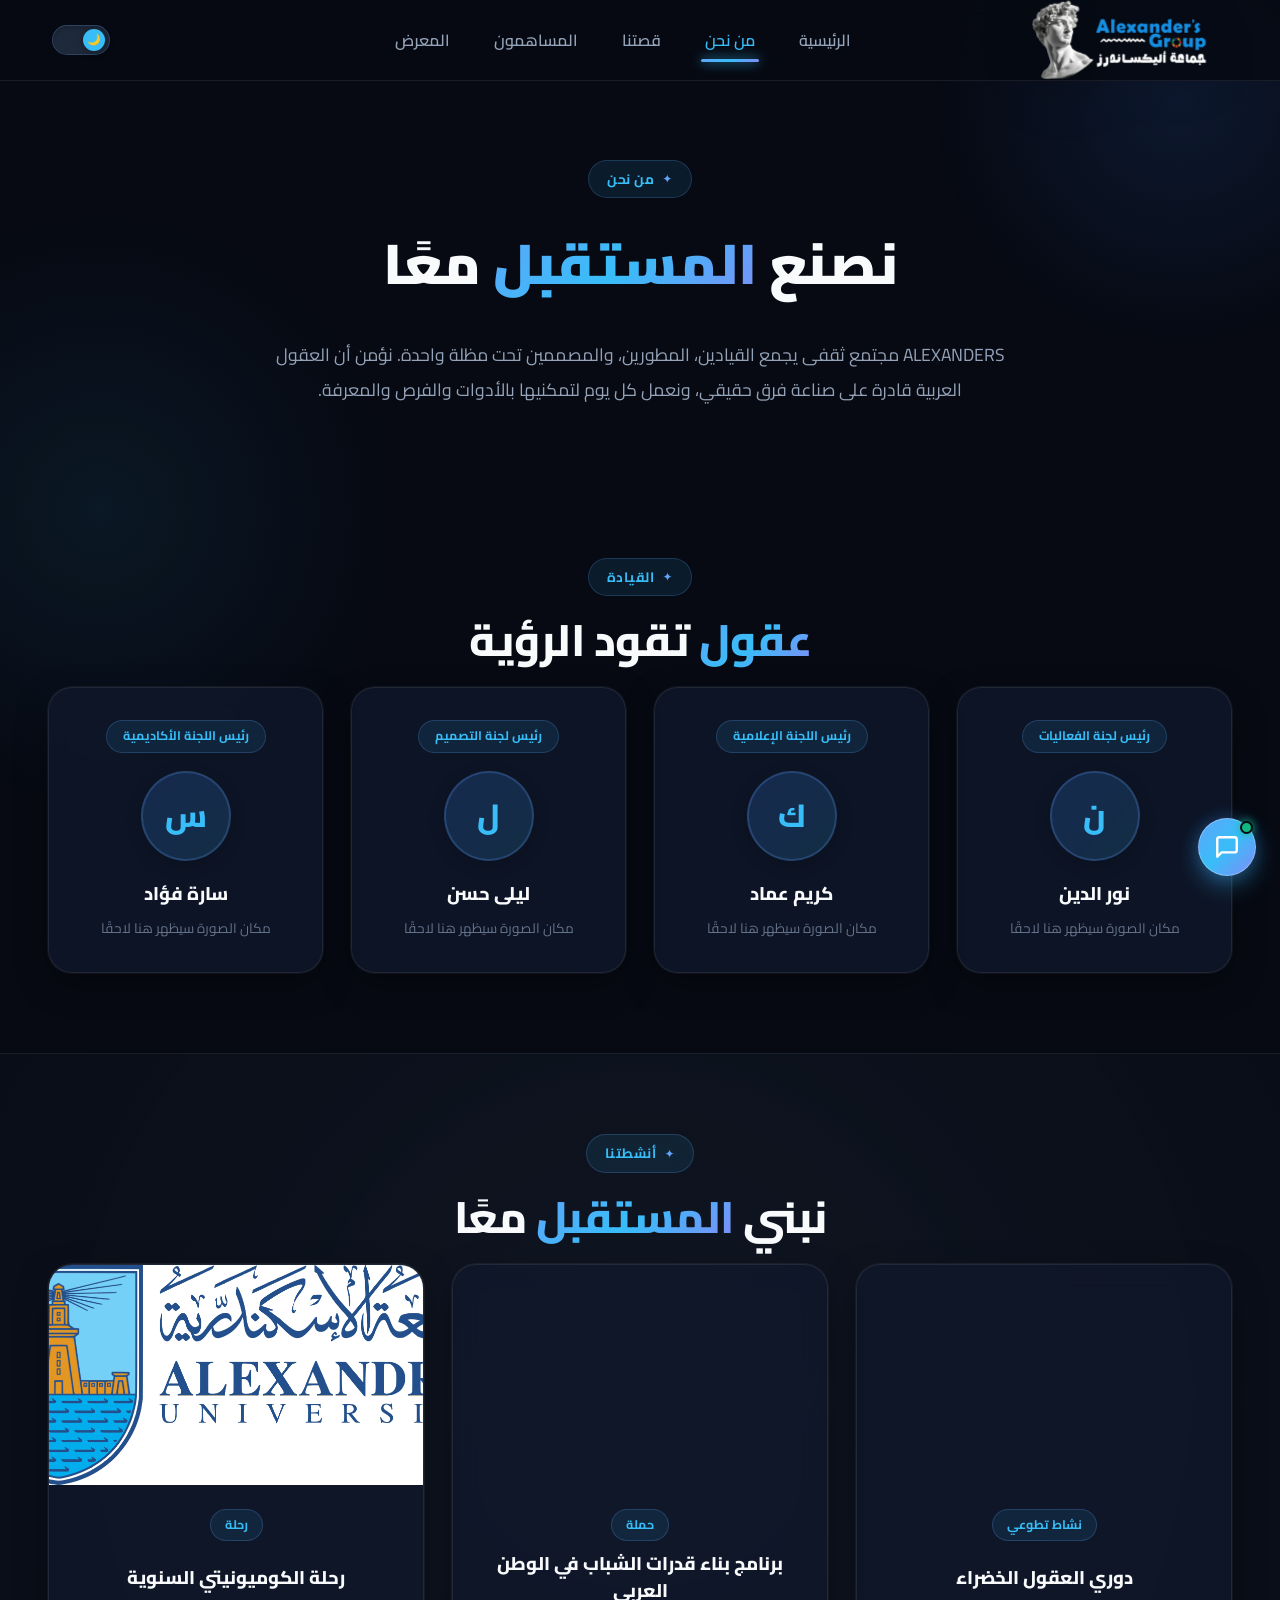
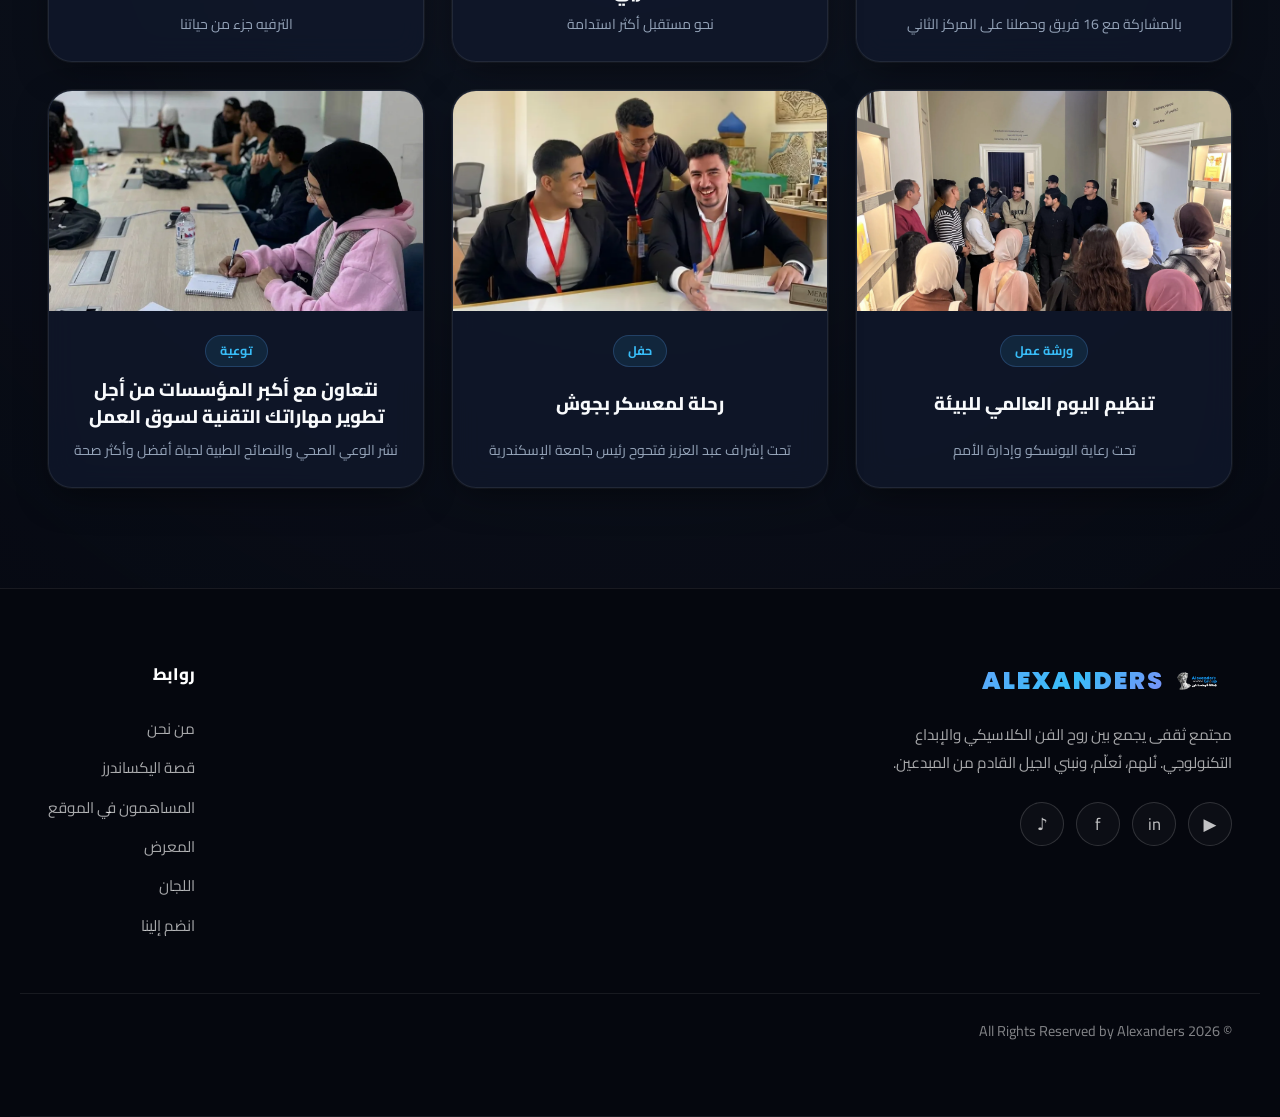
==== about.html @ 261fe3e7 "new file:   .vscode/settings.json 	modified:   about.html 	deleted:    assets/MAIN-BnTpVCgF.jpg 	del" ====
<!DOCTYPE html>
<html lang="ar" dir="rtl" data-theme="dark">
<head>
  <meta charset="UTF-8">
  <meta name="viewport" content="width=device-width, initial-scale=1.0">
  <title>Alexanders | من نحن</title>
  <link rel="icon" href="favicon.webp" type="image/webp">
  <link rel="preconnect" href="https://fonts.googleapis.com">
  <link rel="preconnect" href="https://fonts.gstatic.com" crossorigin>
  <link href="https://fonts.googleapis.com/css2?family=Cairo:wght@400;500;600;700;800;900&family=Poppins:wght@600;700;800;900&display=swap" rel="stylesheet">
  <link rel="stylesheet" href="css/style.css">
  <link rel="stylesheet" href="css/about.css">
  <link rel="stylesheet" href="chat-widget.css">
</head>
<body>

  <!-- Navbar -->
  <nav class="navbar">
    <div class="container">
      <a href="index.html" class="navbar-logo">
        <picture>
          <source media="(max-width: 768px)" srcset="assets/mobile/logo-DX3b3OH2.webp">
          <img src="assets/pc/logo-DX3b3OH2.webp" alt="Alexanders Logo">
        </picture>
      </a>
      <div class="navbar-links">
        <a href="index.html">الرئيسية</a>
        <a href="about.html" class="active">من نحن</a>
        <a href="story.html">قصتنا</a>
        <a href="honor.html">المساهمون</a>
        <a href="gallery.html">المعرض</a>
      </div>
      <div class="navbar-actions">
        <button class="theme-toggle" onclick="toggleTheme()" aria-label="Toggle theme">
          <div class="toggle-track">
            <div class="toggle-dot">
              <span class="icon-moon">🌙</span>
              <span class="icon-sun">☀️</span>
            </div>
          </div>
        </button>
        <button class="hamburger" aria-label="Menu">
          <span></span>
          <span></span>
          <span></span>
        </button>
      </div>
    </div>
  </nav>

  <!-- Page Hero -->
  <section class="page-hero">
    <div class="container">
      <div class="fade-in">
        <span class="section-label">من نحن</span>
        <h1>نصنع <span class="highlight">المستقبل</span> معًا</h1>
        <p>ALEXANDERS مجتمع ثقفى يجمع القيادين، المطورين، والمصممين تحت مظلة واحدة. نؤمن أن العقول العربية قادرة على صناعة فرق حقيقي، ونعمل كل يوم لتمكنيها بالأدوات والفرص والمعرفة.</p>
      </div>
    </div>
  </section>

  <!-- Leadership Section -->
  <section class="leadership-section">
    <div class="container">
      <div class="text-center fade-in">
        <span class="section-label">القيادة</span>
        <h2 class="section-title"><span class="highlight">عقول</span> تقود الرؤية</h2>
      </div>
      <div class="leaders-grid stagger-children">
        <div class="leader-card">
          <span class="leader-role">رئيس لجنة الفعاليات</span>
          <div class="leader-avatar">ن</div>
          <div class="leader-name">نور الدين</div>
          <div class="leader-desc">مكان الصورة سيظهر هنا لاحقًا</div>
        </div>
        <div class="leader-card">
          <span class="leader-role">رئيس اللجنة الإعلامية</span>
          <div class="leader-avatar">ك</div>
          <div class="leader-name">كريم عماد</div>
          <div class="leader-desc">مكان الصورة سيظهر هنا لاحقًا</div>
        </div>
        <div class="leader-card">
          <span class="leader-role">رئيس لجنة التصميم</span>
          <div class="leader-avatar">ل</div>
          <div class="leader-name">ليلى حسن</div>
          <div class="leader-desc">مكان الصورة سيظهر هنا لاحقًا</div>
        </div>
        <div class="leader-card">
          <span class="leader-role">رئيس اللجنة الأكاديمية</span>
          <div class="leader-avatar">س</div>
          <div class="leader-name">سارة فؤاد</div>
          <div class="leader-desc">مكان الصورة سيظهر هنا لاحقًا</div>
        </div>
      </div>
    </div>
  </section>

  <!-- Activities Section -->
  <section class="activities-section">
    <div class="container">
      <div class="text-center fade-in">
        <span class="section-label">أنشطتنا</span>
        <h2 class="section-title">نبني <span class="highlight">المستقبل</span> معًا</h2>
      </div>
      <div class="activities-grid stagger-children">
        <div class="activity-card">
          <div class="card-image">
            <picture>
              <source media="(max-width: 768px)" srcset="assets/mobile/post-5-eg9CNVmP.webp">
              <img src="assets/pc/post-5-eg9CNVmP.webp" alt="Green Mind" loading="lazy" decoding="async">
            </picture>
          </div>
          <div class="card-body">
            <span class="card-tag">نشاط تطوعي</span>
            <h3>دوري العقول الخضراء</h3>
            <p>بالمشاركة مع 16 فريق وحصلنا على المركز الثاني</p>
          </div>
        </div>
        <div class="activity-card">
          <div class="card-image">
            <picture>
              <source media="(max-width: 768px)" srcset="assets/mobile/STR2-sMj_t6iV.webp">
              <img src="assets/pc/STR2-sMj_t6iV.webp" alt="Youth Program" loading="lazy" decoding="async">
            </picture>
          </div>
          <div class="card-body">
            <span class="card-tag">حملة</span>
            <h3>برنامج بناء قدرات الشباب في الوطن العربي</h3>
            <p>نحو مستقبل أكثر استدامة</p>
          </div>
        </div>
        <div class="activity-card">
          <div class="card-image">
            <picture>
              <source media="(max-width: 768px)" srcset="assets/mobile/pop1-DugVZbxT.webp">
              <img src="assets/pc/pop1-DugVZbxT.webp" alt="Community Trip" loading="lazy" decoding="async">
            </picture>
          </div>
          <div class="card-body">
            <span class="card-tag">رحلة</span>
            <h3>رحلة الكوميونيتي السنوية</h3>
            <p>الترفيه جزء من حياتنا</p>
          </div>
        </div>
        <div class="activity-card">
          <div class="card-image">
            <picture>
              <source media="(max-width: 768px)" srcset="assets/mobile/STR5-BVWfzAWT.webp">
              <img src="assets/pc/STR5-BVWfzAWT.webp" alt="Environment Day" loading="lazy" decoding="async">
            </picture>
          </div>
          <div class="card-body">
            <span class="card-tag">ورشة عمل</span>
            <h3>تنظيم اليوم العالمي للبيئة</h3>
            <p>تحت رعاية اليونسكو وإدارة الأمم</p>
          </div>
        </div>
        <div class="activity-card">
          <div class="card-image">
            <picture>
              <source media="(max-width: 768px)" srcset="assets/mobile/STR3-BGMWuhCy.webp">
              <img src="assets/pc/STR3-BGMWuhCy.webp" alt="Camp Trip" loading="lazy" decoding="async">
            </picture>
          </div>
          <div class="card-body">
            <span class="card-tag">حفل</span>
            <h3>رحلة لمعسكر بجوش</h3>
            <p>تحت إشراف عبد العزيز فتحوح رئيس جامعة الإسكندرية</p>
          </div>
        </div>
        <div class="activity-card">
          <div class="card-image">
            <picture>
              <source media="(max-width: 768px)" srcset="assets/mobile/post-6-Bfh2J0_8.webp">
              <img src="assets/pc/post-6-Bfh2J0_8.webp" alt="Awareness" loading="lazy" decoding="async">
            </picture>
          </div>
          <div class="card-body">
            <span class="card-tag">توعية</span>
            <h3>نتعاون مع أكبر المؤسسات من أجل تطوير مهاراتك التقنية لسوق العمل</h3>
            <p>نشر الوعي الصحي والنصائح الطبية لحياة أفضل وأكثر صحة</p>
          </div>
        </div>
      </div>
    </div>
  </section>

  <!-- Footer -->
  <footer class="footer">
    <div class="container">
      <div class="footer-brand">
        <div class="brand-header">
          <picture>
            <source media="(max-width: 768px)" srcset="assets/mobile/logo-DX3b3OH2.webp">
            <img src="assets/pc/logo-DX3b3OH2.webp" alt="Alexanders" loading="lazy" decoding="async">
          </picture>
          <span>ALEXANDERS</span>
        </div>
        <p>مجتمع ثقفى يجمع بين روح الفن الكلاسيكي والإبداع التكنولوجي. نُلهم، نُعلّم، ونبني الجيل القادم من المبدعين.</p>
        <div class="footer-socials">
          <a href="https://www.youtube.com/@alexandersgroup" aria-label="YouTube">▶</a>
          <a href="https://www.linkedin.com/company/alexanders-group/posts/" aria-label="LinkedIn">in</a>
          <a href="https://www.facebook.com/profile.php?id=61573564592001" aria-label="Facebook">f</a>
          <a href="https://www.tiktok.com/@alexanders.groupp" aria-label="TikTok">♪</a>
        </div>
      </div>
      <div class="footer-links-group">
        <h4>روابط</h4>
        <a href="about.html">من نحن</a>
        <a href="story.html">قصة اليكساندرز</a>
        <a href="honor.html">المساهمون في الموقع</a>
        <a href="gallery.html">المعرض</a>
        <a href="index.html#committees">اللجان</a>
        <a href="join.html">انضم إلينا</a>
      </div>
      <!--<div class="footer-links-group">
        <h4>قانوني</h4>
        <a href="privacy.html">سياسة الخصوصية</a>
        <a href="terms.html">الشروط والأحكام</a>
      </div>-->
    </div>
    <div class="container">
      <div class="footer-bottom">
        <span class="copyright">© All Rights Reserved by Alexanders 2026</span>
      </div>
    </div>
  </footer>

  <script src="js/main.js"></script>
  <script src="https://js.puter.com/v2/"></script>
  <script type="module" src="chat-widget.js"></script>
</body>
</html>
---- css/style.css ----
/* ==========================================================================
   ALEXANDERS COMMUNITY - DESIGN SYSTEM (V2 MODERN REFRESH)
   ========================================================================== */

/* ===== CSS Variables & Theming ===== */
:root {
  /* Dark Theme (Default) - Deep Cyber Midnight */
  --bg-primary: #070a13;
  --bg-secondary: #0c1222;
  --bg-card: rgba(16, 24, 44, 0.75);
  --bg-card-hover: rgba(24, 35, 64, 0.85);
  --bg-glass: rgba(15, 23, 42, 0.65);
  --bg-glass-border: rgba(96, 165, 250, 0.18);

  --text-primary: #f8fafc;
  --text-secondary: #94a3b8;
  --text-muted: #64748b;

  --accent-blue: #3b82f6;
  --accent-blue-light: #60a5fa;
  --accent-cyan: #38bdf8;
  --accent-indigo: #818cf8;
  --accent-gradient: linear-gradient(135deg, #60a5fa 0%, #38bdf8 50%, #818cf8 100%);
  --accent-gradient-subtle: linear-gradient(135deg, rgba(59, 130, 246, 0.15), rgba(56, 189, 248, 0.15));

  --border-color: rgba(255, 255, 255, 0.08);
  --border-color-light: rgba(96, 165, 250, 0.22);
  --border-glow: rgba(56, 189, 248, 0.4);

  --shadow-sm: 0 2px 8px rgba(0, 0, 0, 0.25);
  --shadow-card: 0 12px 36px -8px rgba(0, 0, 0, 0.5), 0 0 0 1px rgba(255, 255, 255, 0.06);
  --shadow-card-hover: 0 20px 48px -10px rgba(56, 189, 248, 0.2), 0 0 0 1px rgba(96, 165, 250, 0.35);
  --shadow-glow: 0 0 40px rgba(56, 189, 248, 0.25);

  --nav-bg: rgba(7, 10, 19, 0.82);
  --cta-bg: linear-gradient(135deg, #1d4ed8 0%, #0284c7 50%, #0d9488 100%);
  --cta-text: #ffffff;
  --footer-bg: #05070e;
  --toggle-bg: #1e293b;
  --toggle-dot: #38bdf8;
  --section-alt-bg: radial-gradient(circle at 50% 30%, rgba(30, 41, 59, 0.4) 0%, rgba(7, 10, 19, 0.95) 100%);

  --committee-card-bg: rgba(15, 23, 42, 0.7);
  --committee-card-border: rgba(96, 165, 250, 0.18);
  --offer-card-bg: rgba(16, 24, 44, 0.65);
  --offer-icon-bg: linear-gradient(135deg, rgba(59, 130, 246, 0.2), rgba(56, 189, 248, 0.25));
  --timeline-line: linear-gradient(180deg, #3b82f6 0%, #38bdf8 50%, #818cf8 100%);
  --timeline-dot: #38bdf8;
  --gallery-placeholder-bg: rgba(16, 24, 44, 0.6);

  --radius-sm: 10px;
  --radius-md: 16px;
  --radius-lg: 24px;
  --radius-xl: 32px;
  --radius-pill: 9999px;
}

/* Light Theme - Clean Modern Ceramic */
[data-theme="light"] {
  --bg-primary: #f8fafc;
  --bg-secondary: #f1f5f9;
  --bg-card: rgba(255, 255, 255, 0.95);
  --bg-card-hover: #ffffff;
  --bg-glass: rgba(255, 255, 255, 0.85);
  --bg-glass-border: rgba(37, 99, 235, 0.15);

  --text-primary: #0f172a;
  --text-secondary: #475569;
  --text-muted: #94a3b8;

  --accent-blue: #2563eb;
  --accent-blue-light: #1d4ed8;
  --accent-cyan: #0284c7;
  --accent-indigo: #4f46e5;
  --accent-gradient: linear-gradient(135deg, #1d4ed8 0%, #0284c7 60%, #0f766e 100%);
  --accent-gradient-subtle: linear-gradient(135deg, rgba(37, 99, 235, 0.08), rgba(2, 132, 199, 0.08));

  --border-color: rgba(15, 23, 42, 0.08);
  --border-color-light: rgba(37, 99, 235, 0.18);
  --border-glow: rgba(37, 99, 235, 0.25);

  --shadow-sm: 0 2px 6px rgba(15, 23, 42, 0.04);
  --shadow-card: 0 10px 30px -6px rgba(15, 23, 42, 0.07), 0 0 0 1px rgba(15, 23, 42, 0.04);
  --shadow-card-hover: 0 20px 40px -8px rgba(37, 99, 235, 0.15), 0 0 0 1px rgba(37, 99, 235, 0.25);
  --shadow-glow: 0 0 35px rgba(37, 99, 235, 0.12);

  --nav-bg: rgba(248, 250, 252, 0.88);
  --cta-bg: linear-gradient(135deg, #2563eb 0%, #0284c7 60%, #0d9488 100%);
  --cta-text: #ffffff;
  --footer-bg: #0f172a;
  --toggle-bg: #e2e8f0;
  --toggle-dot: #f59e0b;
  --section-alt-bg: #f1f5f9;

  --committee-card-bg: #ffffff;
  --committee-card-border: rgba(37, 99, 235, 0.12);
  --offer-card-bg: #ffffff;
  --offer-icon-bg: linear-gradient(135deg, rgba(37, 99, 235, 0.12), rgba(2, 132, 199, 0.15));
  --timeline-line: linear-gradient(180deg, #2563eb 0%, #0284c7 50%, #4f46e5 100%);
  --timeline-dot: #2563eb;
  --gallery-placeholder-bg: #ffffff;
}

/* ===== Global Reset & Standards ===== */
*,
*::before,
*::after {
  margin: 0;
  padding: 0;
  box-sizing: border-box;
}

html {
  scroll-behavior: smooth;
  font-size: 16px;
  -webkit-text-size-adjust: 100%;
  overflow-x: clip;
}

body {
  font-family: 'Cairo', system-ui, -apple-system, BlinkMacSystemFont, 'Segoe UI', Roboto, sans-serif;
  background-color: var(--bg-primary);
  color: var(--text-primary);
  direction: rtl;
  line-height: 1.8;
  transition: background-color 0.4s cubic-bezier(0.4, 0, 0.2, 1), color 0.4s ease;
  position: relative;
}

/* Ambient Background Light Blobs */
body::before {
  content: '';
  position: fixed;
  top: -150px;
  right: -150px;
  width: 500px;
  height: 500px;
  border-radius: 50%;
  background: radial-gradient(circle, rgba(59, 130, 246, 0.12) 0%, transparent 70%);
  pointer-events: none;
  z-index: 0;
}

body::after {
  content: '';
  position: fixed;
  bottom: 10%;
  left: -200px;
  width: 600px;
  height: 600px;
  border-radius: 50%;
  background: radial-gradient(circle, rgba(56, 189, 248, 0.08) 0%, transparent 70%);
  pointer-events: none;
  z-index: 0;
}

a {
  text-decoration: none;
  color: inherit;
  transition: all 0.25s ease;
}

ul {
  list-style: none;
}

img {
  max-width: 100%;
  height: auto;
  display: block;
}

.container {
  width: 100%;
  max-width: 1240px;
  margin: 0 auto;
  padding: 0 28px;
  position: relative;
  z-index: 1;
}

/* ===== Section Framework ===== */
section {
  padding: 100px 0;
  position: relative;
}

.section-label {
  display: inline-flex;
  align-items: center;
  gap: 8px;
  padding: 6px 18px;
  border-radius: var(--radius-pill);
  background: rgba(56, 189, 248, 0.1);
  border: 1px solid var(--border-color-light);
  color: var(--accent-cyan);
  font-size: 0.85rem;
  font-weight: 700;
  letter-spacing: 0.5px;
  margin-bottom: 16px;
  backdrop-filter: blur(8px);
}

.section-label::before {
  content: '✦';
  font-size: 0.75rem;
  color: var(--accent-blue-light);
}

.section-title {
  font-size: clamp(2rem, 3.5vw, 2.75rem);
  font-weight: 800;
  letter-spacing: -0.5px;
  margin-bottom: 18px;
  line-height: 1.3;
}

.section-title .highlight {
  background: var(--accent-gradient);
  -webkit-background-clip: text;
  -webkit-text-fill-color: transparent;
  background-clip: text;
  display: inline-block;
}

.section-subtitle {
  color: var(--text-secondary);
  font-size: 1.05rem;
  max-width: 620px;
  margin: 0 auto 52px;
  line-height: 1.9;
}

.text-center {
  text-align: center;
}

/* ===== Navbar (Elevated Floating Glass) ===== */
.navbar {
  position: fixed;
  top: 0;
  left: 0;
  right: 0;
  z-index: 1000;
  background: var(--nav-bg);
  backdrop-filter: blur(20px);
  -webkit-backdrop-filter: blur(20px);
  border-bottom: 1px solid var(--border-color);
  transition: all 0.3s cubic-bezier(0.4, 0, 0.2, 1);
}

.navbar .container {
  display: flex;
  align-items: center;
  justify-content: space-between;
  height: 80px;
}

.navbar-logo {
  display: flex;
  align-items: center;
  gap: 12px;
  transition: transform 0.25s ease;
}

.navbar-logo:hover {
  transform: translateY(-2px);
}

.navbar-logo img {
  height: 88px;
  width: auto;
  transform: scale(2.2);
  transform-origin: center right;
  filter: drop-shadow(0 4px 12px rgba(0, 0, 0, 0.35));
}

.navbar-links {
  display: flex;
  align-items: center;
  gap: 36px;
}

.navbar-links a {
  font-size: 1rem;
  font-weight: 600;
  color: var(--text-secondary);
  position: relative;
  padding: 8px 4px;
  transition: color 0.25s ease;
}

.navbar-links a:hover {
  color: var(--text-primary);
}

.navbar-links a.active {
  color: var(--accent-cyan);
}

.navbar-links a.active::after {
  content: '';
  position: absolute;
  bottom: 0;
  right: 0;
  left: 0;
  height: 3px;
  background: var(--accent-gradient);
  border-radius: var(--radius-pill);
  box-shadow: 0 0 12px var(--accent-cyan);
}

/* Theme Toggle Button */
.theme-toggle {
  display: flex;
  align-items: center;
  cursor: pointer;
  background: none;
  border: none;
  padding: 4px;
}

.theme-toggle .toggle-track {
  width: 58px;
  height: 30px;
  background: var(--toggle-bg);
  border-radius: var(--radius-pill);
  position: relative;
  transition: all 0.3s cubic-bezier(0.4, 0, 0.2, 1);
  border: 1.5px solid var(--border-color-light);
  box-shadow: inset 0 2px 4px rgba(0, 0, 0, 0.2);
}

.theme-toggle .toggle-dot {
  width: 22px;
  height: 22px;
  border-radius: 50%;
  background: var(--toggle-dot);
  position: absolute;
  top: 2.5px;
  right: 4px;
  transition: transform 0.35s cubic-bezier(0.4, 0, 0.2, 1), background 0.3s ease;
  display: flex;
  align-items: center;
  justify-content: center;
  font-size: 11px;
  box-shadow: 0 2px 8px rgba(0, 0, 0, 0.3);
}

[data-theme="light"] .theme-toggle .toggle-dot {
  transform: translateX(-28px);
}

.theme-toggle .icon-moon,
.theme-toggle .icon-sun {
  font-size: 11px;
  line-height: 1;
}

.theme-toggle .icon-sun {
  display: none;
}

[data-theme="light"] .theme-toggle .icon-moon {
  display: none;
}

[data-theme="light"] .theme-toggle .icon-sun {
  display: block;
}

/* Mobile Hamburger Menu */
.hamburger {
  display: none;
  flex-direction: column;
  justify-content: center;
  gap: 6px;
  background: none;
  border: none;
  cursor: pointer;
  padding: 8px;
  border-radius: 8px;
}

.hamburger span {
  display: block;
  width: 26px;
  height: 2.5px;
  background: var(--text-primary);
  border-radius: 3px;
  transition: all 0.3s ease;
}

.hamburger.active span:nth-child(1) {
  transform: rotate(45deg) translate(6px, 6px);
}

.hamburger.active span:nth-child(2) {
  opacity: 0;
  transform: translateX(-8px);
}

.hamburger.active span:nth-child(3) {
  transform: rotate(-45deg) translate(6px, -6px);
}

/* ===== Buttons & Interactions ===== */
.btn {
  display: inline-flex;
  align-items: center;
  justify-content: center;
  gap: 10px;
  padding: 13px 32px;
  border-radius: var(--radius-pill);
  font-size: 1rem;
  font-weight: 700;
  cursor: pointer;
  border: none;
  transition: all 0.3s cubic-bezier(0.4, 0, 0.2, 1);
  font-family: inherit;
  position: relative;
  overflow: hidden;
}

.btn-primary {
  background: var(--accent-gradient);
  color: #ffffff;
  box-shadow: 0 6px 20px -4px rgba(56, 189, 248, 0.45);
}

.btn-primary:hover {
  transform: translateY(-3px);
  box-shadow: 0 12px 28px -4px rgba(56, 189, 248, 0.6);
  filter: brightness(1.08);
}

.btn-outline {
  background: rgba(255, 255, 255, 0.03);
  color: var(--text-primary);
  border: 1.5px solid var(--border-color-light);
  backdrop-filter: blur(8px);
}

.btn-outline:hover {
  background: rgba(56, 189, 248, 0.1);
  border-color: var(--accent-cyan);
  color: var(--accent-cyan);
  transform: translateY(-3px);
  box-shadow: 0 6px 20px -4px rgba(56, 189, 248, 0.2);
}

.btn-cta {
  background: #ffffff;
  color: #0f172a;
  padding: 16px 42px;
  border-radius: var(--radius-pill);
  font-size: 1.05rem;
  box-shadow: 0 8px 24px rgba(0, 0, 0, 0.2);
}

.btn-cta:hover {
  transform: translateY(-3px) scale(1.02);
  box-shadow: 0 14px 32px rgba(0, 0, 0, 0.3);
  background: #f8fafc;
}

/* ===== Hero Section ===== */
.hero {
  padding-top: 150px;
  padding-bottom: 100px;
  min-height: 92vh;
  display: flex;
  align-items: center;
  position: relative;
}

.hero .container {
  display: flex;
  align-items: center;
  justify-content: space-between;
  gap: 60px;
}

.hero-content {
  flex: 1.2;
  max-width: 600px;
}

.hero-badge {
  display: inline-flex;
  align-items: center;
  gap: 10px;
  background: rgba(56, 189, 248, 0.1);
  border: 1px solid var(--border-color-light);
  padding: 8px 20px;
  border-radius: var(--radius-pill);
  font-size: 0.88rem;
  font-weight: 600;
  color: var(--accent-cyan);
  margin-bottom: 28px;
  box-shadow: 0 4px 16px rgba(0, 0, 0, 0.1);
}

.hero-badge .dot {
  width: 8px;
  height: 8px;
  border-radius: 50%;
  background: var(--accent-cyan);
  box-shadow: 0 0 10px var(--accent-cyan);
  animation: pulse-dot 2s infinite ease-in-out;
}

@keyframes pulse-dot {
  0%, 100% { opacity: 1; transform: scale(1); }
  50% { opacity: 0.4; transform: scale(0.8); }
}

.hero-title {
  font-size: clamp(2.5rem, 4.5vw, 3.6rem);
  font-weight: 900;
  line-height: 1.2;
  margin-bottom: 12px;
}

.hero-title .brand {
  display: block;
  font-size: clamp(3rem, 5.5vw, 4.4rem);
  font-weight: 900;
  letter-spacing: 2px;
  background: var(--accent-gradient);
  -webkit-background-clip: text;
  -webkit-text-fill-color: transparent;
  background-clip: text;
  font-family: 'Poppins', 'Cairo', sans-serif;
  margin-top: 4px;
  text-shadow: 0 0 40px rgba(56, 189, 248, 0.25);
}

.hero-partners {
  display: flex;
  align-items: center;
  gap: 16px;
  margin: 24px 0;
  padding: 8px 14px;
  background: rgba(255, 255, 255, 0.02);
  border-radius: var(--radius-md);
  border: 1px solid var(--border-color);
  width: fit-content;
}

.hero-partners .partner-logos {
  display: flex;
  align-items: center;
  gap: 16px;
}

.hero-partners .partner-logos img {
  height: 40px;
  width: auto;
  object-fit: contain;
  background: #ffffff;
  border-radius: 6px;
  padding: 3px 8px;
  opacity: 0.95;
  transition: opacity 0.3s ease;
}

.hero-partners .partner-logos img:hover {
  opacity: 1;
  transform: none;
}

.hero-desc {
  color: var(--text-secondary);
  font-size: 1.1rem;
  line-height: 1.9;
  margin-bottom: 36px;
}

.hero-actions {
  display: flex;
  gap: 18px;
  flex-wrap: wrap;
}

.hero-image {
  flex: 0 0 auto;
  position: relative;
  display: flex;
  justify-content: center;
  align-items: center;
}

/* Floating animation for statue */
@keyframes float {
  0%, 100% { transform: translateY(0px) rotate(0deg); }
  50% { transform: translateY(-12px) rotate(0.8deg); }
}

.hero-image img {
  width: 380px;
  max-width: 100%;
  height: auto;
  filter: drop-shadow(0 25px 50px rgba(56, 189, 248, 0.25));
  animation: float 6s ease-in-out infinite;
  transition: transform 0.4s ease;
}

.hero-founder-badge {
  position: absolute;
  bottom: 24px;
  right: -10px;
  background: var(--bg-card);
  backdrop-filter: blur(16px);
  border: 1px solid var(--border-color-light);
  border-radius: var(--radius-pill);
  padding: 10px 22px;
  display: flex;
  align-items: center;
  gap: 10px;
  box-shadow: var(--shadow-card);
  transition: all 0.3s ease;
}

.hero-founder-badge:hover {
  transform: translateY(-3px);
  box-shadow: var(--shadow-card-hover);
  border-color: var(--accent-cyan);
}

.hero-founder-badge .status-dot {
  width: 10px;
  height: 10px;
  border-radius: 50%;
  background: #10b981;
  box-shadow: 0 0 10px #10b981;
}

.hero-founder-badge span {
  font-size: 0.88rem;
  font-weight: 700;
  color: var(--text-primary);
}

/* ===== About Preview Section (Homepage) ===== */
.about-preview {
  background: var(--section-alt-bg);
  border-top: 1px solid var(--border-color);
  border-bottom: 1px solid var(--border-color);
}

.about-preview .container {
  display: flex;
  align-items: center;
  gap: 60px;
}

.about-preview-content {
  flex: 1.1;
}

.about-preview-content .est-badge {
  display: inline-block;
  color: var(--accent-cyan);
  font-size: 0.88rem;
  font-weight: 700;
  margin-bottom: 12px;
  letter-spacing: 0.5px;
}

.about-preview-content h2 {
  font-size: clamp(2.2rem, 3.8vw, 3rem);
  font-weight: 800;
  line-height: 1.25;
  margin-bottom: 20px;
}

.about-preview-content p {
  color: var(--text-secondary);
  font-size: 1.05rem;
  line-height: 1.95;
  margin-bottom: 36px;
}

/* Elevated Modern Stats Grid */
.stats-row {
  display: grid;
  grid-template-columns: repeat(4, 1fr);
  gap: 16px;
  margin-bottom: 38px;
}

.stat-item {
  background: var(--bg-card);
  border: 1px solid var(--border-color);
  border-radius: var(--radius-md);
  padding: 18px 14px;
  text-align: center;
  backdrop-filter: blur(12px);
  transition: all 0.3s cubic-bezier(0.4, 0, 0.2, 1);
}

.stat-item:hover {
  transform: translateY(-4px);
  border-color: var(--border-color-light);
  box-shadow: var(--shadow-card-hover);
}

.stat-item .stat-number {
  font-size: 2.2rem;
  font-weight: 900;
  color: var(--accent-cyan);
  line-height: 1.1;
  font-family: 'Poppins', 'Cairo', sans-serif;
}

.stat-item .stat-label {
  font-size: 0.82rem;
  font-weight: 600;
  color: var(--text-muted);
  margin-top: 6px;
}

.about-preview-actions {
  display: flex;
  gap: 18px;
  flex-wrap: wrap;
}

.about-preview-image {
  flex: 0 0 46%;
  border-radius: var(--radius-xl);
  overflow: hidden;
  box-shadow: var(--shadow-card);
  border: 1px solid var(--border-color-light);
  position: relative;
  transition: all 0.4s ease;
}

.about-preview-image:hover {
  transform: translateY(-4px);
  box-shadow: var(--shadow-card-hover);
  border-color: var(--accent-cyan);
}

.about-preview-image img {
  width: 100%;
  height: 100%;
  max-height: 440px;
  object-fit: cover;
  transition: transform 0.6s ease;
}

.about-preview-image:hover img {
  transform: none;
}

.about-preview-image .credit {
  display: block;
  font-size: 0.78rem;
  color: var(--text-muted);
  text-align: center;
  margin-top: 10px;
  font-weight: 500;
}

/* ===== Events Section ===== */
.events-section {
  padding: 100px 0;
}

.events-grid {
  display: grid;
  grid-template-columns: repeat(3, 1fr);
  grid-auto-rows: 220px;
  gap: 20px;
  margin-bottom: 24px;
}

.event-card {
  border-radius: var(--radius-lg);
  overflow: hidden;
  position: relative;
  background: var(--bg-card);
  border: 1px solid var(--border-color);
  box-shadow: var(--shadow-card);
}

.event-card:hover {
  transform: none;
  box-shadow: var(--shadow-card);
  border-color: var(--border-color);
}

.event-card img {
  width: 100%;
  height: 100%;
  object-fit: cover;
}

.event-card:hover img {
  transform: none;
}

.event-card.large {
  grid-row: span 2;
}

.event-card .event-overlay {
  position: absolute;
  inset: auto 0 0 0;
  padding: 24px 20px;
  background: linear-gradient(180deg, transparent 0%, rgba(7, 10, 19, 0.92) 100%);
  color: #ffffff;
  display: flex;
  flex-direction: column;
  justify-content: flex-end;
  transition: background 0.3s ease;
}

.event-card:hover .event-overlay {
  background: linear-gradient(180deg, transparent 0%, rgba(7, 10, 19, 0.96) 100%);
}

.event-card .event-overlay h4 {
  font-size: 1.1rem;
  font-weight: 800;
  margin-bottom: 6px;
  line-height: 1.4;
}

.event-card .event-overlay p {
  font-size: 0.88rem;
  color: #cbd5e1;
}

/* Secondary Events Row */
.events-row {
  display: grid;
  grid-template-columns: repeat(2, 1fr);
  gap: 20px;
}

.events-row .event-card {
  height: 250px;
}

/* ===== Committees Section ===== */
.committees-section {
  background: var(--section-alt-bg);
  border-top: 1px solid var(--border-color);
  border-bottom: 1px solid var(--border-color);
  scroll-margin-top: 80px;
}

.committees-slider {
  display: flex;
  gap: 24px;
  overflow-x: auto;
  scroll-snap-type: x mandatory;
  padding: 24px 8px;
  -ms-overflow-style: none;
  scrollbar-width: none;
}

.committees-slider::-webkit-scrollbar {
  display: none;
}

.committee-card {
  flex: 0 0 350px;
  background: var(--committee-card-bg);
  backdrop-filter: blur(14px);
  border: 1px solid var(--committee-card-border);
  border-radius: var(--radius-lg);
  padding: 34px 28px;
  scroll-snap-align: start;
  transition: all 0.35s cubic-bezier(0.4, 0, 0.2, 1);
  box-shadow: var(--shadow-card);
  position: relative;
  overflow: hidden;
}

.committee-card::before {
  content: '';
  position: absolute;
  top: 0;
  right: 0;
  left: 0;
  height: 3px;
  background: var(--accent-gradient);
  opacity: 0;
  transition: opacity 0.3s ease;
}

.committee-card:hover {
  transform: translateY(-6px);
  border-color: var(--accent-cyan);
  box-shadow: var(--shadow-card-hover);
}

.committee-card:hover::before {
  opacity: 1;
}

.committee-card .card-header {
  display: flex;
  align-items: center;
  justify-content: space-between;
  margin-bottom: 22px;
}

.committee-card .card-number {
  font-size: 2.2rem;
  font-weight: 900;
  color: var(--text-muted);
  font-family: 'Poppins', sans-serif;
  opacity: 0.5;
}

.committee-card .card-icon {
  width: 52px;
  height: 52px;
  border-radius: var(--radius-md);
  background: var(--offer-icon-bg);
  border: 1px solid var(--border-color-light);
  display: flex;
  align-items: center;
  justify-content: center;
  color: var(--accent-cyan);
  font-size: 1.4rem;
  box-shadow: 0 4px 12px rgba(0, 0, 0, 0.15);
  transition: transform 0.3s ease;
}

.committee-card:hover .card-icon {
  transform: rotate(-6deg) scale(1.08);
}

.committee-card h3 {
  font-size: 1.3rem;
  font-weight: 800;
  margin-bottom: 12px;
  color: var(--text-primary);
}

.committee-card p {
  font-size: 0.95rem;
  color: var(--text-secondary);
  line-height: 1.85;
}

.committees-nav {
  display: flex;
  justify-content: center;
  gap: 16px;
  margin-top: 36px;
}

.committees-nav button {
  width: 48px;
  height: 48px;
  border-radius: 50%;
  border: 1.5px solid var(--border-color-light);
  background: var(--bg-card);
  backdrop-filter: blur(8px);
  color: var(--text-primary);
  cursor: pointer;
  display: flex;
  align-items: center;
  justify-content: center;
  transition: all 0.25s ease;
  font-size: 1.3rem;
  box-shadow: var(--shadow-sm);
}

.committees-nav button:hover {
  background: var(--accent-gradient);
  border-color: transparent;
  color: #ffffff;
  transform: translateY(-2px);
  box-shadow: 0 6px 18px -2px rgba(56, 189, 248, 0.4);
}

/* ===== What We Offer Section ===== */
.offer-section {
  padding: 100px 0;
}

.offer-grid {
  display: grid;
  grid-template-columns: repeat(3, 1fr);
  gap: 28px;
}

.offer-card {
  background: var(--offer-card-bg);
  backdrop-filter: blur(14px);
  border: 1px solid var(--border-color);
  border-radius: var(--radius-lg);
  padding: 40px 30px;
  text-align: center;
  transition: all 0.35s cubic-bezier(0.4, 0, 0.2, 1);
  box-shadow: var(--shadow-card);
  position: relative;
}

.offer-card:hover {
  transform: translateY(-6px);
  border-color: var(--border-color-light);
  box-shadow: var(--shadow-card-hover);
}

.offer-card .offer-icon {
  width: 68px;
  height: 68px;
  border-radius: var(--radius-lg);
  background: var(--offer-icon-bg);
  border: 1px solid var(--border-color-light);
  display: flex;
  align-items: center;
  justify-content: center;
  margin: 0 auto 22px;
  font-size: 1.8rem;
  color: var(--accent-cyan);
  box-shadow: var(--shadow-sm);
  transition: transform 0.3s ease;
}

.offer-card:hover .offer-icon {
  transform: scale(1.1) rotate(5deg);
}

.offer-card h3 {
  font-size: 1.25rem;
  font-weight: 800;
  margin-bottom: 12px;
}

.offer-card p {
  font-size: 0.95rem;
  color: var(--text-secondary);
  line-height: 1.85;
}

/* ===== CTA Section ===== */
.cta-section {
  padding: 90px 0;
}

.cta-box {
  background: var(--cta-bg);
  border-radius: var(--radius-xl);
  padding: 72px 48px;
  text-align: center;
  position: relative;
  overflow: hidden;
  box-shadow: 0 20px 50px -10px rgba(2, 132, 199, 0.4);
}

.cta-box::before {
  content: '';
  position: absolute;
  top: -60%;
  right: -20%;
  width: 480px;
  height: 480px;
  border-radius: 50%;
  background: radial-gradient(circle, rgba(255, 255, 255, 0.15) 0%, transparent 70%);
  pointer-events: none;
}

.cta-box h2 {
  font-size: clamp(2.2rem, 4vw, 3rem);
  font-weight: 900;
  color: #ffffff;
  margin-bottom: 16px;
  text-shadow: 0 2px 10px rgba(0, 0, 0, 0.15);
}

.cta-box p {
  color: rgba(255, 255, 255, 0.92);
  font-size: 1.1rem;
  margin-bottom: 36px;
  max-width: 580px;
  margin-left: auto;
  margin-right: auto;
  line-height: 1.9;
}

.cta-box .btn-cta {
  background: #ffffff;
  border: none;
  color: #0369a1;
  font-weight: 800;
}

.cta-box .btn-cta:hover {
  background: #f8fafc;
  color: #0284c7;
  transform: translateY(-3px) scale(1.03);
}

/* ===== Footer ===== */
.footer {
  background: var(--footer-bg);
  padding: 70px 0 0;
  color: #ffffff;
  border-top: 1px solid var(--border-color);
}

.footer .container {
  display: flex;
  justify-content: space-between;
  gap: 50px;
  padding-bottom: 48px;
  border-bottom: 1px solid rgba(255, 255, 255, 0.08);
}

.footer-brand {
  max-width: 380px;
}

.footer-brand .brand-header {
  display: flex;
  align-items: center;
  gap: 12px;
  margin-bottom: 18px;
}

.footer-brand .brand-header img {
  height: 44px;
}

.footer-brand .brand-header span {
  font-size: 1.5rem;
  font-weight: 900;
  letter-spacing: 2px;
  font-family: 'Poppins', sans-serif;
  background: var(--accent-gradient);
  -webkit-background-clip: text;
  -webkit-text-fill-color: transparent;
  background-clip: text;
}

.footer-brand p {
  color: rgba(255, 255, 255, 0.65);
  font-size: 0.95rem;
  line-height: 1.9;
  margin-bottom: 24px;
}

.footer-socials {
  display: flex;
  gap: 12px;
}

.footer-socials a {
  width: 44px;
  height: 44px;
  border-radius: 50%;
  border: 1px solid rgba(255, 255, 255, 0.15);
  background: rgba(255, 255, 255, 0.03);
  display: flex;
  align-items: center;
  justify-content: center;
  color: rgba(255, 255, 255, 0.75);
  transition: all 0.3s ease;
  font-size: 1.05rem;
}

.footer-socials a:hover {
  background: var(--accent-gradient);
  border-color: transparent;
  color: #ffffff;
  transform: translateY(-3px);
  box-shadow: 0 6px 16px rgba(56, 189, 248, 0.35);
}

.footer-links-group h4 {
  font-size: 1.05rem;
  font-weight: 800;
  margin-bottom: 20px;
  color: #ffffff;
}

.footer-links-group a {
  display: block;
  color: rgba(255, 255, 255, 0.65);
  font-size: 0.95rem;
  padding: 6px 0;
  transition: all 0.25s ease;
}

.footer-links-group a:hover {
  color: var(--accent-cyan);
  transform: translateX(-4px);
}

.footer-bottom {
  display: flex;
  align-items: center;
  justify-content: space-between;
  padding: 24px 0;
}

.footer-bottom .copyright {
  font-size: 0.9rem;
  color: rgba(255, 255, 255, 0.5);
}

.footer-bottom .designer-badge {
  display: inline-flex;
  align-items: center;
  gap: 10px;
  background: rgba(56, 189, 248, 0.08);
  border: 1px solid var(--border-color-light);
  border-radius: var(--radius-pill);
  padding: 8px 22px;
  font-size: 0.88rem;
  color: var(--accent-cyan);
  transition: all 0.3s ease;
}

.footer-bottom .designer-badge:hover {
  background: rgba(56, 189, 248, 0.18);
  border-color: var(--accent-cyan);
  transform: translateY(-2px);
  box-shadow: 0 4px 16px rgba(56, 189, 248, 0.25);
}

.footer-bottom .designer-badge .arrow {
  font-size: 1rem;
  transition: transform 0.25s ease;
}

.footer-bottom .designer-badge:hover .arrow {
  transform: translate(-2px, -2px);
}

.footer-bottom .designer-badge .name {
  color: #ffffff;
  font-weight: 700;
}

/* ===== About Page Specifics ===== */
.page-hero {
  padding-top: 160px;
  padding-bottom: 70px;
  text-align: center;
  position: relative;
}

.page-hero .section-label {
  margin-bottom: 16px;
}

.page-hero h1 {
  font-size: clamp(2.6rem, 4.5vw, 3.5rem);
  font-weight: 900;
  margin-bottom: 22px;
}

.page-hero h1 .highlight {
  background: var(--accent-gradient);
  -webkit-background-clip: text;
  -webkit-text-fill-color: transparent;
  background-clip: text;
}

.page-hero p {
  color: var(--text-secondary);
  font-size: 1.1rem;
  max-width: 760px;
  margin: 0 auto;
  line-height: 2;
}

/* Leadership Section */
.leadership-section {
  padding: 80px 0;
}

.leaders-grid {
  display: grid;
  grid-template-columns: repeat(4, 1fr);
  gap: 28px;
}

.leader-card {
  text-align: center;
  background: var(--bg-card);
  backdrop-filter: blur(12px);
  border: 1px solid var(--border-color);
  border-radius: var(--radius-lg);
  padding: 32px 20px;
  box-shadow: var(--shadow-card);
  transition: all 0.35s cubic-bezier(0.4, 0, 0.2, 1);
}

.leader-card:hover {
  transform: translateY(-6px);
  border-color: var(--accent-cyan);
  box-shadow: var(--shadow-card-hover);
}

.leader-card .leader-role {
  display: inline-block;
  background: rgba(56, 189, 248, 0.1);
  border: 1px solid var(--border-color-light);
  border-radius: var(--radius-pill);
  padding: 4px 16px;
  font-size: 0.78rem;
  font-weight: 700;
  color: var(--accent-cyan);
  margin-bottom: 18px;
}

.leader-card .leader-avatar {
  width: 90px;
  height: 90px;
  border-radius: 50%;
  background: linear-gradient(135deg, rgba(59, 130, 246, 0.2), rgba(56, 189, 248, 0.15));
  border: 2px solid var(--border-color-light);
  display: flex;
  align-items: center;
  justify-content: center;
  margin: 0 auto 16px;
  font-size: 2rem;
  font-weight: 800;
  color: var(--accent-cyan);
  box-shadow: 0 4px 16px rgba(0, 0, 0, 0.2);
  transition: all 0.3s ease;
}

.leader-card:hover .leader-avatar {
  transform: scale(1.08);
  border-color: var(--accent-cyan);
  box-shadow: 0 0 20px rgba(56, 189, 248, 0.4);
}

.leader-card .leader-name {
  font-size: 1.15rem;
  font-weight: 800;
  margin-bottom: 6px;
  color: var(--text-primary);
}

.leader-card .leader-desc {
  font-size: 0.85rem;
  color: var(--text-muted);
}

/* Activities Grid (About Page) */
.activities-section {
  padding: 80px 0 100px;
  background: var(--section-alt-bg);
  border-top: 1px solid var(--border-color);
}

.activities-grid {
  display: grid;
  grid-template-columns: repeat(3, 1fr);
  gap: 28px;
}

.activity-card {
  border-radius: var(--radius-lg);
  overflow: hidden;
  background: var(--bg-card);
  backdrop-filter: blur(14px);
  border: 1px solid var(--border-color);
  box-shadow: var(--shadow-card);
  transition: all 0.35s cubic-bezier(0.4, 0, 0.2, 1);
  display: flex;
  flex-direction: column;
}

.activity-card:hover {
  transform: translateY(-6px);
  border-color: var(--accent-cyan);
  box-shadow: var(--shadow-card-hover);
}

.activity-card .card-image {
  height: 220px;
  overflow: hidden;
  position: relative;
}

.activity-card .card-image img {
  width: 100%;
  height: 100%;
  object-fit: cover;
  transition: transform 0.6s cubic-bezier(0.4, 0, 0.2, 1);
}

.activity-card:hover .card-image img {
  transform: none;
}

.activity-card .card-body {
  padding: 24px 20px;
  text-align: center;
  flex: 1;
  display: flex;
  flex-direction: column;
  justify-content: space-between;
}

.activity-card .card-tag {
  display: inline-block;
  background: rgba(56, 189, 248, 0.1);
  color: var(--accent-cyan);
  border: 1px solid var(--border-color-light);
  border-radius: var(--radius-pill);
  padding: 4px 14px;
  font-size: 0.78rem;
  font-weight: 700;
  margin: 0 auto 10px;
}

.activity-card .card-body h3 {
  font-size: 1.15rem;
  font-weight: 800;
  margin-bottom: 8px;
  line-height: 1.45;
}

.activity-card .card-body p {
  font-size: 0.88rem;
  color: var(--text-secondary);
  line-height: 1.7;
}

/* ===== Story Page (Interactive Timeline) ===== */
.timeline-section {
  padding: 50px 0 100px;
}

.timeline {
  position: relative;
  max-width: 980px;
  margin: 0 auto;
}

.timeline::before {
  content: '';
  position: absolute;
  top: 0;
  bottom: 0;
  right: 50%;
  width: 3px;
  background: var(--timeline-line);
  transform: translateX(50%);
  border-radius: var(--radius-pill);
  box-shadow: 0 0 16px rgba(56, 189, 248, 0.4);
}

.timeline-item {
  display: flex;
  align-items: center;
  justify-content: space-between;
  margin-bottom: 70px;
  position: relative;
}

.timeline-item:nth-child(odd) {
  flex-direction: row-reverse;
}

.timeline-item .timeline-dot {
  position: absolute;
  right: 50%;
  transform: translateX(50%);
  width: 20px;
  height: 20px;
  border-radius: 50%;
  background: var(--timeline-dot);
  border: 4px solid var(--bg-primary);
  z-index: 2;
  box-shadow: 0 0 18px var(--accent-cyan);
  transition: transform 0.3s ease;
}

.timeline-item:hover .timeline-dot {
  transform: translateX(50%) scale(1.3);
}

.timeline-item .timeline-image {
  width: calc(50% - 32px);
  border-radius: var(--radius-lg);
  overflow: hidden;
  box-shadow: var(--shadow-card);
  border: 1px solid var(--border-color);
  position: relative;
  transition: all 0.4s ease;
}

.timeline-item:hover .timeline-image {
  transform: translateY(-4px);
  border-color: var(--accent-cyan);
  box-shadow: var(--shadow-card-hover);
}

.timeline-item .timeline-image img {
  width: 100%;
  height: 260px;
  object-fit: cover;
  transition: transform 0.6s ease;
}

.timeline-item:hover .timeline-image img {
  transform: none;
}

.timeline-item .timeline-image .image-label {
  position: absolute;
  bottom: 14px;
  right: 14px;
  background: rgba(7, 10, 19, 0.78);
  backdrop-filter: blur(12px);
  color: #ffffff;
  padding: 6px 18px;
  border-radius: var(--radius-pill);
  font-size: 0.9rem;
  font-weight: 800;
  border: 1px solid rgba(255, 255, 255, 0.15);
}

.timeline-item:nth-child(odd) .timeline-image .image-label {
  right: auto;
  left: 14px;
}

.timeline-item .timeline-text {
  width: calc(50% - 32px);
  padding: 0;
}

.timeline-item .timeline-text .text-bubble {
  background: var(--bg-card);
  backdrop-filter: blur(14px);
  border: 1px solid var(--border-color);
  border-radius: var(--radius-lg);
  padding: 26px 28px;
  font-size: 1rem;
  color: var(--text-secondary);
  line-height: 1.9;
  box-shadow: var(--shadow-card);
  transition: all 0.35s ease;
  position: relative;
}

.timeline-item:hover .timeline-text .text-bubble {
  border-color: var(--border-color-light);
  transform: translateY(-3px);
  color: var(--text-primary);
  box-shadow: var(--shadow-card-hover);
}

/* ===== Gallery Page ===== */
.gallery-section {
  padding: 50px 0 110px;
}

.gallery-placeholder {
  max-width: 760px;
  margin: 0 auto;
  background: var(--gallery-placeholder-bg);
  backdrop-filter: blur(18px);
  border: 1.5px dashed var(--border-color-light);
  border-radius: var(--radius-xl);
  padding: 90px 48px;
  text-align: center;
  box-shadow: var(--shadow-card);
  transition: all 0.4s ease;
  position: relative;
  overflow: hidden;
}

.gallery-placeholder::before {
  content: '✨';
  display: block;
  font-size: 2.5rem;
  margin-bottom: 16px;
  animation: pulse-dot 3s infinite ease-in-out;
}

.gallery-placeholder:hover {
  border-color: var(--accent-cyan);
  box-shadow: var(--shadow-glow);
  transform: translateY(-4px);
}

.gallery-placeholder h3 {
  font-size: 1.5rem;
  font-weight: 800;
  color: var(--text-primary);
  margin-bottom: 12px;
}

.gallery-placeholder p {
  color: var(--accent-cyan);
  font-size: 1.1rem;
  font-weight: 700;
}

/* ===== Scroll & Entrance Animations ===== */
.fade-in {
  opacity: 0;
  transform: translateY(30px);
  transition: opacity 0.7s cubic-bezier(0.4, 0, 0.2, 1), transform 0.7s cubic-bezier(0.4, 0, 0.2, 1);
}

.fade-in.visible {
  opacity: 1;
  transform: translateY(0);
}

.fade-in-right {
  opacity: 0;
  transform: translateY(20px);
  transition: opacity 0.7s cubic-bezier(0.4, 0, 0.2, 1), transform 0.7s cubic-bezier(0.4, 0, 0.2, 1);
}

.fade-in-right.visible {
  opacity: 1;
  transform: translateY(0);
}

.fade-in-left {
  opacity: 0;
  transform: translateY(20px);
  transition: opacity 0.7s cubic-bezier(0.4, 0, 0.2, 1), transform 0.7s cubic-bezier(0.4, 0, 0.2, 1);
}

.fade-in-left.visible {
  opacity: 1;
  transform: translateY(0);
}

/* Stagger Children Entrance */
.stagger-children > * {
  opacity: 0;
  transform: translateY(24px);
  transition: opacity 0.6s cubic-bezier(0.4, 0, 0.2, 1), transform 0.6s cubic-bezier(0.4, 0, 0.2, 1);
}

.stagger-children.visible > *:nth-child(1) { transition-delay: 0.08s; }
.stagger-children.visible > *:nth-child(2) { transition-delay: 0.16s; }
.stagger-children.visible > *:nth-child(3) { transition-delay: 0.24s; }
.stagger-children.visible > *:nth-child(4) { transition-delay: 0.32s; }
.stagger-children.visible > *:nth-child(5) { transition-delay: 0.40s; }
.stagger-children.visible > *:nth-child(6) { transition-delay: 0.48s; }

.stagger-children.visible > * {
  opacity: 1;
  transform: translateY(0);
}

/* ===== Responsive Breakpoints ===== */
@media (max-width: 1024px) {
  .hero .container {
    flex-direction: column-reverse;
    text-align: center;
    gap: 40px;
  }

  .hero-content {
    max-width: 100%;
  }

  .hero-partners {
    margin-left: auto;
    margin-right: auto;
  }

  .hero-actions {
    justify-content: center;
  }

  .hero-image img {
    width: 300px;
  }

  .about-preview .container {
    flex-direction: column;
    text-align: center;
  }

  .about-preview-image {
    width: 100%;
    max-height: 380px;
  }

  .about-preview-content h2 {
    font-size: clamp(1.8rem, 5vw, 3rem);
  }

  .about-preview-actions {
    justify-content: center;
  }

  .events-grid {
    grid-template-columns: repeat(2, 1fr);
    grid-auto-rows: 200px;
  }

  .event-card.large {
    grid-row: span 1;
  }

  .leaders-grid {
    grid-template-columns: repeat(2, 1fr);
  }

  .activities-grid {
    grid-template-columns: repeat(2, 1fr);
  }

  .footer .container {
    flex-direction: column;
    text-align: center;
    gap: 40px;
  }

  .footer-brand {
    max-width: 100%;
  }

  .footer-brand .brand-header,
  .footer-socials {
    justify-content: center;
  }
}

@media (max-width: 768px) {
  .navbar-links {
    display: none;
    position: absolute;
    top: 80px;
    left: 0;
    right: 0;
    background: var(--nav-bg);
    backdrop-filter: blur(24px);
    flex-direction: column;
    padding: 28px;
    gap: 20px;
    border-bottom: 1px solid var(--border-color);
  }

  .navbar-links.open {
    display: flex;
  }

  .hamburger {
    display: flex;
  }

  section {
    padding: 60px 0;
  }

  .hero {
    padding-top: 120px;
    padding-bottom: 60px;
  }

  .hero-image img {
    width: 240px;
  }

  .stats-row {
    grid-template-columns: repeat(2, 1fr);
  }

  .events-grid {
    grid-template-columns: 1fr;
    grid-auto-rows: 220px;
  }

  .events-row {
    grid-template-columns: 1fr;
  }

  .offer-grid {
    grid-template-columns: 1fr;
  }

  .committee-card {
    flex: 0 0 290px;
  }

  .leaders-grid {
    grid-template-columns: 1fr 1fr;
    gap: 20px;
  }

  .activities-grid {
    grid-template-columns: 1fr;
  }

  .cta-box {
    padding: 50px 24px;
  }

  .timeline::before {
    right: 24px;
    transform: none;
  }

  .timeline-item {
    flex-direction: column !important;
    align-items: flex-start;
    padding-right: 50px;
    margin-bottom: 48px;
  }

  .timeline-item .timeline-dot {
    right: 15px;
    transform: none;
    top: 10px;
  }

  .timeline-item:hover .timeline-dot {
    transform: scale(1.2);
  }

  .timeline-item .timeline-image,
  .timeline-item .timeline-text {
    width: 100%;
    padding: 0;
  }

  .timeline-item .timeline-image {
    margin-bottom: 16px;
  }

  .footer-bottom {
    flex-direction: column;
    gap: 16px;
    text-align: center;
  }
}

@media (max-width: 480px) {
  .container {
    padding: 0 16px;
  }

  .hero-founder-badge {
    position: static;
    margin-top: 16px;
    display: inline-flex;
  }

  .leaders-grid {
    grid-template-columns: 1fr;
  }

  /* Prevent hero badge text from overflowing */
  .hero-badge {
    max-width: 100%;
    flex-wrap: wrap;
    justify-content: center;
    text-align: center;
  }

  /* Constrain hero image on very small screens */
  .hero-image img {
    width: 200px;
  }

  /* Ensure hero title doesn't overflow */
  .hero-title {
    font-size: clamp(1.8rem, 8vw, 2.5rem);
    word-break: break-word;
  }

  .hero-title .brand {
    font-size: clamp(2rem, 10vw, 3rem);
    letter-spacing: 0;
  }

  /* Ensure buttons don't overflow on small screens */
  .hero-actions {
    flex-direction: column;
    align-items: center;
    width: 100%;
  }

  .hero-actions .btn {
    width: 100%;
    max-width: 280px;
    padding: 12px 24px;
    font-size: 0.95rem;
  }

  /* Stats grid: 2 columns is fine, but reduce stat-number size */
  .stat-item .stat-number {
    font-size: 1.6rem;
  }

  .stat-item {
    padding: 14px 10px;
  }

  /* About-preview actions */
  .about-preview-actions {
    flex-direction: column;
    align-items: center;
  }

  .about-preview-actions .btn {
    width: 100%;
    max-width: 280px;
  }

  /* Constrain hero-partners */
  .hero-partners {
    max-width: 100%;
    flex-wrap: wrap;
    justify-content: center;
    padding: 10px 14px;
  }

  /* CTA box */
  .cta-box {
    padding: 40px 16px;
  }

  .cta-box h2 {
    font-size: clamp(1.6rem, 6vw, 2.2rem);
  }

  .btn-cta {
    padding: 14px 28px;
    font-size: 0.95rem;
  }

  /* Committee cards fit viewport */
  .committee-card {
    flex: 0 0 260px;
    padding: 24px 18px;
  }

  /* Footer spacing */
  .footer .container {
    gap: 30px;
  }

  /* Timeline adjustments */
  .timeline-item {
    padding-right: 40px;
  }

  .timeline-item .timeline-text .text-bubble {
    padding: 18px 16px;
    font-size: 0.92rem;
  }

  /* Page hero text */
  .page-hero h1 {
    font-size: clamp(1.8rem, 7vw, 2.6rem);
  }

  .page-hero p {
    font-size: 0.95rem;
  }

  /* Gallery placeholder */
  .gallery-placeholder {
    padding: 50px 20px;
  }

  /* Scale header logo gracefully on small mobile */
  .navbar-logo img {
    height: 70px;
    transform: scale(1.8);
    transform-origin: center right;
  }
}

/* ==========================================================================
   ALEXANDERS COMMUNITY - HONOR BOARD STYLES (honor.html)
   ========================================================================== */

.honor-section {
  padding: 50px 0 110px;
}

.honor-grid {
  display: grid;
  grid-template-columns: repeat(3, 1fr);
  gap: 28px;
}

.honor-card {
  background: var(--bg-card);
  backdrop-filter: blur(14px);
  border: 1px solid var(--border-color);
  border-radius: var(--radius-lg);
  box-shadow: var(--shadow-card);
  overflow: hidden;
  text-align: center;
  transition: transform 0.3s ease, border-color 0.3s ease, box-shadow 0.3s ease;
}

.honor-card:hover {
  transform: translateY(-6px);
  border-color: var(--accent-cyan);
  box-shadow: var(--shadow-card-hover);
}

/* Responsive picture element support */
picture {
  display: contents;
}

.honor-photo picture {
  display: block;
  width: 100%;
  height: 100%;
}

.honor-photo {
  aspect-ratio: 1 / 1;
  display: flex;
  align-items: center;
  justify-content: center;
  background: linear-gradient(135deg, rgba(59, 130, 246, 0.2), rgba(56, 189, 248, 0.15));
  overflow: hidden;
}

.honor-photo img {
  width: 100%;
  height: 100%;
  object-fit: cover;
}

.honor-photo img.photo-pos-top {
  object-position: center top;
}

.honor-body {
  padding: 22px 18px 26px;
}

.honor-title {
  display: inline-block;
  padding: 4px 14px;
  margin-bottom: 12px;
  border-radius: var(--radius-pill);
  border: 1px solid var(--border-color-light);
  background: rgba(56, 189, 248, 0.1);
  color: var(--accent-cyan);
  font-size: 0.8rem;
  font-weight: 700;
}

.honor-name {
  font-size: 1.15rem;
  font-weight: 800;
  line-height: 1.4;
  margin-bottom: 6px;
  color: var(--text-primary);
}

.honor-committee {
  font-size: 0.9rem;
  color: var(--text-secondary);
}

@media (max-width: 1024px) {
  .honor-grid { grid-template-columns: repeat(2, 1fr); gap: 22px; }
}

@media (max-width: 768px) {
  .honor-grid { grid-template-columns: repeat(2, 1fr); gap: 16px; }
  .honor-section { padding: 30px 0 70px; }
}

@media (max-width: 520px) {
  .honor-grid { grid-template-columns: 1fr; }
}
---- css/about.css ----
/* ==========================================================================
   ALEXANDERS COMMUNITY - ABOUT PAGE STYLES (about.html)
   ========================================================================== */

/* ===== Leadership Section ===== */
.leadership-section {
  padding: 80px 0;
}

.leaders-grid {
  display: grid;
  grid-template-columns: repeat(4, 1fr);
  gap: 28px;
}

.leader-card {
  text-align: center;
  background: var(--bg-card);
  backdrop-filter: blur(12px);
  border: 1px solid var(--border-color);
  border-radius: var(--radius-lg);
  padding: 32px 20px;
  box-shadow: var(--shadow-card);
  transition: all 0.35s cubic-bezier(0.4, 0, 0.2, 1);
}

.leader-card:hover {
  transform: translateY(-6px);
  border-color: var(--accent-cyan);
  box-shadow: var(--shadow-card-hover);
}

.leader-card .leader-role {
  display: inline-block;
  background: rgba(56, 189, 248, 0.1);
  border: 1px solid var(--border-color-light);
  border-radius: var(--radius-pill);
  padding: 4px 16px;
  font-size: 0.78rem;
  font-weight: 700;
  color: var(--accent-cyan);
  margin-bottom: 18px;
}

.leader-card .leader-avatar {
  width: 90px;
  height: 90px;
  border-radius: 50%;
  background: linear-gradient(135deg, rgba(59, 130, 246, 0.2), rgba(56, 189, 248, 0.15));
  border: 2px solid var(--border-color-light);
  display: flex;
  align-items: center;
  justify-content: center;
  margin: 0 auto 16px;
  font-size: 2rem;
  font-weight: 800;
  color: var(--accent-cyan);
  box-shadow: 0 4px 16px rgba(0, 0, 0, 0.2);
  transition: all 0.3s ease;
}

.leader-card:hover .leader-avatar {
  transform: scale(1.08);
  border-color: var(--accent-cyan);
  box-shadow: 0 0 20px rgba(56, 189, 248, 0.4);
}

.leader-card .leader-name {
  font-size: 1.15rem;
  font-weight: 800;
  margin-bottom: 6px;
  color: var(--text-primary);
}

.leader-card .leader-desc {
  font-size: 0.85rem;
  color: var(--text-muted);
}

/* ===== About Page Responsive Breakpoints ===== */
@media (max-width: 1024px) {
  .leaders-grid {
    grid-template-columns: repeat(2, 1fr);
  }
}

@media (max-width: 768px) {
  .leaders-grid {
    grid-template-columns: 1fr 1fr;
    gap: 20px;
  }
}

@media (max-width: 480px) {
  .leaders-grid {
    grid-template-columns: 1fr;
  }
}
---- chat-widget.css ----
/* ==========================================================================
   ALEXANDERS GROUP - ZERO-BACKEND PUTER.JS AI CHAT WIDGET
   Strictly scoped under .alex-chat-* to remain 100% non-invasive.
   ========================================================================== */

.alex-chat-root {
  font-family: 'Cairo', 'Poppins', system-ui, -apple-system, BlinkMacSystemFont, sans-serif;
  color: var(--text-primary, #f8fafc);
  line-height: 1.6;
  box-sizing: border-box;
}

.alex-chat-root *,
.alex-chat-root *::before,
.alex-chat-root *::after {
  box-sizing: border-box;
}

/* ===== Mounting Modes: Floating vs Inline ===== */
.alex-chat-root.alex-chat-floating {
  position: fixed;
  bottom: 24px;
  right: 24px;
  z-index: 9999;
  direction: ltr;
  display: flex;
  flex-direction: column;
  align-items: flex-end;
  pointer-events: none;
}

.alex-chat-root.alex-chat-inline {
  position: relative;
  width: 100%;
  max-width: 100%;
  direction: ltr;
  pointer-events: auto;
}

/* ===== Floating Launcher Button ===== */
.alex-chat-launcher {
  pointer-events: auto;
  width: 58px;
  height: 58px;
  border-radius: 50%;
  background: var(--accent-gradient, linear-gradient(135deg, #60a5fa 0%, #38bdf8 50%, #818cf8 100%));
  border: 1.5px solid rgba(255, 255, 255, 0.28);
  color: #ffffff;
  display: flex;
  align-items: center;
  justify-content: center;
  cursor: pointer;
  position: relative;
  outline: none;
  box-shadow: 0 10px 28px -4px rgba(56, 189, 248, 0.48), 0 0 18px rgba(59, 130, 246, 0.28);
  transition: transform 0.3s cubic-bezier(0.34, 1.56, 0.64, 1), box-shadow 0.3s ease;
}

.alex-chat-launcher:hover {
  transform: translateY(-3px) scale(1.05);
  box-shadow: 0 14px 34px -4px rgba(56, 189, 248, 0.62), 0 0 24px rgba(56, 189, 248, 0.42);
}

.alex-chat-launcher:active {
  transform: scale(0.95);
}

.alex-chat-launcher:focus-visible {
  box-shadow: 0 0 0 3px rgba(56, 189, 248, 0.5), 0 10px 28px -4px rgba(56, 189, 248, 0.5);
}

.alex-chat-launcher-icon {
  width: 26px;
  height: 26px;
  transition: transform 0.3s ease, opacity 0.2s ease;
}

.alex-chat-root.alex-chat-open .alex-chat-launcher-icon {
  transform: rotate(90deg);
}

.alex-chat-launcher-dot {
  position: absolute;
  top: 2px;
  right: 2px;
  width: 13px;
  height: 13px;
  border-radius: 50%;
  background: #10b981;
  border: 2px solid var(--bg-primary, #070a13);
  box-shadow: 0 0 8px #10b981;
}

.alex-chat-root.alex-chat-inline .alex-chat-launcher {
  display: none;
}

/* ===== Main Chat Panel ===== */
.alex-chat-panel {
  direction: rtl;
  width: 400px;
  max-width: calc(100vw - 32px);
  height: 580px;
  max-height: calc(100vh - 110px);
  background: rgba(12, 18, 34, 0.96);
  backdrop-filter: blur(22px);
  -webkit-backdrop-filter: blur(22px);
  border: 1px solid var(--border-color-light, rgba(96, 165, 250, 0.24));
  border-radius: 22px;
  box-shadow: 0 22px 54px -10px rgba(0, 0, 0, 0.58), 0 0 28px rgba(56, 189, 248, 0.14);
  display: flex;
  flex-direction: column;
  overflow: hidden;
  margin-bottom: 14px;
  opacity: 0;
  visibility: hidden;
  pointer-events: none;
  transform: translateY(16px) scale(0.96);
  transform-origin: bottom right;
  transition: opacity 0.28s ease, transform 0.32s cubic-bezier(0.34, 1.56, 0.64, 1), visibility 0.28s ease;
}

.alex-chat-root.alex-chat-open .alex-chat-panel {
  opacity: 1;
  visibility: visible;
  pointer-events: auto;
  transform: translateY(0) scale(1);
}

.alex-chat-root.alex-chat-inline .alex-chat-panel {
  width: 100%;
  max-width: 100%;
  height: 600px;
  min-height: 480px;
  max-height: 80vh;
  margin: 0;
  opacity: 1;
  visibility: visible;
  pointer-events: auto;
  transform: none;
}

[data-theme="light"] .alex-chat-panel {
  background: rgba(255, 255, 255, 0.98);
  border-color: rgba(37, 99, 235, 0.18);
  box-shadow: 0 20px 50px -10px rgba(15, 23, 42, 0.16), 0 0 0 1px rgba(15, 23, 42, 0.06);
}

/* ===== Header ===== */
.alex-chat-header {
  padding: 14px 16px;
  background: rgba(255, 255, 255, 0.03);
  border-bottom: 1px solid var(--border-color, rgba(255, 255, 255, 0.08));
  display: flex;
  align-items: center;
  justify-content: space-between;
  gap: 10px;
  flex-shrink: 0;
}

[data-theme="light"] .alex-chat-header {
  background: rgba(241, 245, 249, 0.85);
  border-bottom-color: rgba(15, 23, 42, 0.08);
}

.alex-chat-header-info {
  display: flex;
  align-items: center;
  gap: 11px;
  min-width: 0;
}

.alex-chat-avatar {
  width: 38px;
  height: 38px;
  border-radius: 50%;
  background: var(--accent-gradient, linear-gradient(135deg, #60a5fa, #38bdf8, #818cf8));
  display: flex;
  align-items: center;
  justify-content: center;
  color: #ffffff;
  font-size: 1.05rem;
  font-weight: 800;
  box-shadow: 0 3px 10px rgba(56, 189, 248, 0.35);
  flex-shrink: 0;
}

.alex-chat-title-group {
  min-width: 0;
}

.alex-chat-title {
  margin: 0;
  font-size: 0.96rem;
  font-weight: 800;
  line-height: 1.25;
  color: var(--text-primary, #f8fafc);
  white-space: nowrap;
  overflow: hidden;
  text-overflow: ellipsis;
}

.alex-chat-status {
  display: flex;
  align-items: center;
  gap: 6px;
  font-size: 0.74rem;
  font-weight: 600;
  color: var(--accent-cyan, #38bdf8);
  margin-top: 2px;
  white-space: nowrap;
  overflow: hidden;
  text-overflow: ellipsis;
}

.alex-chat-status-dot {
  width: 7px;
  height: 7px;
  border-radius: 50%;
  background: #10b981;
  box-shadow: 0 0 6px #10b981;
  flex-shrink: 0;
}

.alex-chat-header-actions {
  display: flex;
  align-items: center;
  gap: 6px;
  flex-shrink: 0;
}

.alex-chat-action-btn,
.alex-chat-auth-pill {
  background: rgba(255, 255, 255, 0.06);
  border: 1px solid var(--border-color, rgba(255, 255, 255, 0.12));
  color: var(--text-secondary, #94a3b8);
  border-radius: 9px;
  padding: 5px 10px;
  font-family: inherit;
  font-size: 0.75rem;
  font-weight: 700;
  cursor: pointer;
  display: inline-flex;
  align-items: center;
  gap: 5px;
  transition: all 0.2s ease;
  white-space: nowrap;
}

.alex-chat-auth-pill {
  color: var(--accent-cyan, #38bdf8);
  border-color: var(--border-color-light, rgba(96, 165, 250, 0.3));
  background: rgba(56, 189, 248, 0.1);
}

.alex-chat-auth-pill[hidden] {
  display: none;
}

[data-theme="light"] .alex-chat-action-btn {
  background: #ffffff;
  border-color: rgba(15, 23, 42, 0.12);
  color: #475569;
}

[data-theme="light"] .alex-chat-auth-pill {
  background: rgba(37, 99, 235, 0.08);
  border-color: rgba(37, 99, 235, 0.25);
  color: #1d4ed8;
}

.alex-chat-action-btn:hover,
.alex-chat-auth-pill:hover {
  background: rgba(56, 189, 248, 0.16);
  border-color: var(--accent-cyan, #38bdf8);
  color: var(--text-primary, #ffffff);
}

[data-theme="light"] .alex-chat-action-btn:hover,
[data-theme="light"] .alex-chat-auth-pill:hover {
  color: #0284c7;
}

.alex-chat-close-btn {
  background: transparent;
  border: none;
  color: var(--text-muted, #64748b);
  cursor: pointer;
  width: 30px;
  height: 30px;
  border-radius: 50%;
  display: flex;
  align-items: center;
  justify-content: center;
  font-size: 1rem;
  font-family: inherit;
  transition: background-color 0.2s ease, color 0.2s ease;
}

.alex-chat-close-btn:hover {
  background: rgba(255, 255, 255, 0.1);
  color: var(--text-primary, #ffffff);
}

[data-theme="light"] .alex-chat-close-btn:hover {
  background: rgba(15, 23, 42, 0.08);
  color: #0f172a;
}

.alex-chat-root.alex-chat-inline .alex-chat-close-btn {
  display: none;
}

/* ===== Messages Viewport ===== */
.alex-chat-messages {
  flex: 1;
  min-height: 0;
  overflow-y: auto;
  overflow-x: hidden;
  padding: 16px;
  display: flex;
  flex-direction: column;
  gap: 12px;
  direction: rtl;
  scroll-behavior: smooth;
}

.alex-chat-messages::-webkit-scrollbar {
  width: 5px;
}

.alex-chat-messages::-webkit-scrollbar-track {
  background: transparent;
}

.alex-chat-messages::-webkit-scrollbar-thumb {
  background: rgba(148, 163, 184, 0.25);
  border-radius: 10px;
}

/* ===== Message Bubbles & Auto RTL/LTR ===== */
.alex-chat-msg {
  display: flex;
  flex-direction: column;
  max-width: 88%;
  animation: alexChatFadeIn 0.22s ease-out;
}

@keyframes alexChatFadeIn {
  from { opacity: 0; transform: translateY(6px); }
  to { opacity: 1; transform: translateY(0); }
}

.alex-chat-msg--user {
  align-self: flex-start; /* Right side inside RTL flex container */
}

.alex-chat-msg--assistant {
  align-self: flex-end; /* Left side inside RTL flex container */
}

.alex-chat-msg-body {
  padding: 10px 14px;
  font-size: 0.91rem;
  line-height: 1.65;
  border-radius: 16px;
  word-break: break-word;
  overflow-wrap: anywhere;
  text-align: start;
}

.alex-chat-msg--user .alex-chat-msg-body {
  background: var(--accent-gradient, linear-gradient(135deg, #3b82f6, #38bdf8));
  color: #ffffff;
  border-bottom-right-radius: 4px;
  box-shadow: 0 4px 14px rgba(56, 189, 248, 0.22);
}

.alex-chat-msg--assistant .alex-chat-msg-body {
  background: rgba(255, 255, 255, 0.06);
  border: 1px solid var(--border-color, rgba(255, 255, 255, 0.1));
  color: var(--text-primary, #f8fafc);
  border-bottom-left-radius: 4px;
}

[data-theme="light"] .alex-chat-msg--assistant .alex-chat-msg-body {
  background: #f1f5f9;
  border-color: rgba(15, 23, 42, 0.08);
  color: #0f172a;
}

.alex-chat-msg--error .alex-chat-msg-body {
  background: rgba(239, 68, 68, 0.12);
  border-color: rgba(239, 68, 68, 0.35);
  color: #fca5a5;
}

[data-theme="light"] .alex-chat-msg--error .alex-chat-msg-body {
  background: #fef2f2;
  border-color: #fecaca;
  color: #b91c1c;
}

/* Explicit markdown typography inside chat bubbles (overrides global style.css resets) */
.alex-chat-msg-body p {
  margin: 0 0 8px 0;
}

.alex-chat-msg-body p:last-child {
  margin-bottom: 0;
}

.alex-chat-msg-body ul {
  list-style: disc;
  padding-inline-start: 20px;
  margin: 6px 0;
}

.alex-chat-msg-body ol {
  list-style: decimal;
  padding-inline-start: 20px;
  margin: 6px 0;
}

.alex-chat-msg-body li {
  margin: 3px 0;
}

.alex-chat-msg-body strong {
  font-weight: 800;
}

.alex-chat-msg-body code {
  background: rgba(148, 163, 184, 0.18);
  padding: 1px 5px;
  border-radius: 5px;
  font-size: 0.85em;
  font-family: ui-monospace, SFMono-Regular, Menlo, Consolas, monospace;
}

.alex-chat-msg-body a {
  color: var(--accent-cyan, #38bdf8);
  text-decoration: underline;
  text-underline-offset: 3px;
  font-weight: 600;
  word-break: break-word;
}

.alex-chat-msg-body a:hover {
  opacity: 0.85;
}

.alex-chat-msg--user .alex-chat-msg-body a {
  color: #ffffff;
}

/* ===== Typing & Streaming Indicators ===== */
.alex-chat-typing {
  display: inline-flex;
  align-items: center;
  gap: 5px;
  padding: 4px 2px;
}

.alex-chat-dot {
  width: 7px;
  height: 7px;
  border-radius: 50%;
  background: var(--accent-cyan, #38bdf8);
  animation: alexChatBounce 1.3s infinite ease-in-out;
}

.alex-chat-dot:nth-child(2) { animation-delay: 0.18s; }
.alex-chat-dot:nth-child(3) { animation-delay: 0.36s; }

@keyframes alexChatBounce {
  0%, 80%, 100% { transform: translateY(0); opacity: 0.38; }
  40% { transform: translateY(-5px); opacity: 1; }
}

.alex-chat-streaming > :last-child::after {
  content: "";
  display: inline-block;
  width: 2px;
  height: 1em;
  margin-inline-start: 4px;
  vertical-align: -0.15em;
  background: var(--accent-cyan, #38bdf8);
  animation: alexChatBlink 0.9s steps(2, start) infinite;
}

@keyframes alexChatBlink {
  0%, 100% { opacity: 1; }
  50% { opacity: 0; }
}

/* ===== User-Pays Sign-In Card ===== */
.alex-chat-auth-card {
  margin: 0 12px 10px;
  padding: 12px 14px;
  border-radius: 14px;
  background: rgba(56, 189, 248, 0.1);
  border: 1px solid var(--border-color-light, rgba(96, 165, 250, 0.35));
  display: flex;
  flex-direction: column;
  gap: 8px;
  flex-shrink: 0;
  animation: alexChatFadeIn 0.2s ease-out;
}

.alex-chat-auth-card[hidden] {
  display: none;
}

[data-theme="light"] .alex-chat-auth-card {
  background: rgba(37, 99, 235, 0.06);
  border-color: rgba(37, 99, 235, 0.25);
}

.alex-chat-auth-title {
  margin: 0;
  font-size: 0.84rem;
  font-weight: 800;
  color: var(--text-primary, #f8fafc);
}

.alex-chat-auth-desc {
  margin: 0;
  font-size: 0.78rem;
  line-height: 1.5;
  color: var(--text-secondary, #94a3b8);
}

.alex-chat-auth-subdesc {
  margin: 0;
  font-size: 0.74rem;
  line-height: 1.4;
  color: var(--text-muted, #64748b);
  direction: ltr;
  text-align: left;
}

.alex-chat-auth-error {
  margin: 0;
  font-size: 0.76rem;
  color: #f87171;
  font-weight: 600;
}

.alex-chat-auth-error[hidden] {
  display: none;
}

.alex-chat-auth-actions {
  display: flex;
  align-items: center;
  gap: 8px;
  margin-top: 2px;
}

.alex-chat-signin-btn {
  flex: 1;
  border: none;
  border-radius: 10px;
  padding: 8px 12px;
  background: var(--accent-gradient, linear-gradient(135deg, #3b82f6, #38bdf8));
  color: #ffffff;
  font-family: inherit;
  font-size: 0.82rem;
  font-weight: 800;
  cursor: pointer;
  display: inline-flex;
  align-items: center;
  justify-content: center;
  gap: 6px;
  transition: transform 0.15s ease, filter 0.2s ease;
}

.alex-chat-signin-btn:hover:not(:disabled) {
  filter: brightness(1.08);
  transform: translateY(-1px);
}

.alex-chat-signin-btn:disabled {
  opacity: 0.65;
  cursor: not-allowed;
}

.alex-chat-auth-dismiss {
  border: 1px solid var(--border-color, rgba(255, 255, 255, 0.14));
  background: transparent;
  color: var(--text-secondary, #94a3b8);
  border-radius: 10px;
  padding: 8px 10px;
  font-family: inherit;
  font-size: 0.78rem;
  font-weight: 700;
  cursor: pointer;
  transition: border-color 0.2s ease, color 0.2s ease;
}

[data-theme="light"] .alex-chat-auth-dismiss {
  border-color: rgba(15, 23, 42, 0.15);
  color: #475569;
}

.alex-chat-auth-dismiss:hover {
  border-color: var(--accent-cyan, #38bdf8);
  color: var(--text-primary, #f8fafc);
}

/* ===== Collapsible FAQ Quick-Starter Box & Chips ===== */
.alex-chat-faq-box {
  border-top: 1px solid var(--border-color, rgba(255, 255, 255, 0.06));
  background: rgba(255, 255, 255, 0.015);
  flex-shrink: 0;
}

[data-theme="light"] .alex-chat-faq-box {
  border-top-color: rgba(15, 23, 42, 0.06);
  background: rgba(248, 250, 252, 0.85);
}

.alex-chat-faq-toggle {
  width: 100%;
  border: none;
  background: transparent;
  padding: 7px 12px;
  display: flex;
  align-items: center;
  justify-content: space-between;
  gap: 8px;
  font-family: inherit;
  font-size: 0.75rem;
  font-weight: 700;
  color: var(--text-secondary, #94a3b8);
  cursor: pointer;
  outline: none;
  transition: background-color 0.2s ease, color 0.2s ease;
}

.alex-chat-faq-toggle:hover {
  background: rgba(56, 189, 248, 0.08);
  color: var(--text-primary, #f8fafc);
}

[data-theme="light"] .alex-chat-faq-toggle {
  color: #475569;
}

[data-theme="light"] .alex-chat-faq-toggle:hover {
  background: rgba(37, 99, 235, 0.06);
  color: #0f172a;
}

.alex-chat-faq-chevron {
  width: 14px;
  height: 14px;
  flex-shrink: 0;
  transition: transform 0.2s ease;
}

.alex-chat-faq-collapsed .alex-chat-faq-chevron {
  transform: rotate(180deg);
}

.alex-chat-chips {
  padding: 2px 12px 9px;
  display: flex;
  flex-wrap: nowrap;
  align-items: center;
  gap: 7px;
  overflow-x: auto;
  overflow-y: hidden;
  scroll-behavior: smooth;
  -webkit-overflow-scrolling: touch;
  scrollbar-width: thin;
  scrollbar-color: rgba(56, 189, 248, 0.35) transparent;
}

.alex-chat-chips::-webkit-scrollbar {
  height: 4px;
}

.alex-chat-chips::-webkit-scrollbar-track {
  background: transparent;
}

.alex-chat-chips::-webkit-scrollbar-thumb {
  background: rgba(56, 189, 248, 0.32);
  border-radius: 9999px;
}

.alex-chat-chips::-webkit-scrollbar-thumb:hover {
  background: rgba(56, 189, 248, 0.55);
}

.alex-chat-chips[hidden] {
  display: none;
}

.alex-chat-chip {
  background: rgba(56, 189, 248, 0.08);
  border: 1px solid var(--border-color-light, rgba(96, 165, 250, 0.22));
  color: var(--accent-cyan, #38bdf8);
  border-radius: 9999px;
  padding: 5px 12px;
  font-family: inherit;
  font-size: 0.76rem;
  font-weight: 700;
  cursor: pointer;
  line-height: 1.35;
  white-space: nowrap;
  flex-shrink: 0;
  text-align: center;
  transition: background-color 0.2s ease, border-color 0.2s ease, transform 0.15s ease;
}

[data-theme="light"] .alex-chat-chip {
  background: rgba(37, 99, 235, 0.06);
  border-color: rgba(37, 99, 235, 0.2);
  color: #1d4ed8;
}

.alex-chat-chip:hover:not(:disabled) {
  background: rgba(56, 189, 248, 0.18);
  border-color: var(--accent-cyan, #38bdf8);
  transform: translateY(-1px);
}

.alex-chat-chip:disabled {
  opacity: 0.5;
  cursor: not-allowed;
}

/* ===== Input Bar ===== */
.alex-chat-input-bar {
  padding: 10px 12px 12px;
  background: rgba(255, 255, 255, 0.02);
  border-top: 1px solid var(--border-color, rgba(255, 255, 255, 0.08));
  flex-shrink: 0;
}

[data-theme="light"] .alex-chat-input-bar {
  background: #ffffff;
  border-top-color: rgba(15, 23, 42, 0.08);
}

.alex-chat-form {
  display: flex;
  align-items: center;
  gap: 8px;
  background: rgba(255, 255, 255, 0.05);
  border: 1.5px solid var(--border-color, rgba(255, 255, 255, 0.12));
  border-radius: 14px;
  padding: 4px 6px 4px 12px;
  transition: border-color 0.2s ease, box-shadow 0.2s ease;
}

[data-theme="light"] .alex-chat-form {
  background: #f8fafc;
  border-color: rgba(15, 23, 42, 0.12);
}

.alex-chat-form:focus-within {
  border-color: var(--accent-cyan, #38bdf8);
  box-shadow: 0 0 0 3px rgba(56, 189, 248, 0.14);
}

.alex-chat-input {
  flex: 1;
  min-width: 0;
  border: none;
  background: transparent;
  color: var(--text-primary, #f8fafc);
  font-family: inherit;
  font-size: 0.9rem;
  padding: 8px 4px;
  outline: none;
}

.alex-chat-input::placeholder {
  color: var(--text-muted, #64748b);
}

[data-theme="light"] .alex-chat-input {
  color: #0f172a;
}

.alex-chat-send-btn {
  width: 36px;
  height: 36px;
  border-radius: 11px;
  border: none;
  background: var(--accent-gradient, linear-gradient(135deg, #3b82f6, #38bdf8));
  color: #ffffff;
  display: flex;
  align-items: center;
  justify-content: center;
  cursor: pointer;
  flex-shrink: 0;
  outline: none;
  transition: transform 0.15s ease, filter 0.2s ease;
}

.alex-chat-send-btn:hover:not(:disabled) {
  transform: scale(1.05);
  filter: brightness(1.08);
}

.alex-chat-send-btn:disabled {
  opacity: 0.45;
  cursor: not-allowed;
}

.alex-chat-send-icon {
  width: 17px;
  height: 17px;
  transform: rotate(180deg); /* Points left/inward in RTL input bar */
}

/* ===== Mobile Responsive ===== */
@media (max-width: 480px) {
  .alex-chat-root.alex-chat-floating {
    bottom: 16px;
    right: 16px;
    left: 16px;
    align-items: flex-end;
  }

  .alex-chat-root.alex-chat-floating .alex-chat-panel {
    width: 100%;
    max-width: 100%;
    height: min(560px, calc(100dvh - 100px));
    border-radius: 18px;
  }

  .alex-chat-header {
    padding: 11px 12px;
    gap: 6px;
  }

  .alex-chat-avatar {
    width: 32px;
    height: 32px;
    font-size: 0.92rem;
  }

  .alex-chat-title {
    font-size: 0.88rem;
  }

  .alex-chat-status {
    font-size: 0.7rem;
  }

  .alex-chat-action-btn {
    padding: 6px;
    font-size: 0.72rem;
  }

  .alex-chat-action-btn span {
    display: none;
  }

  .alex-chat-auth-pill {
    padding: 4px 8px;
    font-size: 0.7rem;
  }

  .alex-chat-faq-toggle {
    padding: 6px 10px;
    font-size: 0.72rem;
  }

  .alex-chat-chips {
    padding: 2px 10px 6px;
    gap: 5px;
  }

  .alex-chat-chip {
    font-size: 0.73rem;
    padding: 5px 9px;
  }
}
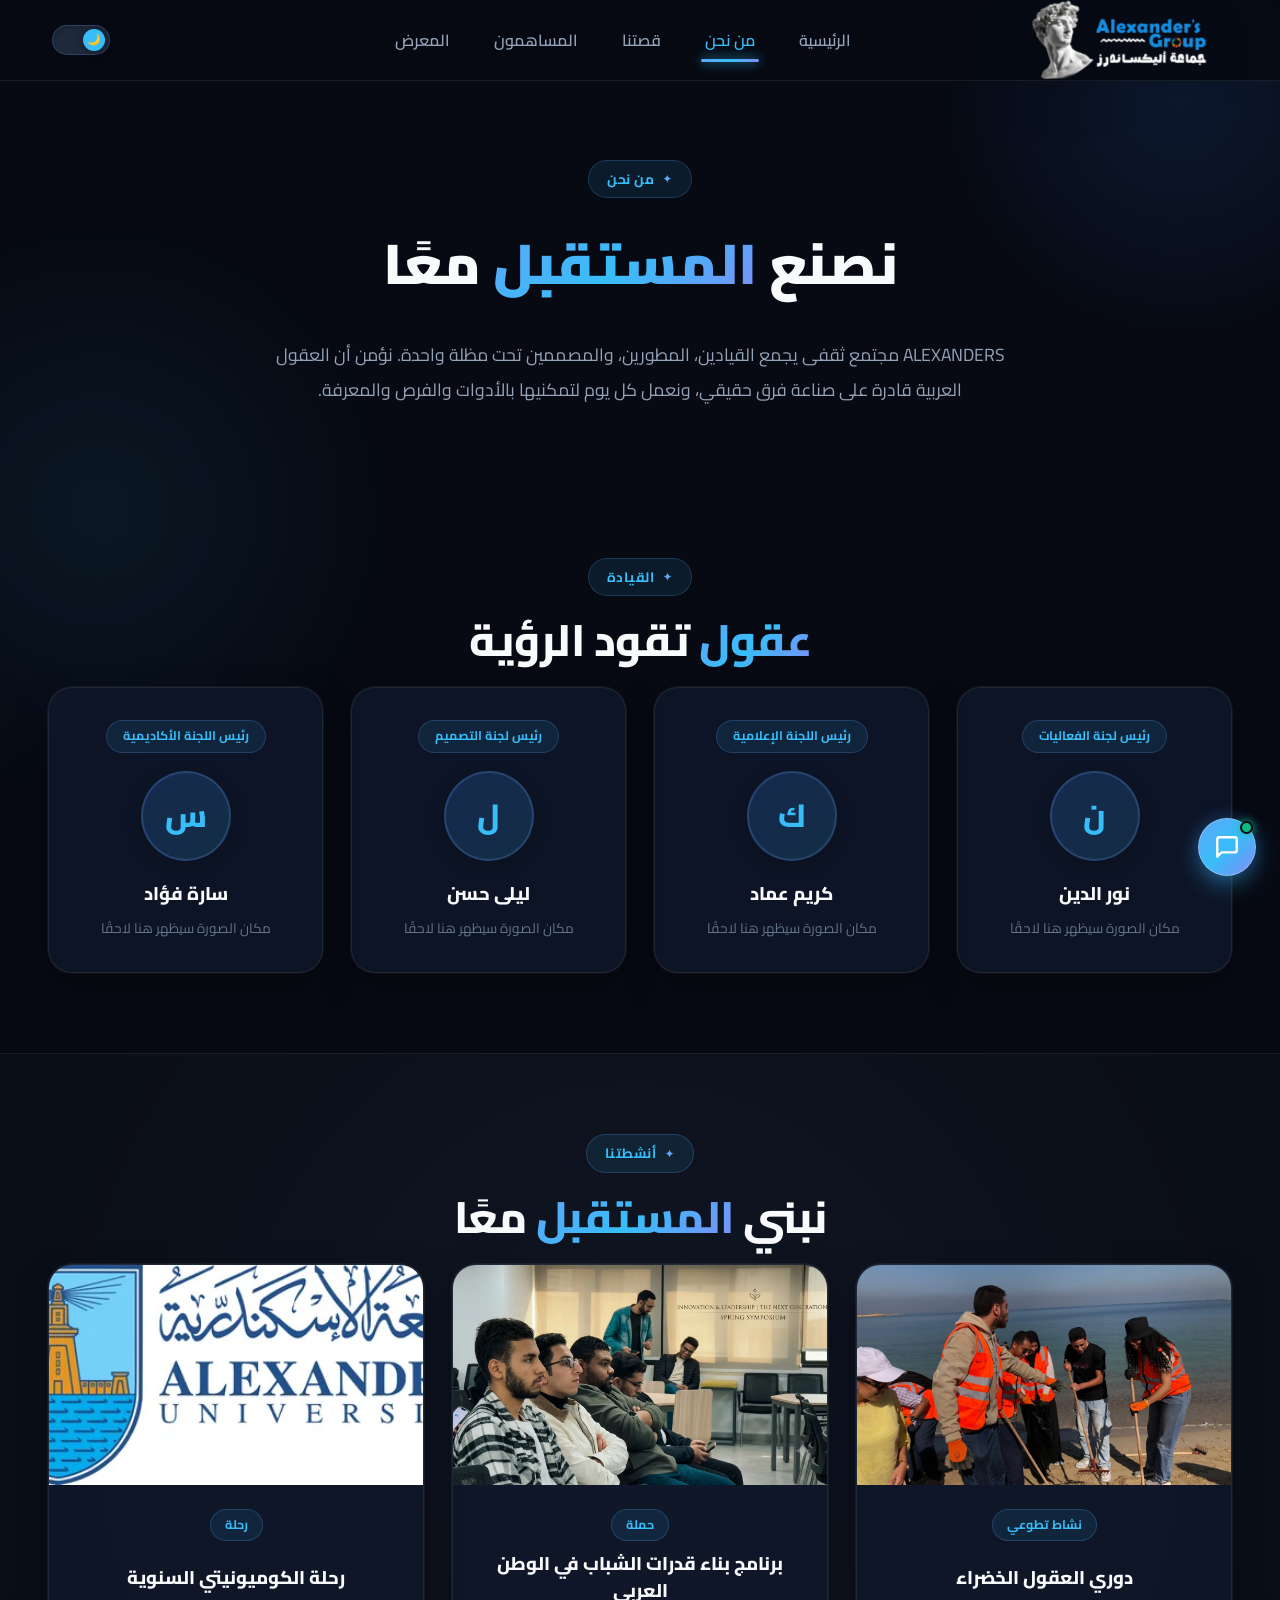
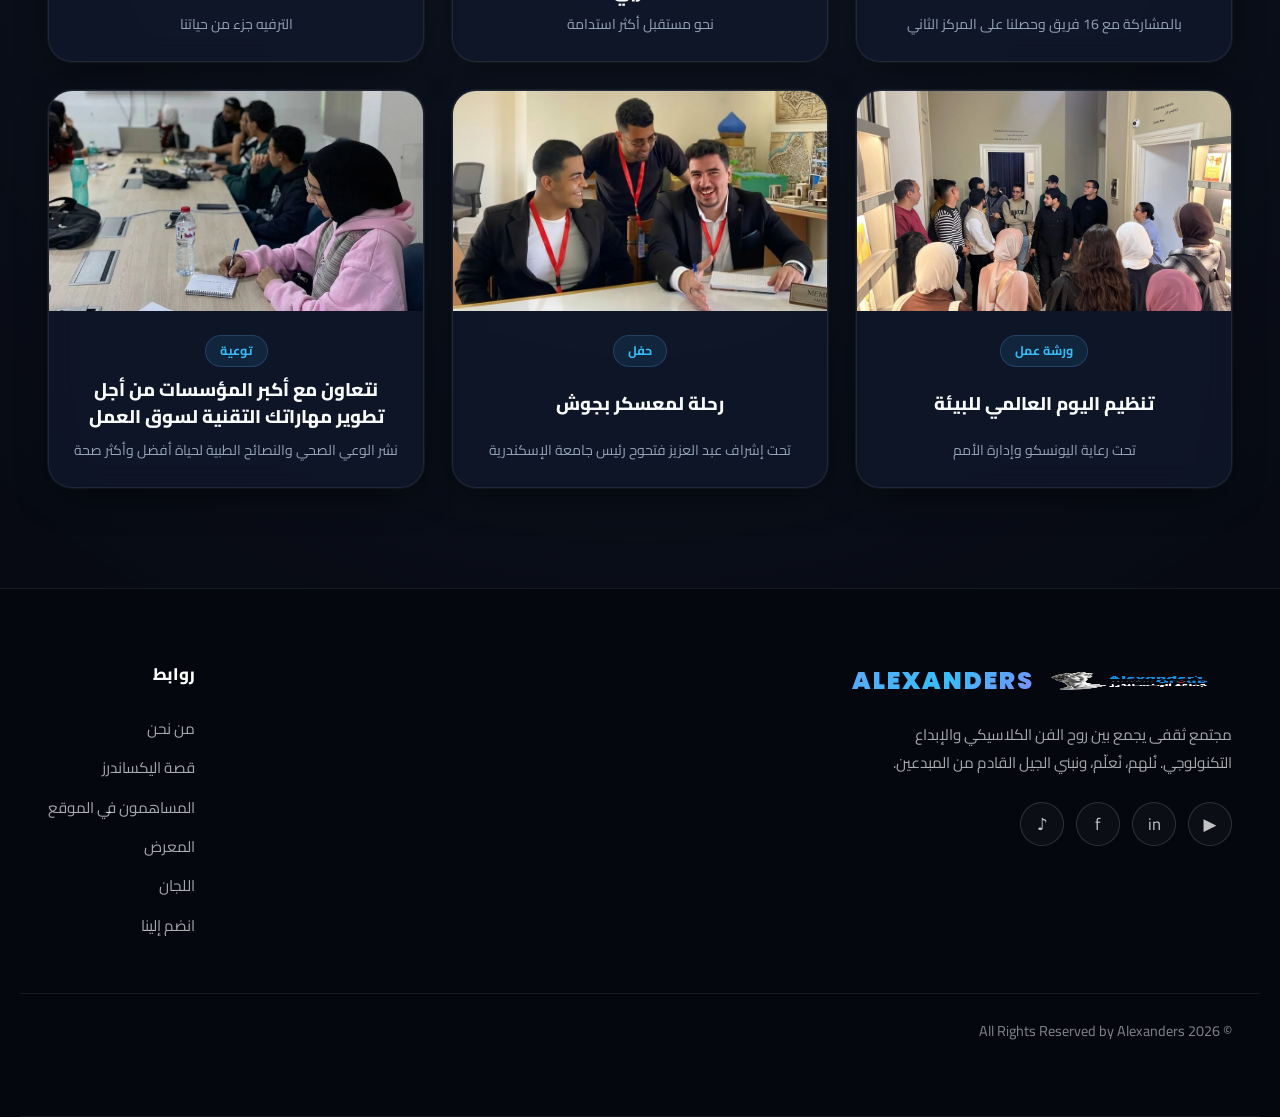
==== commit 5421d849: "Optimize pop1 desktop asset (-432KB), eliminate CLS with explicit img dimensions, and defer chat wid" ====
--- a/about.html
+++ b/about.html
@@ -1,233 +1,266 @@
-<!DOCTYPE html>
-<html lang="ar" dir="rtl" data-theme="dark">
-<head>
-  <meta charset="UTF-8">
-  <meta name="viewport" content="width=device-width, initial-scale=1.0">
-  <title>Alexanders | من نحن</title>
-  <link rel="icon" href="favicon.webp" type="image/webp">
-  <link rel="preconnect" href="https://fonts.googleapis.com">
-  <link rel="preconnect" href="https://fonts.gstatic.com" crossorigin>
-  <link href="https://fonts.googleapis.com/css2?family=Cairo:wght@400;500;600;700;800;900&family=Poppins:wght@600;700;800;900&display=swap" rel="stylesheet">
-  <link rel="stylesheet" href="css/style.css">
-  <link rel="stylesheet" href="css/about.css">
-  <link rel="stylesheet" href="chat-widget.css">
-</head>
-<body>
-
-  <!-- Navbar -->
-  <nav class="navbar">
-    <div class="container">
-      <a href="index.html" class="navbar-logo">
-        <picture>
-          <source media="(max-width: 768px)" srcset="assets/mobile/logo-DX3b3OH2.webp">
-          <img src="assets/pc/logo-DX3b3OH2.webp" alt="Alexanders Logo">
-        </picture>
-      </a>
-      <div class="navbar-links">
-        <a href="index.html">الرئيسية</a>
-        <a href="about.html" class="active">من نحن</a>
-        <a href="story.html">قصتنا</a>
-        <a href="honor.html">المساهمون</a>
-        <a href="gallery.html">المعرض</a>
-      </div>
-      <div class="navbar-actions">
-        <button class="theme-toggle" onclick="toggleTheme()" aria-label="Toggle theme">
-          <div class="toggle-track">
-            <div class="toggle-dot">
-              <span class="icon-moon">🌙</span>
-              <span class="icon-sun">☀️</span>
-            </div>
-          </div>
-        </button>
-        <button class="hamburger" aria-label="Menu">
-          <span></span>
-          <span></span>
-          <span></span>
-        </button>
-      </div>
-    </div>
-  </nav>
-
-  <!-- Page Hero -->
-  <section class="page-hero">
-    <div class="container">
-      <div class="fade-in">
-        <span class="section-label">من نحن</span>
-        <h1>نصنع <span class="highlight">المستقبل</span> معًا</h1>
-        <p>ALEXANDERS مجتمع ثقفى يجمع القيادين، المطورين، والمصممين تحت مظلة واحدة. نؤمن أن العقول العربية قادرة على صناعة فرق حقيقي، ونعمل كل يوم لتمكنيها بالأدوات والفرص والمعرفة.</p>
-      </div>
-    </div>
-  </section>
-
-  <!-- Leadership Section -->
-  <section class="leadership-section">
-    <div class="container">
-      <div class="text-center fade-in">
-        <span class="section-label">القيادة</span>
-        <h2 class="section-title"><span class="highlight">عقول</span> تقود الرؤية</h2>
-      </div>
-      <div class="leaders-grid stagger-children">
-        <div class="leader-card">
-          <span class="leader-role">رئيس لجنة الفعاليات</span>
-          <div class="leader-avatar">ن</div>
-          <div class="leader-name">نور الدين</div>
-          <div class="leader-desc">مكان الصورة سيظهر هنا لاحقًا</div>
-        </div>
-        <div class="leader-card">
-          <span class="leader-role">رئيس اللجنة الإعلامية</span>
-          <div class="leader-avatar">ك</div>
-          <div class="leader-name">كريم عماد</div>
-          <div class="leader-desc">مكان الصورة سيظهر هنا لاحقًا</div>
-        </div>
-        <div class="leader-card">
-          <span class="leader-role">رئيس لجنة التصميم</span>
-          <div class="leader-avatar">ل</div>
-          <div class="leader-name">ليلى حسن</div>
-          <div class="leader-desc">مكان الصورة سيظهر هنا لاحقًا</div>
-        </div>
-        <div class="leader-card">
-          <span class="leader-role">رئيس اللجنة الأكاديمية</span>
-          <div class="leader-avatar">س</div>
-          <div class="leader-name">سارة فؤاد</div>
-          <div class="leader-desc">مكان الصورة سيظهر هنا لاحقًا</div>
-        </div>
-      </div>
-    </div>
-  </section>
-
-  <!-- Activities Section -->
-  <section class="activities-section">
-    <div class="container">
-      <div class="text-center fade-in">
-        <span class="section-label">أنشطتنا</span>
-        <h2 class="section-title">نبني <span class="highlight">المستقبل</span> معًا</h2>
-      </div>
-      <div class="activities-grid stagger-children">
-        <div class="activity-card">
-          <div class="card-image">
-            <picture>
-              <source media="(max-width: 768px)" srcset="assets/mobile/post-5-eg9CNVmP.webp">
-              <img src="assets/pc/post-5-eg9CNVmP.webp" alt="Green Mind" loading="lazy" decoding="async">
-            </picture>
-          </div>
-          <div class="card-body">
-            <span class="card-tag">نشاط تطوعي</span>
-            <h3>دوري العقول الخضراء</h3>
-            <p>بالمشاركة مع 16 فريق وحصلنا على المركز الثاني</p>
-          </div>
-        </div>
-        <div class="activity-card">
-          <div class="card-image">
-            <picture>
-              <source media="(max-width: 768px)" srcset="assets/mobile/STR2-sMj_t6iV.webp">
-              <img src="assets/pc/STR2-sMj_t6iV.webp" alt="Youth Program" loading="lazy" decoding="async">
-            </picture>
-          </div>
-          <div class="card-body">
-            <span class="card-tag">حملة</span>
-            <h3>برنامج بناء قدرات الشباب في الوطن العربي</h3>
-            <p>نحو مستقبل أكثر استدامة</p>
-          </div>
-        </div>
-        <div class="activity-card">
-          <div class="card-image">
-            <picture>
-              <source media="(max-width: 768px)" srcset="assets/mobile/pop1-DugVZbxT.webp">
-              <img src="assets/pc/pop1-DugVZbxT.webp" alt="Community Trip" loading="lazy" decoding="async">
-            </picture>
-          </div>
-          <div class="card-body">
-            <span class="card-tag">رحلة</span>
-            <h3>رحلة الكوميونيتي السنوية</h3>
-            <p>الترفيه جزء من حياتنا</p>
-          </div>
-        </div>
-        <div class="activity-card">
-          <div class="card-image">
-            <picture>
-              <source media="(max-width: 768px)" srcset="assets/mobile/STR5-BVWfzAWT.webp">
-              <img src="assets/pc/STR5-BVWfzAWT.webp" alt="Environment Day" loading="lazy" decoding="async">
-            </picture>
-          </div>
-          <div class="card-body">
-            <span class="card-tag">ورشة عمل</span>
-            <h3>تنظيم اليوم العالمي للبيئة</h3>
-            <p>تحت رعاية اليونسكو وإدارة الأمم</p>
-          </div>
-        </div>
-        <div class="activity-card">
-          <div class="card-image">
-            <picture>
-              <source media="(max-width: 768px)" srcset="assets/mobile/STR3-BGMWuhCy.webp">
-              <img src="assets/pc/STR3-BGMWuhCy.webp" alt="Camp Trip" loading="lazy" decoding="async">
-            </picture>
-          </div>
-          <div class="card-body">
-            <span class="card-tag">حفل</span>
-            <h3>رحلة لمعسكر بجوش</h3>
-            <p>تحت إشراف عبد العزيز فتحوح رئيس جامعة الإسكندرية</p>
-          </div>
-        </div>
-        <div class="activity-card">
-          <div class="card-image">
-            <picture>
-              <source media="(max-width: 768px)" srcset="assets/mobile/post-6-Bfh2J0_8.webp">
-              <img src="assets/pc/post-6-Bfh2J0_8.webp" alt="Awareness" loading="lazy" decoding="async">
-            </picture>
-          </div>
-          <div class="card-body">
-            <span class="card-tag">توعية</span>
-            <h3>نتعاون مع أكبر المؤسسات من أجل تطوير مهاراتك التقنية لسوق العمل</h3>
-            <p>نشر الوعي الصحي والنصائح الطبية لحياة أفضل وأكثر صحة</p>
-          </div>
-        </div>
-      </div>
-    </div>
-  </section>
-
-  <!-- Footer -->
-  <footer class="footer">
-    <div class="container">
-      <div class="footer-brand">
-        <div class="brand-header">
-          <picture>
-            <source media="(max-width: 768px)" srcset="assets/mobile/logo-DX3b3OH2.webp">
-            <img src="assets/pc/logo-DX3b3OH2.webp" alt="Alexanders" loading="lazy" decoding="async">
-          </picture>
-          <span>ALEXANDERS</span>
-        </div>
-        <p>مجتمع ثقفى يجمع بين روح الفن الكلاسيكي والإبداع التكنولوجي. نُلهم، نُعلّم، ونبني الجيل القادم من المبدعين.</p>
-        <div class="footer-socials">
-          <a href="https://www.youtube.com/@alexandersgroup" aria-label="YouTube">▶</a>
-          <a href="https://www.linkedin.com/company/alexanders-group/posts/" aria-label="LinkedIn">in</a>
-          <a href="https://www.facebook.com/profile.php?id=61573564592001" aria-label="Facebook">f</a>
-          <a href="https://www.tiktok.com/@alexanders.groupp" aria-label="TikTok">♪</a>
-        </div>
-      </div>
-      <div class="footer-links-group">
-        <h4>روابط</h4>
-        <a href="about.html">من نحن</a>
-        <a href="story.html">قصة اليكساندرز</a>
-        <a href="honor.html">المساهمون في الموقع</a>
-        <a href="gallery.html">المعرض</a>
-        <a href="index.html#committees">اللجان</a>
-        <a href="join.html">انضم إلينا</a>
-      </div>
-      <!--<div class="footer-links-group">
-        <h4>قانوني</h4>
-        <a href="privacy.html">سياسة الخصوصية</a>
-        <a href="terms.html">الشروط والأحكام</a>
-      </div>-->
-    </div>
-    <div class="container">
-      <div class="footer-bottom">
-        <span class="copyright">© All Rights Reserved by Alexanders 2026</span>
-      </div>
-    </div>
+<!DOCTYPE html>
+<html lang="ar" dir="rtl" data-theme="dark">
+<head>
+  <meta charset="UTF-8">
+  <meta name="viewport" content="width=device-width, initial-scale=1.0">
+  <title>Alexanders | من نحن</title>
+  <link rel="icon" href="favicon.webp" type="image/webp">
+  <link rel="preconnect" href="https://fonts.googleapis.com">
+  <link rel="preconnect" href="https://fonts.gstatic.com" crossorigin>
+  <link href="https://fonts.googleapis.com/css2?family=Cairo:wght@400;500;600;700;800;900&family=Poppins:wght@600;700;800;900&display=swap" rel="stylesheet">
+  <link rel="stylesheet" href="css/style.css">
+  <link rel="stylesheet" href="css/about.css">+</head>
+<body>
+
+  <!-- Navbar -->
+  <nav class="navbar">
+    <div class="container">
+      <a href="index.html" class="navbar-logo">
+        <picture>
+          <source media="(max-width: 768px)" srcset="assets/mobile/logo-DX3b3OH2.webp">
+          <img src="assets/pc/logo-DX3b3OH2.webp" alt="Alexanders Logo" width="1080" height="1080">
+        </picture>
+      </a>
+      <div class="navbar-links">
+        <a href="index.html">الرئيسية</a>
+        <a href="about.html" class="active">من نحن</a>
+        <a href="story.html">قصتنا</a>
+        <a href="honor.html">المساهمون</a>
+        <a href="gallery.html">المعرض</a>
+      </div>
+      <div class="navbar-actions">
+        <button class="theme-toggle" onclick="toggleTheme()" aria-label="Toggle theme">
+          <div class="toggle-track">
+            <div class="toggle-dot">
+              <span class="icon-moon">🌙</span>
+              <span class="icon-sun">☀️</span>
+            </div>
+          </div>
+        </button>
+        <button class="hamburger" aria-label="Menu">
+          <span></span>
+          <span></span>
+          <span></span>
+        </button>
+      </div>
+    </div>
+  </nav>
+
+  <!-- Page Hero -->
+  <section class="page-hero">
+    <div class="container">
+      <div class="fade-in">
+        <span class="section-label">من نحن</span>
+        <h1>نصنع <span class="highlight">المستقبل</span> معًا</h1>
+        <p>ALEXANDERS مجتمع ثقفى يجمع القيادين، المطورين، والمصممين تحت مظلة واحدة. نؤمن أن العقول العربية قادرة على صناعة فرق حقيقي، ونعمل كل يوم لتمكنيها بالأدوات والفرص والمعرفة.</p>
+      </div>
+    </div>
+  </section>
+
+  <!-- Leadership Section -->
+  <section class="leadership-section">
+    <div class="container">
+      <div class="text-center fade-in">
+        <span class="section-label">القيادة</span>
+        <h2 class="section-title"><span class="highlight">عقول</span> تقود الرؤية</h2>
+      </div>
+      <div class="leaders-grid stagger-children">
+        <div class="leader-card">
+          <span class="leader-role">رئيس لجنة الفعاليات</span>
+          <div class="leader-avatar">ن</div>
+          <div class="leader-name">نور الدين</div>
+          <div class="leader-desc">مكان الصورة سيظهر هنا لاحقًا</div>
+        </div>
+        <div class="leader-card">
+          <span class="leader-role">رئيس اللجنة الإعلامية</span>
+          <div class="leader-avatar">ك</div>
+          <div class="leader-name">كريم عماد</div>
+          <div class="leader-desc">مكان الصورة سيظهر هنا لاحقًا</div>
+        </div>
+        <div class="leader-card">
+          <span class="leader-role">رئيس لجنة التصميم</span>
+          <div class="leader-avatar">ل</div>
+          <div class="leader-name">ليلى حسن</div>
+          <div class="leader-desc">مكان الصورة سيظهر هنا لاحقًا</div>
+        </div>
+        <div class="leader-card">
+          <span class="leader-role">رئيس اللجنة الأكاديمية</span>
+          <div class="leader-avatar">س</div>
+          <div class="leader-name">سارة فؤاد</div>
+          <div class="leader-desc">مكان الصورة سيظهر هنا لاحقًا</div>
+        </div>
+      </div>
+    </div>
+  </section>
+
+  <!-- Activities Section -->
+  <section class="activities-section">
+    <div class="container">
+      <div class="text-center fade-in">
+        <span class="section-label">أنشطتنا</span>
+        <h2 class="section-title">نبني <span class="highlight">المستقبل</span> معًا</h2>
+      </div>
+      <div class="activities-grid stagger-children">
+        <div class="activity-card">
+          <div class="card-image">
+            <picture>
+              <source media="(max-width: 768px)" srcset="assets/mobile/post-5-eg9CNVmP.webp">
+              <img src="assets/pc/post-5-eg9CNVmP.webp" alt="Green Mind" loading="lazy" decoding="async" width="2048" height="1536">
+            </picture>
+          </div>
+          <div class="card-body">
+            <span class="card-tag">نشاط تطوعي</span>
+            <h3>دوري العقول الخضراء</h3>
+            <p>بالمشاركة مع 16 فريق وحصلنا على المركز الثاني</p>
+          </div>
+        </div>
+        <div class="activity-card">
+          <div class="card-image">
+            <picture>
+              <source media="(max-width: 768px)" srcset="assets/mobile/STR2-sMj_t6iV.webp">
+              <img src="assets/pc/STR2-sMj_t6iV.webp" alt="Youth Program" loading="lazy" decoding="async" width="1376" height="768">
+            </picture>
+          </div>
+          <div class="card-body">
+            <span class="card-tag">حملة</span>
+            <h3>برنامج بناء قدرات الشباب في الوطن العربي</h3>
+            <p>نحو مستقبل أكثر استدامة</p>
+          </div>
+        </div>
+        <div class="activity-card">
+          <div class="card-image">
+            <picture>
+              <source media="(max-width: 768px)" srcset="assets/mobile/pop1-DugVZbxT.webp">
+              <img src="assets/pc/pop1-DugVZbxT.webp" alt="Community Trip" loading="lazy" decoding="async" width="480" height="201">
+            </picture>
+          </div>
+          <div class="card-body">
+            <span class="card-tag">رحلة</span>
+            <h3>رحلة الكوميونيتي السنوية</h3>
+            <p>الترفيه جزء من حياتنا</p>
+          </div>
+        </div>
+        <div class="activity-card">
+          <div class="card-image">
+            <picture>
+              <source media="(max-width: 768px)" srcset="assets/mobile/STR5-BVWfzAWT.webp">
+              <img src="assets/pc/STR5-BVWfzAWT.webp" alt="Environment Day" loading="lazy" decoding="async" width="2048" height="1536">
+            </picture>
+          </div>
+          <div class="card-body">
+            <span class="card-tag">ورشة عمل</span>
+            <h3>تنظيم اليوم العالمي للبيئة</h3>
+            <p>تحت رعاية اليونسكو وإدارة الأمم</p>
+          </div>
+        </div>
+        <div class="activity-card">
+          <div class="card-image">
+            <picture>
+              <source media="(max-width: 768px)" srcset="assets/mobile/STR3-BGMWuhCy.webp">
+              <img src="assets/pc/STR3-BGMWuhCy.webp" alt="Camp Trip" loading="lazy" decoding="async" width="932" height="488">
+            </picture>
+          </div>
+          <div class="card-body">
+            <span class="card-tag">حفل</span>
+            <h3>رحلة لمعسكر بجوش</h3>
+            <p>تحت إشراف عبد العزيز فتحوح رئيس جامعة الإسكندرية</p>
+          </div>
+        </div>
+        <div class="activity-card">
+          <div class="card-image">
+            <picture>
+              <source media="(max-width: 768px)" srcset="assets/mobile/post-6-Bfh2J0_8.webp">
+              <img src="assets/pc/post-6-Bfh2J0_8.webp" alt="Awareness" loading="lazy" decoding="async" width="1290" height="724">
+            </picture>
+          </div>
+          <div class="card-body">
+            <span class="card-tag">توعية</span>
+            <h3>نتعاون مع أكبر المؤسسات من أجل تطوير مهاراتك التقنية لسوق العمل</h3>
+            <p>نشر الوعي الصحي والنصائح الطبية لحياة أفضل وأكثر صحة</p>
+          </div>
+        </div>
+      </div>
+    </div>
+  </section>
+
+  <!-- Footer -->
+  <footer class="footer">
+    <div class="container">
+      <div class="footer-brand">
+        <div class="brand-header">
+          <picture>
+            <source media="(max-width: 768px)" srcset="assets/mobile/logo-DX3b3OH2.webp">
+            <img src="assets/pc/logo-DX3b3OH2.webp" alt="Alexanders" loading="lazy" decoding="async" width="1080" height="1080">
+          </picture>
+          <span>ALEXANDERS</span>
+        </div>
+        <p>مجتمع ثقفى يجمع بين روح الفن الكلاسيكي والإبداع التكنولوجي. نُلهم، نُعلّم، ونبني الجيل القادم من المبدعين.</p>
+        <div class="footer-socials">
+          <a href="https://www.youtube.com/@alexandersgroup" aria-label="YouTube">▶</a>
+          <a href="https://www.linkedin.com/company/alexanders-group/posts/" aria-label="LinkedIn">in</a>
+          <a href="https://www.facebook.com/profile.php?id=61573564592001" aria-label="Facebook">f</a>
+          <a href="https://www.tiktok.com/@alexanders.groupp" aria-label="TikTok">♪</a>
+        </div>
+      </div>
+      <div class="footer-links-group">
+        <h4>روابط</h4>
+        <a href="about.html">من نحن</a>
+        <a href="story.html">قصة اليكساندرز</a>
+        <a href="honor.html">المساهمون في الموقع</a>
+        <a href="gallery.html">المعرض</a>
+        <a href="index.html#committees">اللجان</a>
+        <a href="join.html">انضم إلينا</a>
+      </div>
+      <!--<div class="footer-links-group">
+        <h4>قانوني</h4>
+        <a href="privacy.html">سياسة الخصوصية</a>
+        <a href="terms.html">الشروط والأحكام</a>
+      </div>-->
+    </div>
+    <div class="container">
+      <div class="footer-bottom">
+        <span class="copyright">© All Rights Reserved by Alexanders 2026</span>
+      </div>
+    </div>
   </footer>
-
   <script src="js/main.js"></script>
-  <script src="https://js.puter.com/v2/"></script>
-  <script type="module" src="chat-widget.js"></script>
-</body>
-</html>
+  <script>
+    (() => {
+      let loaded = false;
+      const loadChat = () => {
+        if (loaded) return;
+        loaded = true;
+
+        const css = document.createElement("link");
+        css.rel = "stylesheet";
+        css.href = "chat-widget.css";
+        document.head.appendChild(css);
+
+        const puter = document.createElement("script");
+        puter.src = "https://js.puter.com/v2/";
+        puter.onload = () => {
+          const widget = document.createElement("script");
+          widget.type = "module";
+          widget.src = "chat-widget.js";
+          document.body.appendChild(widget);
+        };
+        puter.onerror = () => {
+          const widget = document.createElement("script");
+          widget.type = "module";
+          widget.src = "chat-widget.js";
+          document.body.appendChild(widget);
+        };
+        document.body.appendChild(puter);
+      };
+
+      ["pointerdown", "keydown", "touchstart"].forEach(type => {
+        window.addEventListener(type, loadChat, { once: true, passive: true });
+      });
+
+      const schedule = window.requestIdleCallback || (callback => setTimeout(callback, 1800));
+      schedule(loadChat, { timeout: 4000 });
+    })();
+  </script>
+</body>
+</html>
--- a/css/style.css
+++ b/css/style.css
@@ -310,6 +310,12 @@
   box-shadow: 0 0 12px var(--accent-cyan);
 }
 
+.navbar-actions {
+  display: flex;
+  align-items: center;
+  gap: 12px;
+}
+
 /* Theme Toggle Button */
 .theme-toggle {
   display: flex;
@@ -601,8 +607,6 @@
   width: 380px;
   max-width: 100%;
   height: auto;
-  filter: drop-shadow(0 25px 50px rgba(56, 189, 248, 0.25));
-  animation: float 6s ease-in-out infinite;
   transition: transform 0.4s ease;
 }
 
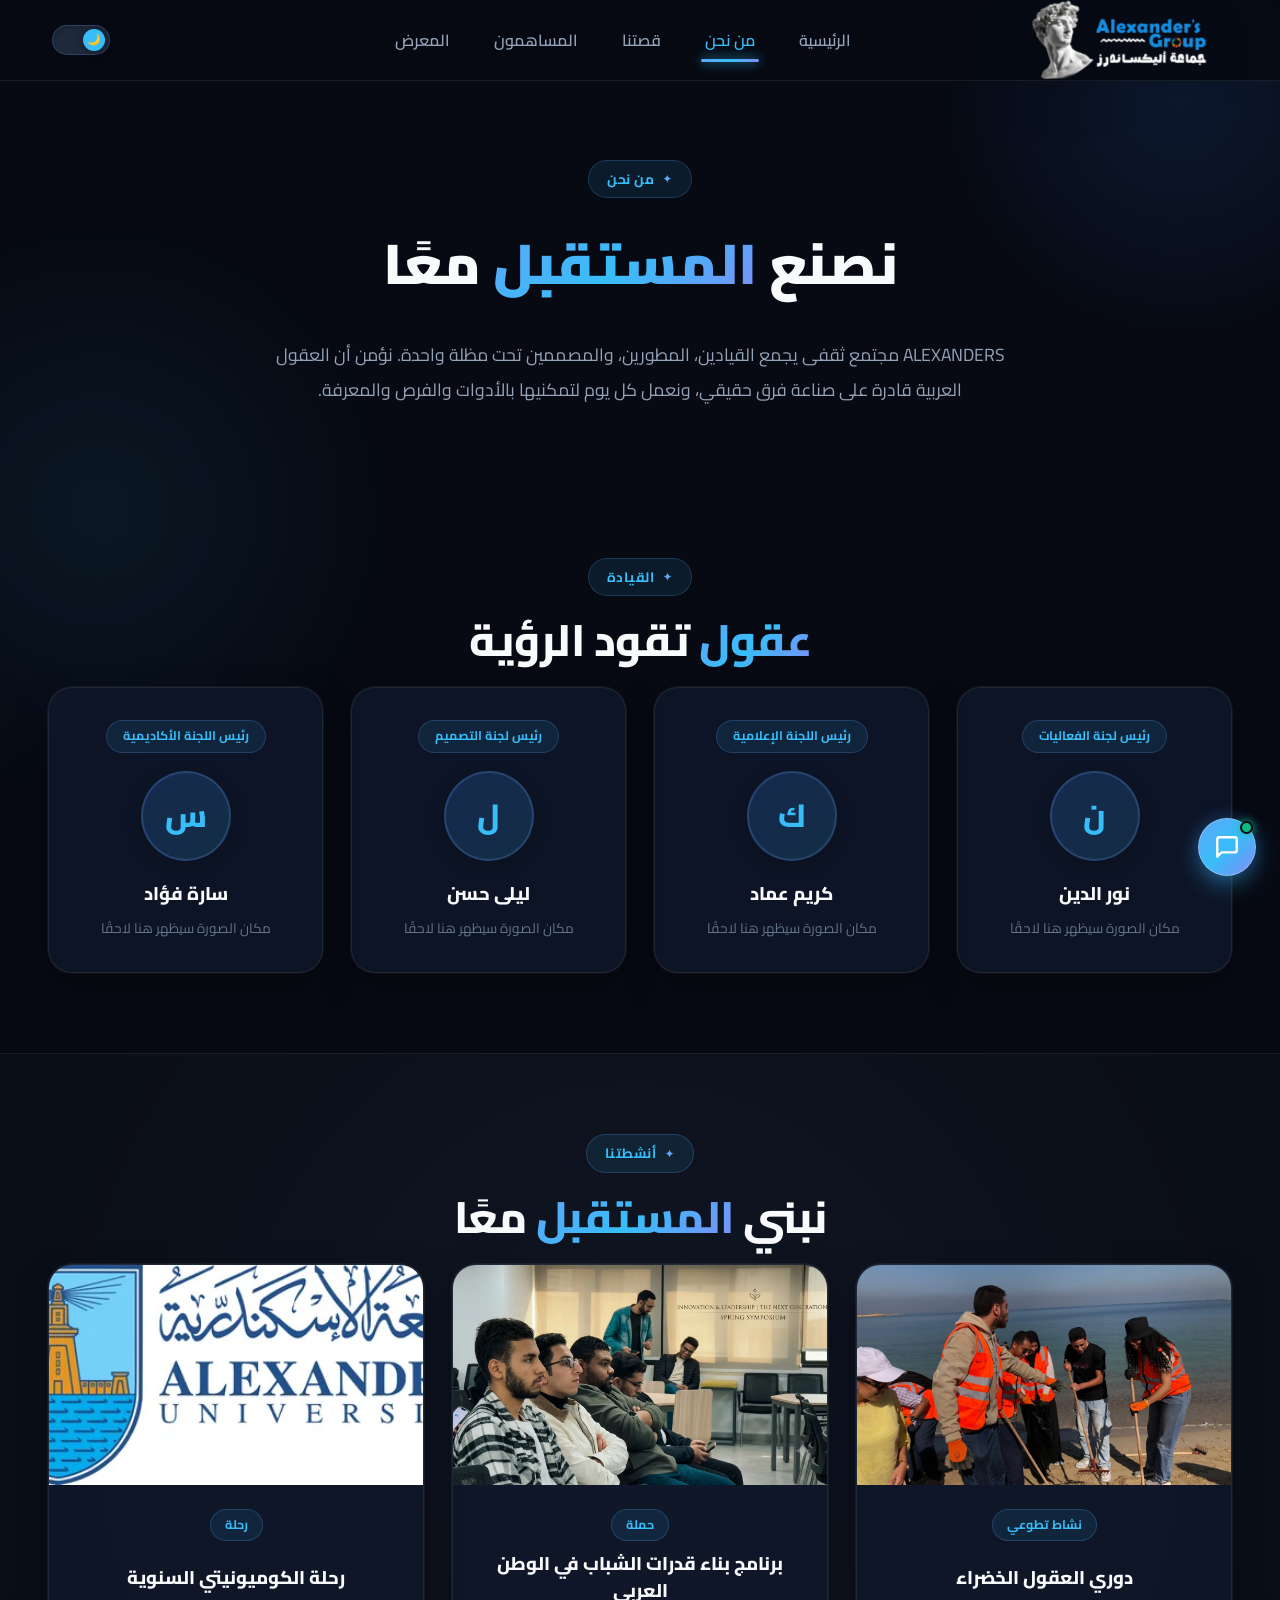
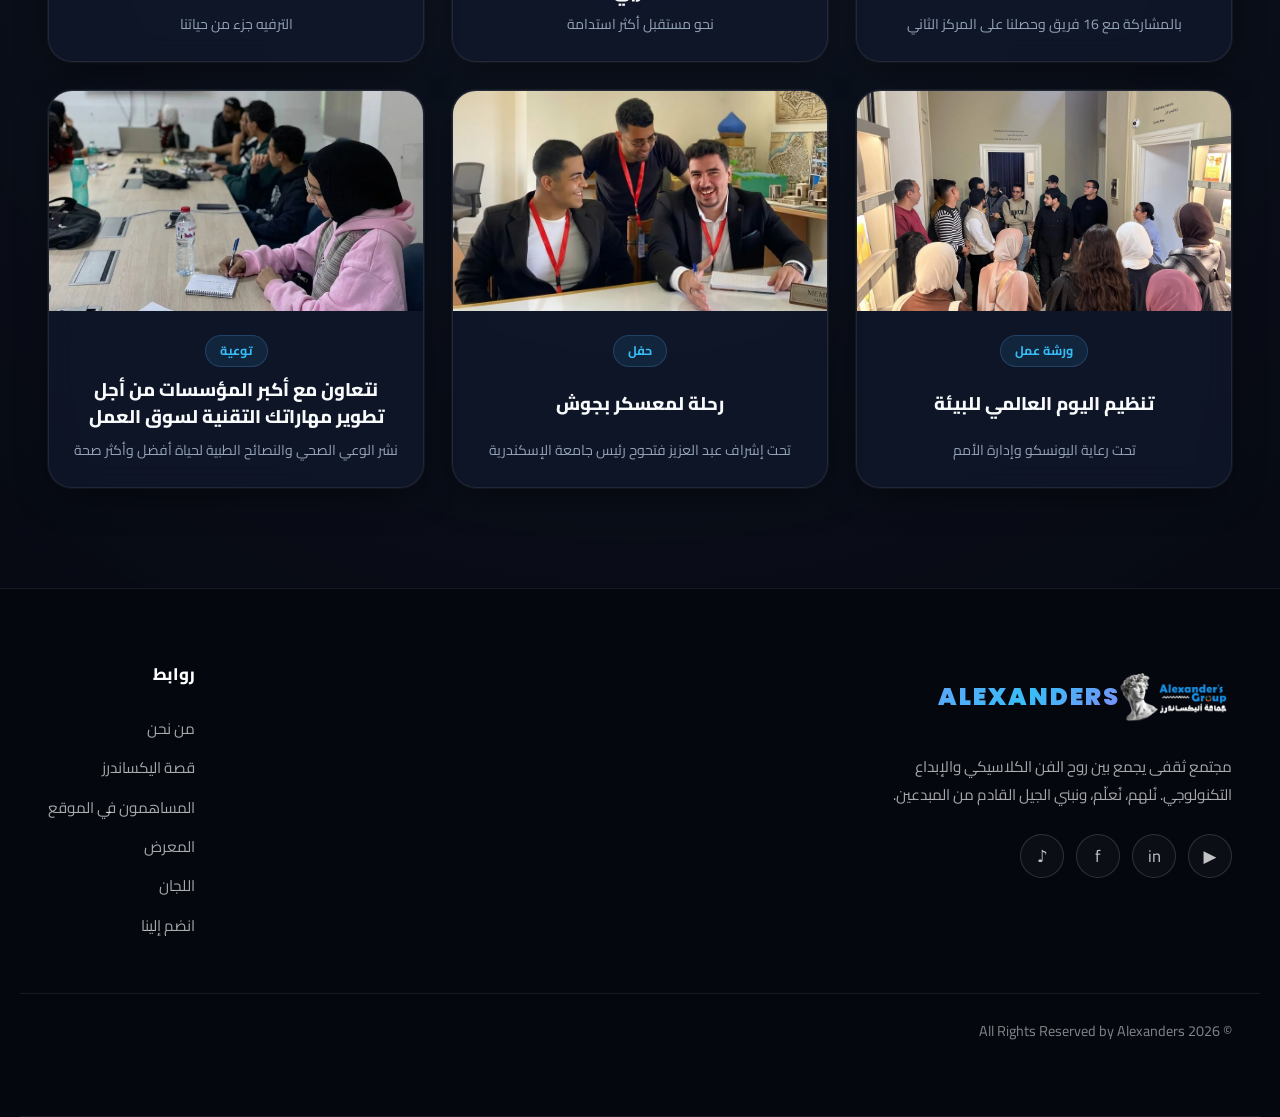
==== commit 3825adde: "Add GrapesJS Visual CMS Studio, css/variables.css tokens, and PR validation workflow" ====
--- a/about.html
+++ b/about.html
@@ -8,6 +8,7 @@
   <link rel="preconnect" href="https://fonts.googleapis.com">
   <link rel="preconnect" href="https://fonts.gstatic.com" crossorigin>
   <link href="https://fonts.googleapis.com/css2?family=Cairo:wght@400;500;600;700;800;900&family=Poppins:wght@600;700;800;900&display=swap" rel="stylesheet">
+  <link rel="stylesheet" href="css/variables.css">
   <link rel="stylesheet" href="css/style.css">
   <link rel="stylesheet" href="css/about.css"> </head>
--- a/css/variables.css
+++ b/css/variables.css
@@ -0,0 +1,100 @@
+:root {
+  /* Typography */
+  --font-primary: 'Cairo', system-ui, -apple-system, BlinkMacSystemFont, 'Segoe UI', Roboto, sans-serif;
+  --font-display: 'Poppins', 'Cairo', sans-serif;
+
+  /* Dark Theme (Default) - Deep Cyber Midnight */
+  --bg-primary: #070a13;
+  --bg-secondary: #0c1222;
+  --bg-card: rgba(16, 24, 44, 0.75);
+  --bg-card-hover: rgba(24, 35, 64, 0.85);
+  --bg-glass: rgba(15, 23, 42, 0.65);
+  --bg-glass-border: rgba(96, 165, 250, 0.18);
+
+  --text-primary: #f8fafc;
+  --text-secondary: #94a3b8;
+  --text-muted: #64748b;
+
+  --accent-blue: #3b82f6;
+  --accent-blue-light: #60a5fa;
+  --accent-cyan: #38bdf8;
+  --accent-indigo: #818cf8;
+  --accent-gradient: linear-gradient(135deg, #60a5fa 0%, #38bdf8 50%, #818cf8 100%);
+  --accent-gradient-subtle: linear-gradient(135deg, rgba(59, 130, 246, 0.15), rgba(56, 189, 248, 0.15));
+
+  --border-color: rgba(255, 255, 255, 0.08);
+  --border-color-light: rgba(96, 165, 250, 0.22);
+  --border-glow: rgba(56, 189, 248, 0.4);
+
+  --shadow-sm: 0 2px 8px rgba(0, 0, 0, 0.25);
+  --shadow-card: 0 12px 36px -8px rgba(0, 0, 0, 0.5), 0 0 0 1px rgba(255, 255, 255, 0.06);
+  --shadow-card-hover: 0 20px 48px -10px rgba(56, 189, 248, 0.2), 0 0 0 1px rgba(96, 165, 250, 0.35);
+  --shadow-glow: 0 0 40px rgba(56, 189, 248, 0.25);
+
+  --nav-bg: rgba(7, 10, 19, 0.82);
+  --cta-bg: linear-gradient(135deg, #1d4ed8 0%, #0284c7 50%, #0d9488 100%);
+  --cta-text: #ffffff;
+  --footer-bg: #05070e;
+  --toggle-bg: #1e293b;
+  --toggle-dot: #38bdf8;
+  --section-alt-bg: radial-gradient(circle at 50% 30%, rgba(30, 41, 59, 0.4) 0%, rgba(7, 10, 19, 0.95) 100%);
+
+  --committee-card-bg: rgba(15, 23, 42, 0.7);
+  --committee-card-border: rgba(96, 165, 250, 0.18);
+  --offer-card-bg: rgba(16, 24, 44, 0.65);
+  --offer-icon-bg: linear-gradient(135deg, rgba(59, 130, 246, 0.2), rgba(56, 189, 248, 0.25));
+  --timeline-line: linear-gradient(180deg, #3b82f6 0%, #38bdf8 50%, #818cf8 100%);
+  --timeline-dot: #38bdf8;
+  --gallery-placeholder-bg: rgba(16, 24, 44, 0.6);
+
+  --radius-sm: 10px;
+  --radius-md: 16px;
+  --radius-lg: 24px;
+  --radius-xl: 32px;
+  --radius-pill: 9999px;
+}
+
+[data-theme="light"] {
+  --bg-primary: #f8fafc;
+  --bg-secondary: #f1f5f9;
+  --bg-card: rgba(255, 255, 255, 0.95);
+  --bg-card-hover: #ffffff;
+  --bg-glass: rgba(255, 255, 255, 0.85);
+  --bg-glass-border: rgba(37, 99, 235, 0.15);
+
+  --text-primary: #0f172a;
+  --text-secondary: #475569;
+  --text-muted: #94a3b8;
+
+  --accent-blue: #2563eb;
+  --accent-blue-light: #1d4ed8;
+  --accent-cyan: #0284c7;
+  --accent-indigo: #4f46e5;
+  --accent-gradient: linear-gradient(135deg, #1d4ed8 0%, #0284c7 60%, #0f766e 100%);
+  --accent-gradient-subtle: linear-gradient(135deg, rgba(37, 99, 235, 0.08), rgba(2, 132, 199, 0.08));
+
+  --border-color: rgba(15, 23, 42, 0.08);
+  --border-color-light: rgba(37, 99, 235, 0.18);
+  --border-glow: rgba(37, 99, 235, 0.25);
+
+  --shadow-sm: 0 2px 6px rgba(15, 23, 42, 0.04);
+  --shadow-card: 0 10px 30px -6px rgba(15, 23, 42, 0.07), 0 0 0 1px rgba(15, 23, 42, 0.04);
+  --shadow-card-hover: 0 20px 40px -8px rgba(37, 99, 235, 0.15), 0 0 0 1px rgba(37, 99, 235, 0.25);
+  --shadow-glow: 0 0 35px rgba(37, 99, 235, 0.12);
+
+  --nav-bg: rgba(248, 250, 252, 0.88);
+  --cta-bg: linear-gradient(135deg, #2563eb 0%, #0284c7 60%, #0d9488 100%);
+  --cta-text: #ffffff;
+  --footer-bg: #0f172a;
+  --toggle-bg: #e2e8f0;
+  --toggle-dot: #f59e0b;
+  --section-alt-bg: #f1f5f9;
+
+  --committee-card-bg: #ffffff;
+  --committee-card-border: rgba(37, 99, 235, 0.12);
+  --offer-card-bg: #ffffff;
+  --offer-icon-bg: linear-gradient(135deg, rgba(37, 99, 235, 0.12), rgba(2, 132, 199, 0.15));
+  --timeline-line: linear-gradient(180deg, #2563eb 0%, #0284c7 50%, #4f46e5 100%);
+  --timeline-dot: #2563eb;
+  --gallery-placeholder-bg: #ffffff;
+}
--- a/css/style.css
+++ b/css/style.css
@@ -1,105 +1,7 @@
 /* ==========================================================================
    ALEXANDERS COMMUNITY - DESIGN SYSTEM (V2 MODERN REFRESH)
+   Theme tokens (:root & [data-theme="light"]) live in css/variables.css
    ========================================================================== */
-
-/* ===== CSS Variables & Theming ===== */
-:root {
-  /* Dark Theme (Default) - Deep Cyber Midnight */
-  --bg-primary: #070a13;
-  --bg-secondary: #0c1222;
-  --bg-card: rgba(16, 24, 44, 0.75);
-  --bg-card-hover: rgba(24, 35, 64, 0.85);
-  --bg-glass: rgba(15, 23, 42, 0.65);
-  --bg-glass-border: rgba(96, 165, 250, 0.18);
-
-  --text-primary: #f8fafc;
-  --text-secondary: #94a3b8;
-  --text-muted: #64748b;
-
-  --accent-blue: #3b82f6;
-  --accent-blue-light: #60a5fa;
-  --accent-cyan: #38bdf8;
-  --accent-indigo: #818cf8;
-  --accent-gradient: linear-gradient(135deg, #60a5fa 0%, #38bdf8 50%, #818cf8 100%);
-  --accent-gradient-subtle: linear-gradient(135deg, rgba(59, 130, 246, 0.15), rgba(56, 189, 248, 0.15));
-
-  --border-color: rgba(255, 255, 255, 0.08);
-  --border-color-light: rgba(96, 165, 250, 0.22);
-  --border-glow: rgba(56, 189, 248, 0.4);
-
-  --shadow-sm: 0 2px 8px rgba(0, 0, 0, 0.25);
-  --shadow-card: 0 12px 36px -8px rgba(0, 0, 0, 0.5), 0 0 0 1px rgba(255, 255, 255, 0.06);
-  --shadow-card-hover: 0 20px 48px -10px rgba(56, 189, 248, 0.2), 0 0 0 1px rgba(96, 165, 250, 0.35);
-  --shadow-glow: 0 0 40px rgba(56, 189, 248, 0.25);
-
-  --nav-bg: rgba(7, 10, 19, 0.82);
-  --cta-bg: linear-gradient(135deg, #1d4ed8 0%, #0284c7 50%, #0d9488 100%);
-  --cta-text: #ffffff;
-  --footer-bg: #05070e;
-  --toggle-bg: #1e293b;
-  --toggle-dot: #38bdf8;
-  --section-alt-bg: radial-gradient(circle at 50% 30%, rgba(30, 41, 59, 0.4) 0%, rgba(7, 10, 19, 0.95) 100%);
-
-  --committee-card-bg: rgba(15, 23, 42, 0.7);
-  --committee-card-border: rgba(96, 165, 250, 0.18);
-  --offer-card-bg: rgba(16, 24, 44, 0.65);
-  --offer-icon-bg: linear-gradient(135deg, rgba(59, 130, 246, 0.2), rgba(56, 189, 248, 0.25));
-  --timeline-line: linear-gradient(180deg, #3b82f6 0%, #38bdf8 50%, #818cf8 100%);
-  --timeline-dot: #38bdf8;
-  --gallery-placeholder-bg: rgba(16, 24, 44, 0.6);
-
-  --radius-sm: 10px;
-  --radius-md: 16px;
-  --radius-lg: 24px;
-  --radius-xl: 32px;
-  --radius-pill: 9999px;
-}
-
-/* Light Theme - Clean Modern Ceramic */
-[data-theme="light"] {
-  --bg-primary: #f8fafc;
-  --bg-secondary: #f1f5f9;
-  --bg-card: rgba(255, 255, 255, 0.95);
-  --bg-card-hover: #ffffff;
-  --bg-glass: rgba(255, 255, 255, 0.85);
-  --bg-glass-border: rgba(37, 99, 235, 0.15);
-
-  --text-primary: #0f172a;
-  --text-secondary: #475569;
-  --text-muted: #94a3b8;
-
-  --accent-blue: #2563eb;
-  --accent-blue-light: #1d4ed8;
-  --accent-cyan: #0284c7;
-  --accent-indigo: #4f46e5;
-  --accent-gradient: linear-gradient(135deg, #1d4ed8 0%, #0284c7 60%, #0f766e 100%);
-  --accent-gradient-subtle: linear-gradient(135deg, rgba(37, 99, 235, 0.08), rgba(2, 132, 199, 0.08));
-
-  --border-color: rgba(15, 23, 42, 0.08);
-  --border-color-light: rgba(37, 99, 235, 0.18);
-  --border-glow: rgba(37, 99, 235, 0.25);
-
-  --shadow-sm: 0 2px 6px rgba(15, 23, 42, 0.04);
-  --shadow-card: 0 10px 30px -6px rgba(15, 23, 42, 0.07), 0 0 0 1px rgba(15, 23, 42, 0.04);
-  --shadow-card-hover: 0 20px 40px -8px rgba(37, 99, 235, 0.15), 0 0 0 1px rgba(37, 99, 235, 0.25);
-  --shadow-glow: 0 0 35px rgba(37, 99, 235, 0.12);
-
-  --nav-bg: rgba(248, 250, 252, 0.88);
-  --cta-bg: linear-gradient(135deg, #2563eb 0%, #0284c7 60%, #0d9488 100%);
-  --cta-text: #ffffff;
-  --footer-bg: #0f172a;
-  --toggle-bg: #e2e8f0;
-  --toggle-dot: #f59e0b;
-  --section-alt-bg: #f1f5f9;
-
-  --committee-card-bg: #ffffff;
-  --committee-card-border: rgba(37, 99, 235, 0.12);
-  --offer-card-bg: #ffffff;
-  --offer-icon-bg: linear-gradient(135deg, rgba(37, 99, 235, 0.12), rgba(2, 132, 199, 0.15));
-  --timeline-line: linear-gradient(180deg, #2563eb 0%, #0284c7 50%, #4f46e5 100%);
-  --timeline-dot: #2563eb;
-  --gallery-placeholder-bg: #ffffff;
-}
 
 /* ===== Global Reset & Standards ===== */
 *,
@@ -118,7 +20,7 @@
 }
 
 body {
-  font-family: 'Cairo', system-ui, -apple-system, BlinkMacSystemFont, 'Segoe UI', Roboto, sans-serif;
+  font-family: var(--font-primary, 'Cairo', system-ui, -apple-system, BlinkMacSystemFont, 'Segoe UI', Roboto, sans-serif);
   background-color: var(--bg-primary);
   color: var(--text-primary);
   direction: rtl;
@@ -1128,12 +1030,15 @@
 .footer-brand .brand-header {
   display: flex;
   align-items: center;
-  gap: 12px;
+  gap: 18px;
   margin-bottom: 18px;
 }
 
 .footer-brand .brand-header img {
-  height: 44px;
+  height: 76px;
+  width: auto;
+  transform: scale(1.55);
+  transform-origin: center;
 }
 
 .footer-brand .brand-header span {
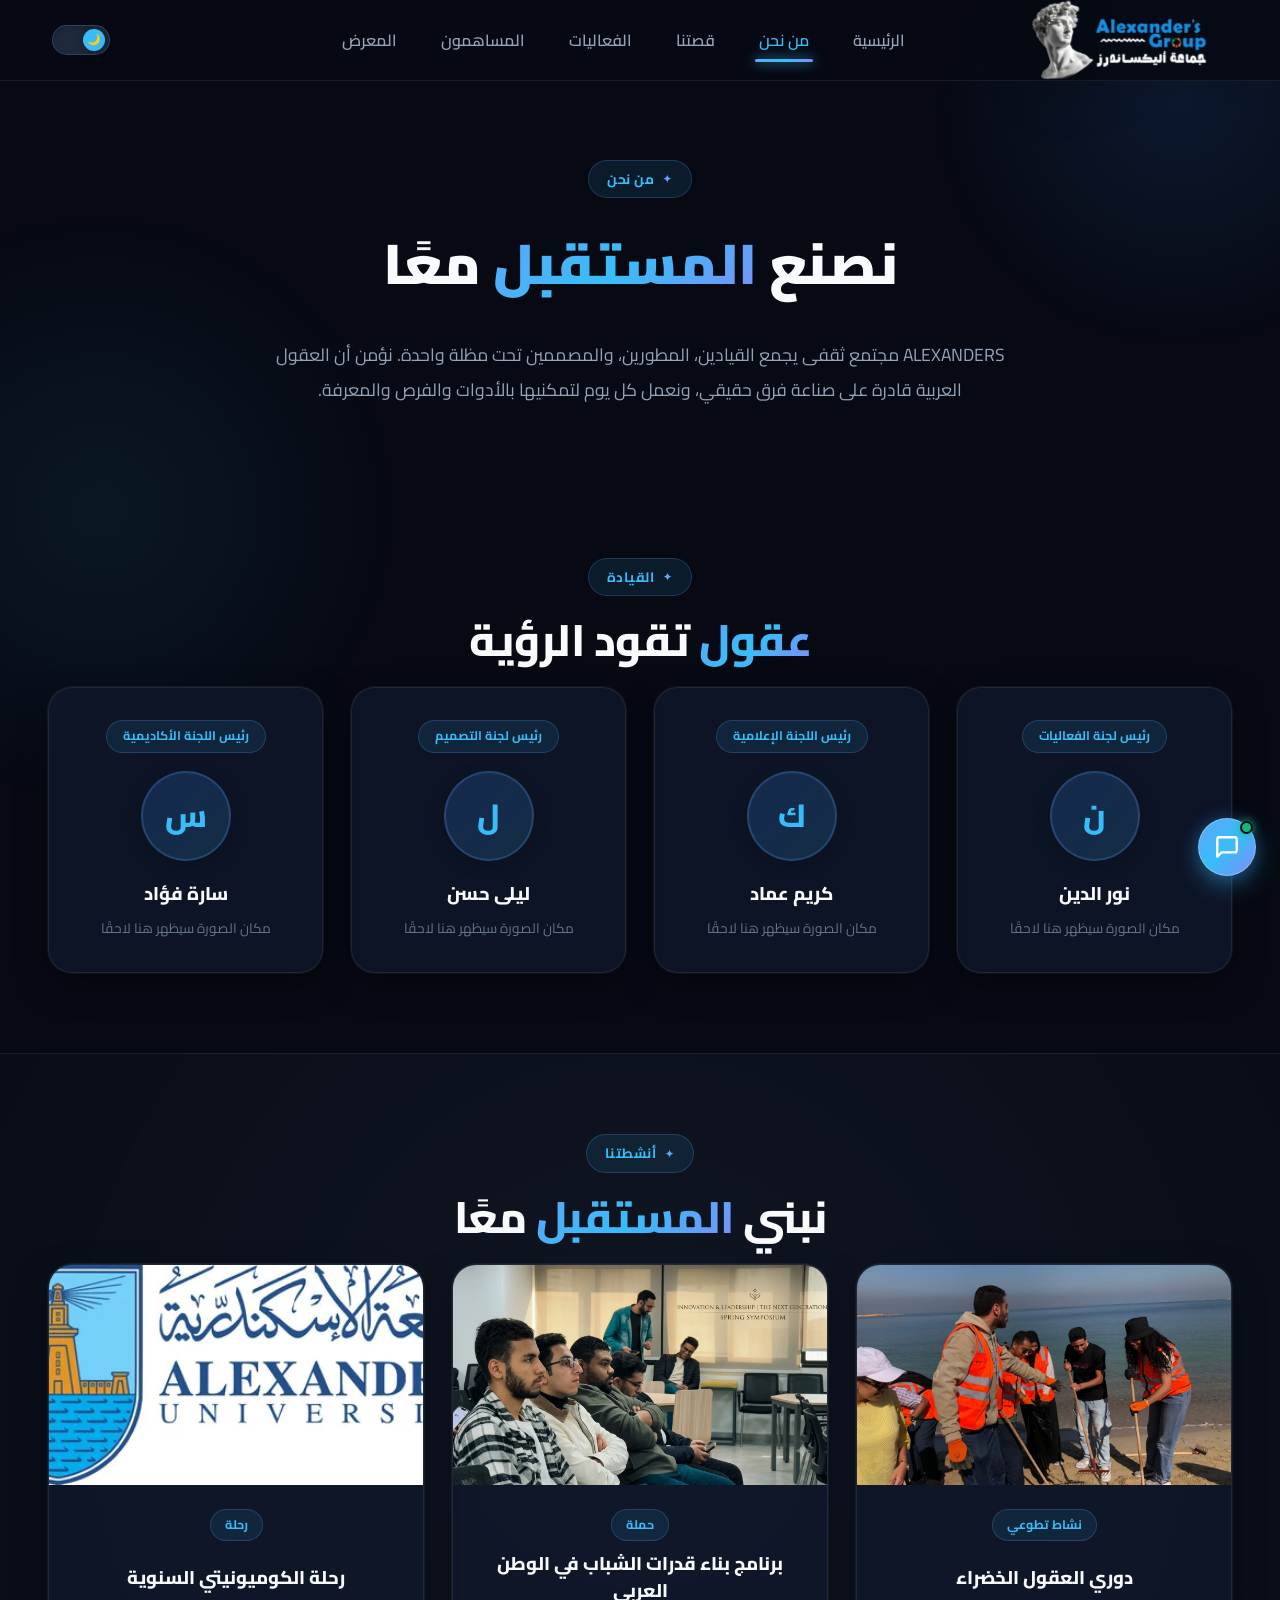
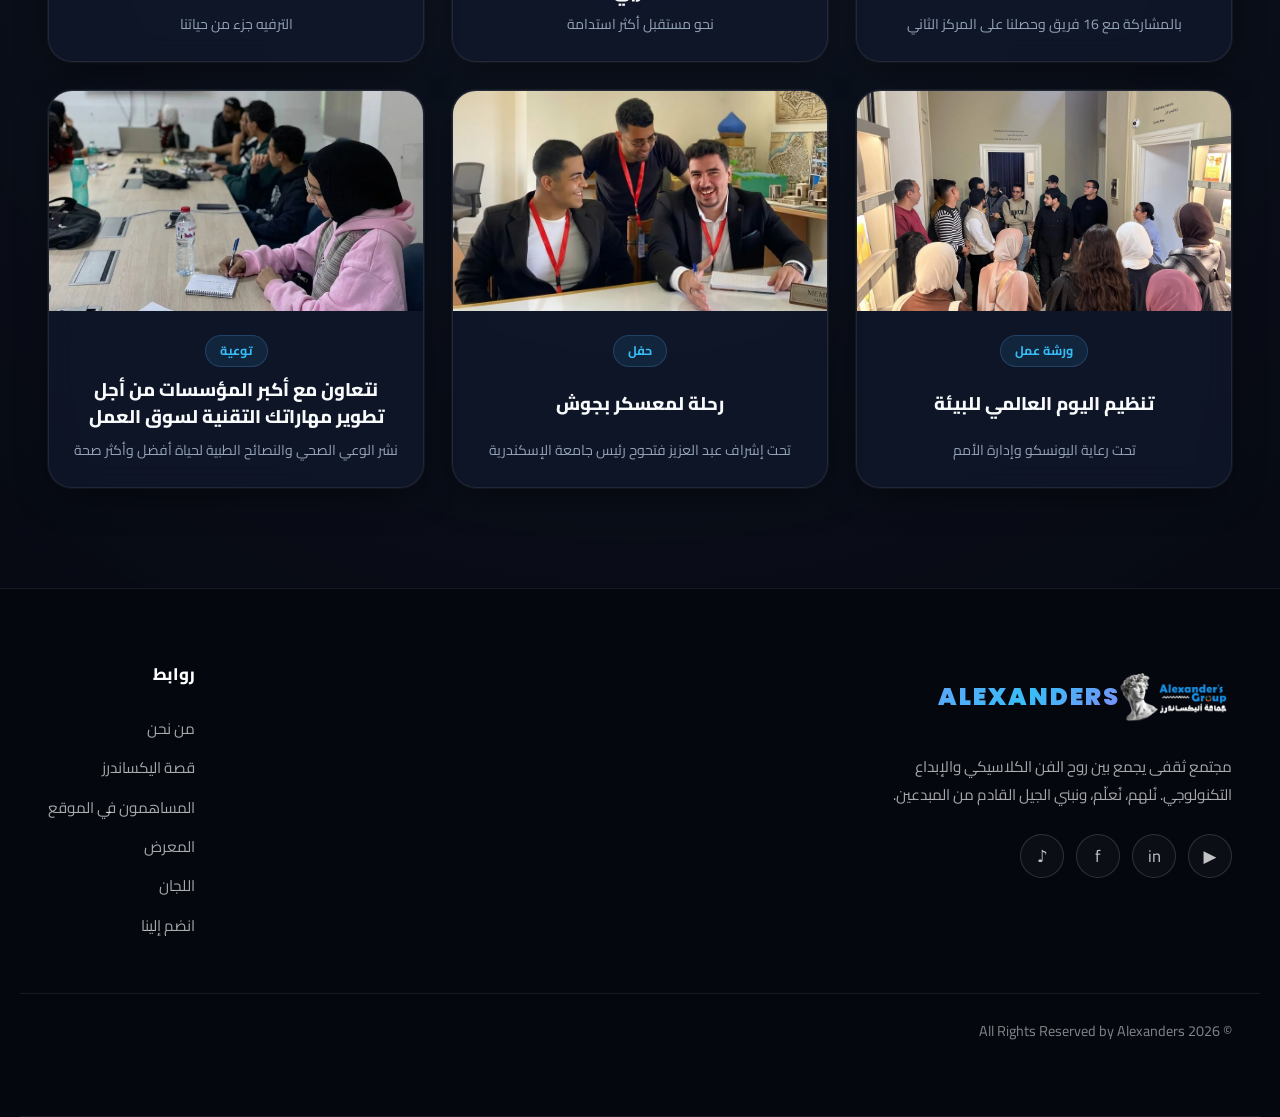
==== commit 45a77ed0: "Add public Events page, admin/events dashboard (Egypt time), placeholder image, and navbar links" ====
--- a/about.html
+++ b/about.html
@@ -26,7 +26,8 @@
       <div class="navbar-links">
         <a href="index.html">الرئيسية</a>
         <a href="about.html" class="active">من نحن</a>
-        <a href="story.html">قصتنا</a>
+        <a href="story.html">قصتنا</a>
+        <a href="events.html">الفعاليات</a>
         <a href="honor.html">المساهمون</a>
         <a href="gallery.html">المعرض</a>
       </div>
--- a/css/variables.css
+++ b/css/variables.css
@@ -1,4 +1,5 @@
-:root {
+:root,
+[data-theme="dark"] {
   /* Typography */
   --font-primary: 'Cairo', system-ui, -apple-system, BlinkMacSystemFont, 'Segoe UI', Roboto, sans-serif;
   --font-display: 'Poppins', 'Cairo', sans-serif;
@@ -14,11 +15,14 @@
   --text-primary: #f8fafc;
   --text-secondary: #94a3b8;
   --text-muted: #64748b;
+  --on-accent: #ffffff;
+  --light-overlay-text: #cbd5e1;
 
   --accent-blue: #3b82f6;
   --accent-blue-light: #60a5fa;
   --accent-cyan: #38bdf8;
   --accent-indigo: #818cf8;
+  --status-live: #10b981;
   --accent-gradient: linear-gradient(135deg, #60a5fa 0%, #38bdf8 50%, #818cf8 100%);
   --accent-gradient-subtle: linear-gradient(135deg, rgba(59, 130, 246, 0.15), rgba(56, 189, 248, 0.15));
 
@@ -34,15 +38,27 @@
   --nav-bg: rgba(7, 10, 19, 0.82);
   --cta-bg: linear-gradient(135deg, #1d4ed8 0%, #0284c7 50%, #0d9488 100%);
   --cta-text: #ffffff;
+  --cta-glow-bg: radial-gradient(circle, rgba(255, 255, 255, 0.15) 0%, transparent 70%);
+  --btn-cta-bg: #ffffff;
+  --btn-cta-text: #0369a1;
+  --btn-cta-hover-bg: #f8fafc;
+  --btn-cta-hover-text: #0284c7;
+  --partner-badge-bg: #ffffff;
   --footer-bg: #05070e;
+  --footer-text: #f8fafc;
   --toggle-bg: #1e293b;
   --toggle-dot: #38bdf8;
   --section-alt-bg: radial-gradient(circle at 50% 30%, rgba(30, 41, 59, 0.4) 0%, rgba(7, 10, 19, 0.95) 100%);
+  --ambient-blob-top: radial-gradient(circle, rgba(59, 130, 246, 0.12) 0%, transparent 70%);
+  --ambient-blob-bottom: radial-gradient(circle, rgba(56, 189, 248, 0.08) 0%, transparent 70%);
 
   --committee-card-bg: rgba(15, 23, 42, 0.7);
   --committee-card-border: rgba(96, 165, 250, 0.18);
   --offer-card-bg: rgba(16, 24, 44, 0.65);
   --offer-icon-bg: linear-gradient(135deg, rgba(59, 130, 246, 0.2), rgba(56, 189, 248, 0.25));
+  --card-media-placeholder: linear-gradient(135deg, rgba(59, 130, 246, 0.2), rgba(56, 189, 248, 0.15));
+  --event-overlay-bg: linear-gradient(180deg, transparent 0%, rgba(7, 10, 19, 0.92) 100%);
+  --event-overlay-hover-bg: linear-gradient(180deg, transparent 0%, rgba(7, 10, 19, 0.96) 100%);
   --timeline-line: linear-gradient(180deg, #3b82f6 0%, #38bdf8 50%, #818cf8 100%);
   --timeline-dot: #38bdf8;
   --gallery-placeholder-bg: rgba(16, 24, 44, 0.6);
@@ -65,11 +81,14 @@
   --text-primary: #0f172a;
   --text-secondary: #475569;
   --text-muted: #94a3b8;
+  --on-accent: #ffffff;
+  --light-overlay-text: #cbd5e1;
 
   --accent-blue: #2563eb;
   --accent-blue-light: #1d4ed8;
   --accent-cyan: #0284c7;
   --accent-indigo: #4f46e5;
+  --status-live: #10b981;
   --accent-gradient: linear-gradient(135deg, #1d4ed8 0%, #0284c7 60%, #0f766e 100%);
   --accent-gradient-subtle: linear-gradient(135deg, rgba(37, 99, 235, 0.08), rgba(2, 132, 199, 0.08));
 
@@ -85,15 +104,27 @@
   --nav-bg: rgba(248, 250, 252, 0.88);
   --cta-bg: linear-gradient(135deg, #2563eb 0%, #0284c7 60%, #0d9488 100%);
   --cta-text: #ffffff;
+  --cta-glow-bg: radial-gradient(circle, rgba(255, 255, 255, 0.15) 0%, transparent 70%);
+  --btn-cta-bg: #ffffff;
+  --btn-cta-text: #0369a1;
+  --btn-cta-hover-bg: #f8fafc;
+  --btn-cta-hover-text: #0284c7;
+  --partner-badge-bg: #ffffff;
   --footer-bg: #0f172a;
+  --footer-text: #f8fafc;
   --toggle-bg: #e2e8f0;
   --toggle-dot: #f59e0b;
   --section-alt-bg: #f1f5f9;
+  --ambient-blob-top: radial-gradient(circle, rgba(37, 99, 235, 0.08) 0%, transparent 70%);
+  --ambient-blob-bottom: radial-gradient(circle, rgba(2, 132, 199, 0.06) 0%, transparent 70%);
 
   --committee-card-bg: #ffffff;
   --committee-card-border: rgba(37, 99, 235, 0.12);
   --offer-card-bg: #ffffff;
   --offer-icon-bg: linear-gradient(135deg, rgba(37, 99, 235, 0.12), rgba(2, 132, 199, 0.15));
+  --card-media-placeholder: linear-gradient(135deg, rgba(37, 99, 235, 0.12), rgba(2, 132, 199, 0.12));
+  --event-overlay-bg: linear-gradient(180deg, transparent 0%, rgba(15, 23, 42, 0.88) 100%);
+  --event-overlay-hover-bg: linear-gradient(180deg, transparent 0%, rgba(15, 23, 42, 0.94) 100%);
   --timeline-line: linear-gradient(180deg, #2563eb 0%, #0284c7 50%, #4f46e5 100%);
   --timeline-dot: #2563eb;
   --gallery-placeholder-bg: #ffffff;
--- a/css/style.css
+++ b/css/style.css
@@ -38,7 +38,7 @@
   width: 500px;
   height: 500px;
   border-radius: 50%;
-  background: radial-gradient(circle, rgba(59, 130, 246, 0.12) 0%, transparent 70%);
+  background: var(--ambient-blob-top);
   pointer-events: none;
   z-index: 0;
 }
@@ -51,7 +51,7 @@
   width: 600px;
   height: 600px;
   border-radius: 50%;
-  background: radial-gradient(circle, rgba(56, 189, 248, 0.08) 0%, transparent 70%);
+  background: var(--ambient-blob-bottom);
   pointer-events: none;
   z-index: 0;
 }
@@ -369,7 +369,7 @@
 .btn-cta:hover {
   transform: translateY(-3px) scale(1.02);
   box-shadow: 0 14px 32px rgba(0, 0, 0, 0.3);
-  background: #f8fafc;
+  background: var(--btn-cta-hover-bg);
 }
 
 /* ===== Hero Section ===== */
@@ -538,7 +538,7 @@
   width: 10px;
   height: 10px;
   border-radius: 50%;
-  background: #10b981;
+  background: var(--status-live);
   box-shadow: 0 0 10px #10b981;
 }
 
@@ -679,6 +679,7 @@
   display: grid;
   grid-template-columns: repeat(3, 1fr);
   grid-auto-rows: 220px;
+  grid-auto-flow: dense;
   gap: 20px;
   margin-bottom: 24px;
 }
@@ -716,7 +717,7 @@
   position: absolute;
   inset: auto 0 0 0;
   padding: 24px 20px;
-  background: linear-gradient(180deg, transparent 0%, rgba(7, 10, 19, 0.92) 100%);
+  background: var(--event-overlay-bg);
   color: #ffffff;
   display: flex;
   flex-direction: column;
@@ -725,7 +726,7 @@
 }
 
 .event-card:hover .event-overlay {
-  background: linear-gradient(180deg, transparent 0%, rgba(7, 10, 19, 0.96) 100%);
+  background: var(--event-overlay-hover-bg);
 }
 
 .event-card .event-overlay h4 {
@@ -737,7 +738,7 @@
 
 .event-card .event-overlay p {
   font-size: 0.88rem;
-  color: #cbd5e1;
+  color: var(--light-overlay-text);
 }
 
 /* Secondary Events Row */
@@ -972,7 +973,7 @@
   width: 480px;
   height: 480px;
   border-radius: 50%;
-  background: radial-gradient(circle, rgba(255, 255, 255, 0.15) 0%, transparent 70%);
+  background: var(--cta-glow-bg);
   pointer-events: none;
 }
 
@@ -997,13 +998,13 @@
 .cta-box .btn-cta {
   background: #ffffff;
   border: none;
-  color: #0369a1;
+  color: var(--btn-cta-text);
   font-weight: 800;
 }
 
 .cta-box .btn-cta:hover {
-  background: #f8fafc;
-  color: #0284c7;
+  background: var(--btn-cta-hover-bg);
+  color: var(--btn-cta-hover-text);
   transform: translateY(-3px) scale(1.03);
 }
 
@@ -1229,7 +1230,7 @@
   width: 90px;
   height: 90px;
   border-radius: 50%;
-  background: linear-gradient(135deg, rgba(59, 130, 246, 0.2), rgba(56, 189, 248, 0.15));
+  background: var(--card-media-placeholder);
   border: 2px solid var(--border-color-light);
   display: flex;
   align-items: center;
@@ -1938,7 +1939,7 @@
   display: flex;
   align-items: center;
   justify-content: center;
-  background: linear-gradient(135deg, rgba(59, 130, 246, 0.2), rgba(56, 189, 248, 0.15));
+  background: var(--card-media-placeholder);
   overflow: hidden;
 }
 
--- a/css/about.css
+++ b/css/about.css
@@ -46,7 +46,7 @@
   width: 90px;
   height: 90px;
   border-radius: 50%;
-  background: linear-gradient(135deg, rgba(59, 130, 246, 0.2), rgba(56, 189, 248, 0.15));
+  background: var(--card-media-placeholder);
   border: 2px solid var(--border-color-light);
   display: flex;
   align-items: center;
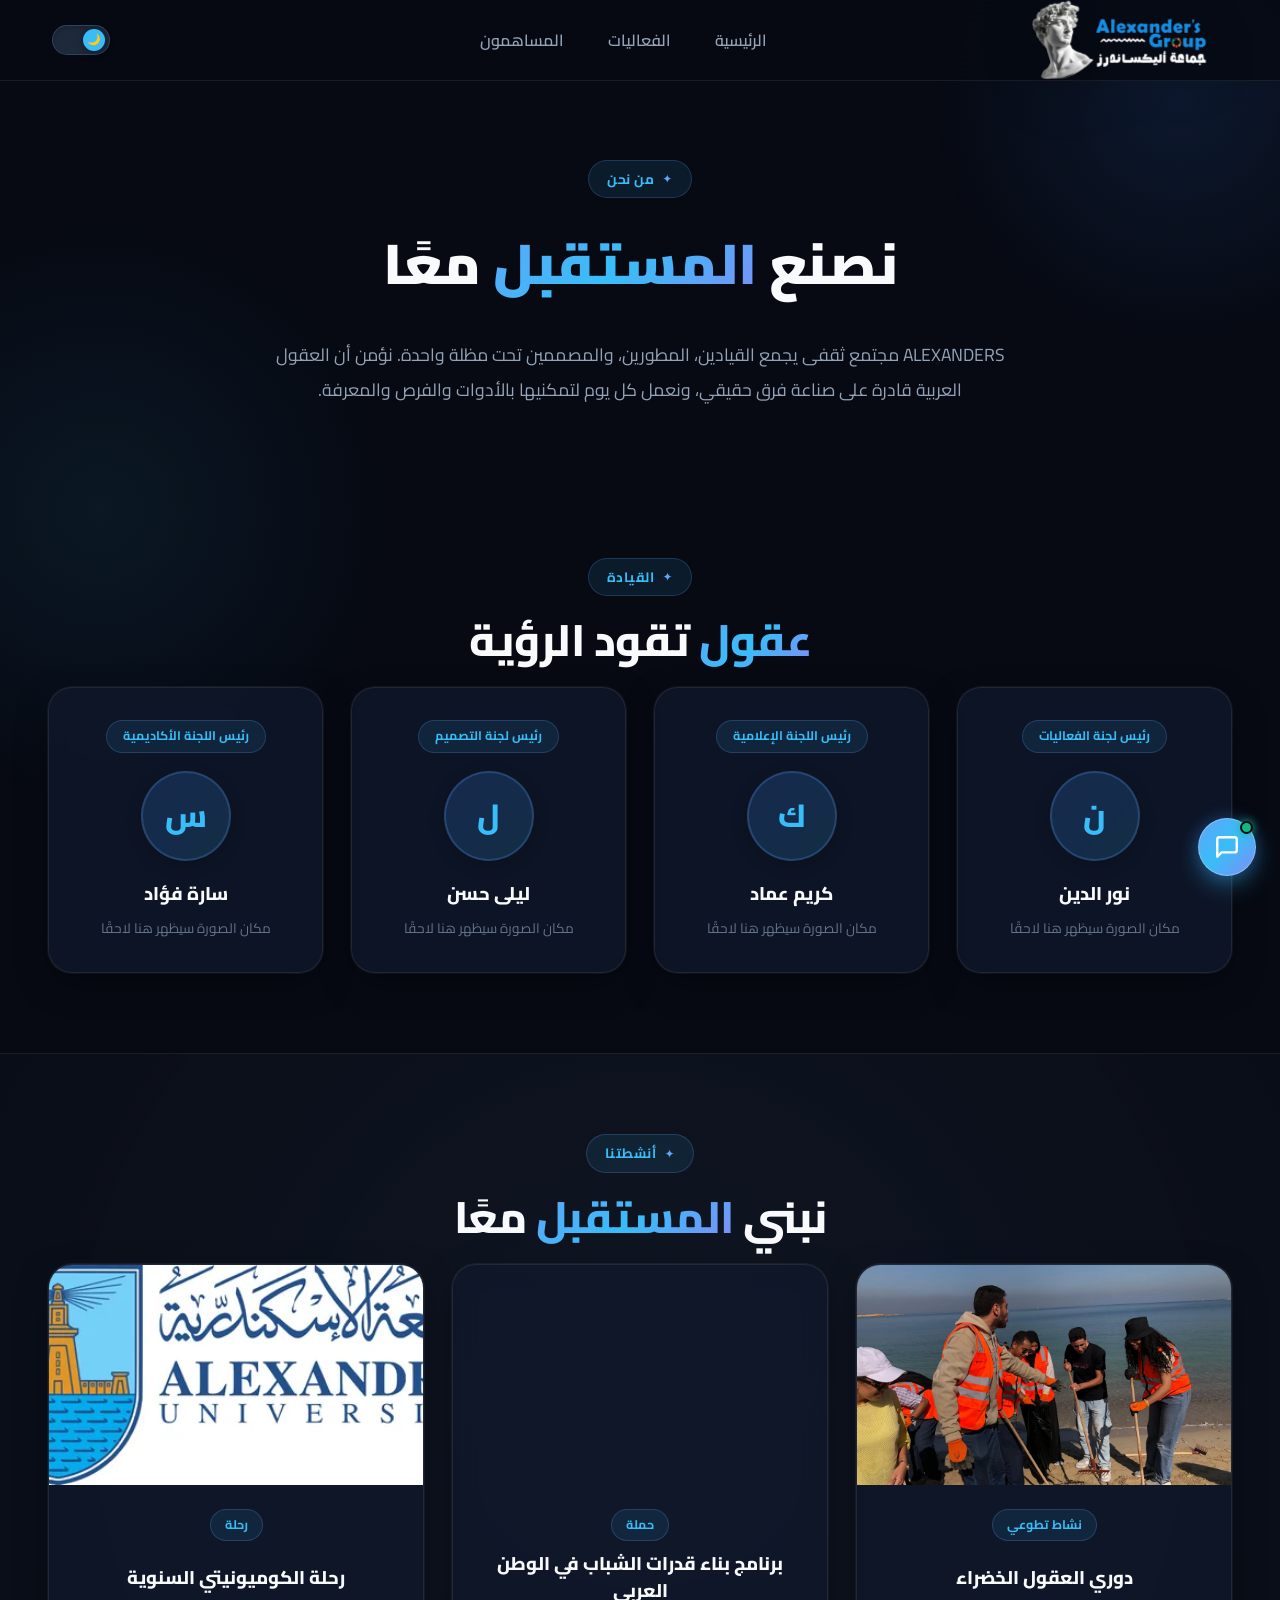
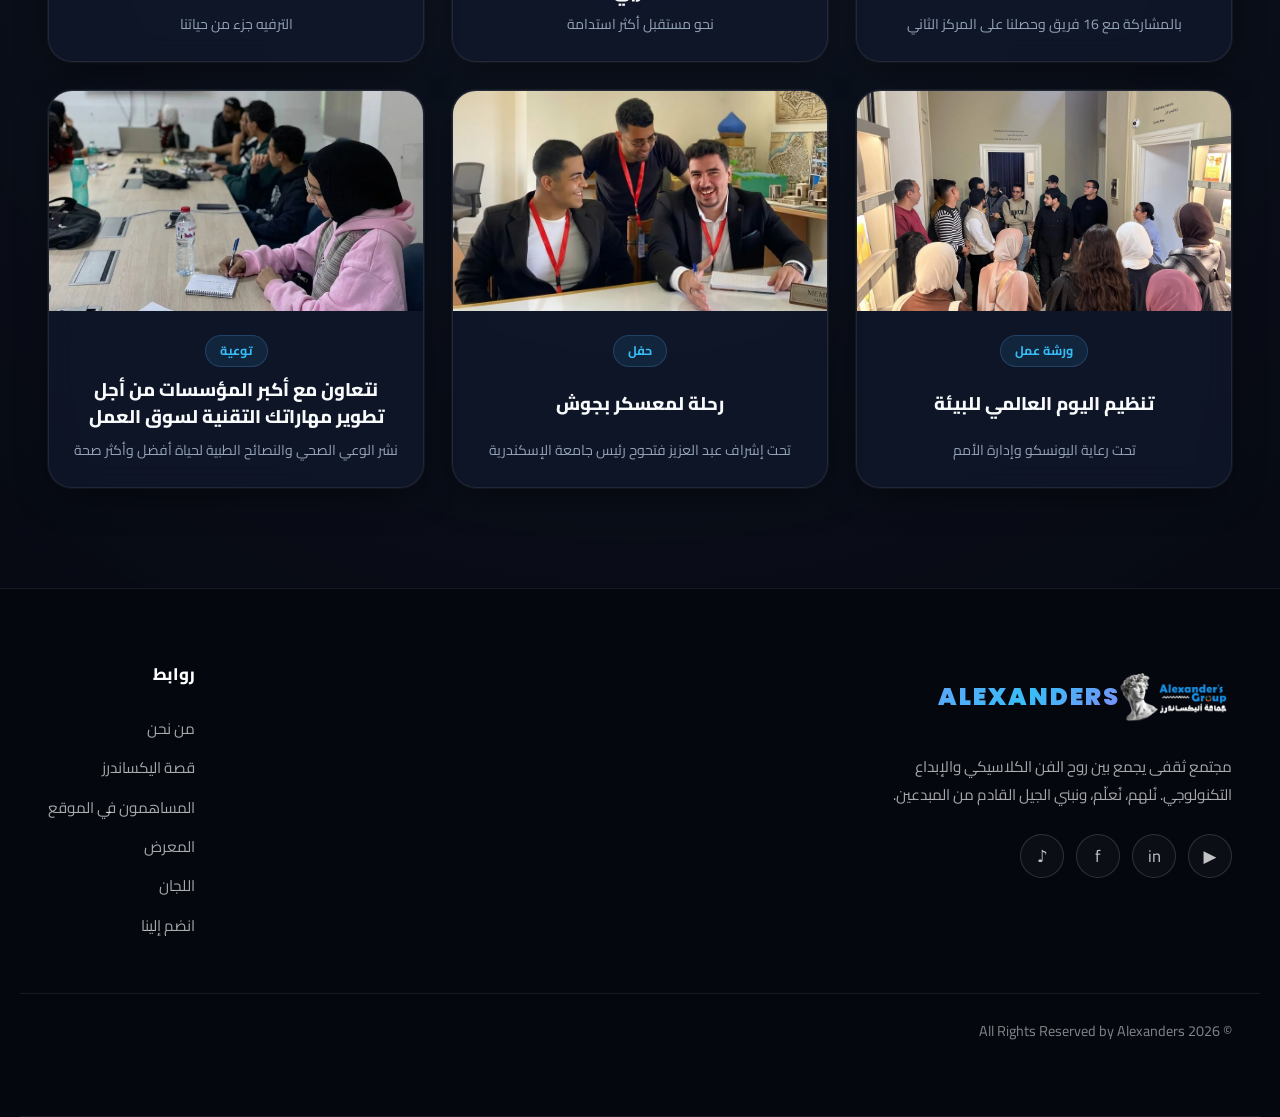
==== commit 0003667b: "Keep only Main, Events, and Honor links in site navbar" ====
--- a/about.html
+++ b/about.html
@@ -23,13 +23,10 @@
           <img src="assets/pc/logo-DX3b3OH2.webp" alt="Alexanders Logo" width="1080" height="1080">
         </picture>
       </a>
-      <div class="navbar-links">
-        <a href="index.html">الرئيسية</a>
-        <a href="about.html" class="active">من نحن</a>
-        <a href="story.html">قصتنا</a>
-        <a href="events.html">الفعاليات</a>
-        <a href="honor.html">المساهمون</a>
-        <a href="gallery.html">المعرض</a>
+      <div class="navbar-links">
+        <a href="index.html">الرئيسية</a>
+        <a href="events.html">الفعاليات</a>
+        <a href="honor.html">المساهمون</a>
       </div>
       <div class="navbar-actions">
         <button class="theme-toggle" onclick="toggleTheme()" aria-label="Toggle theme">
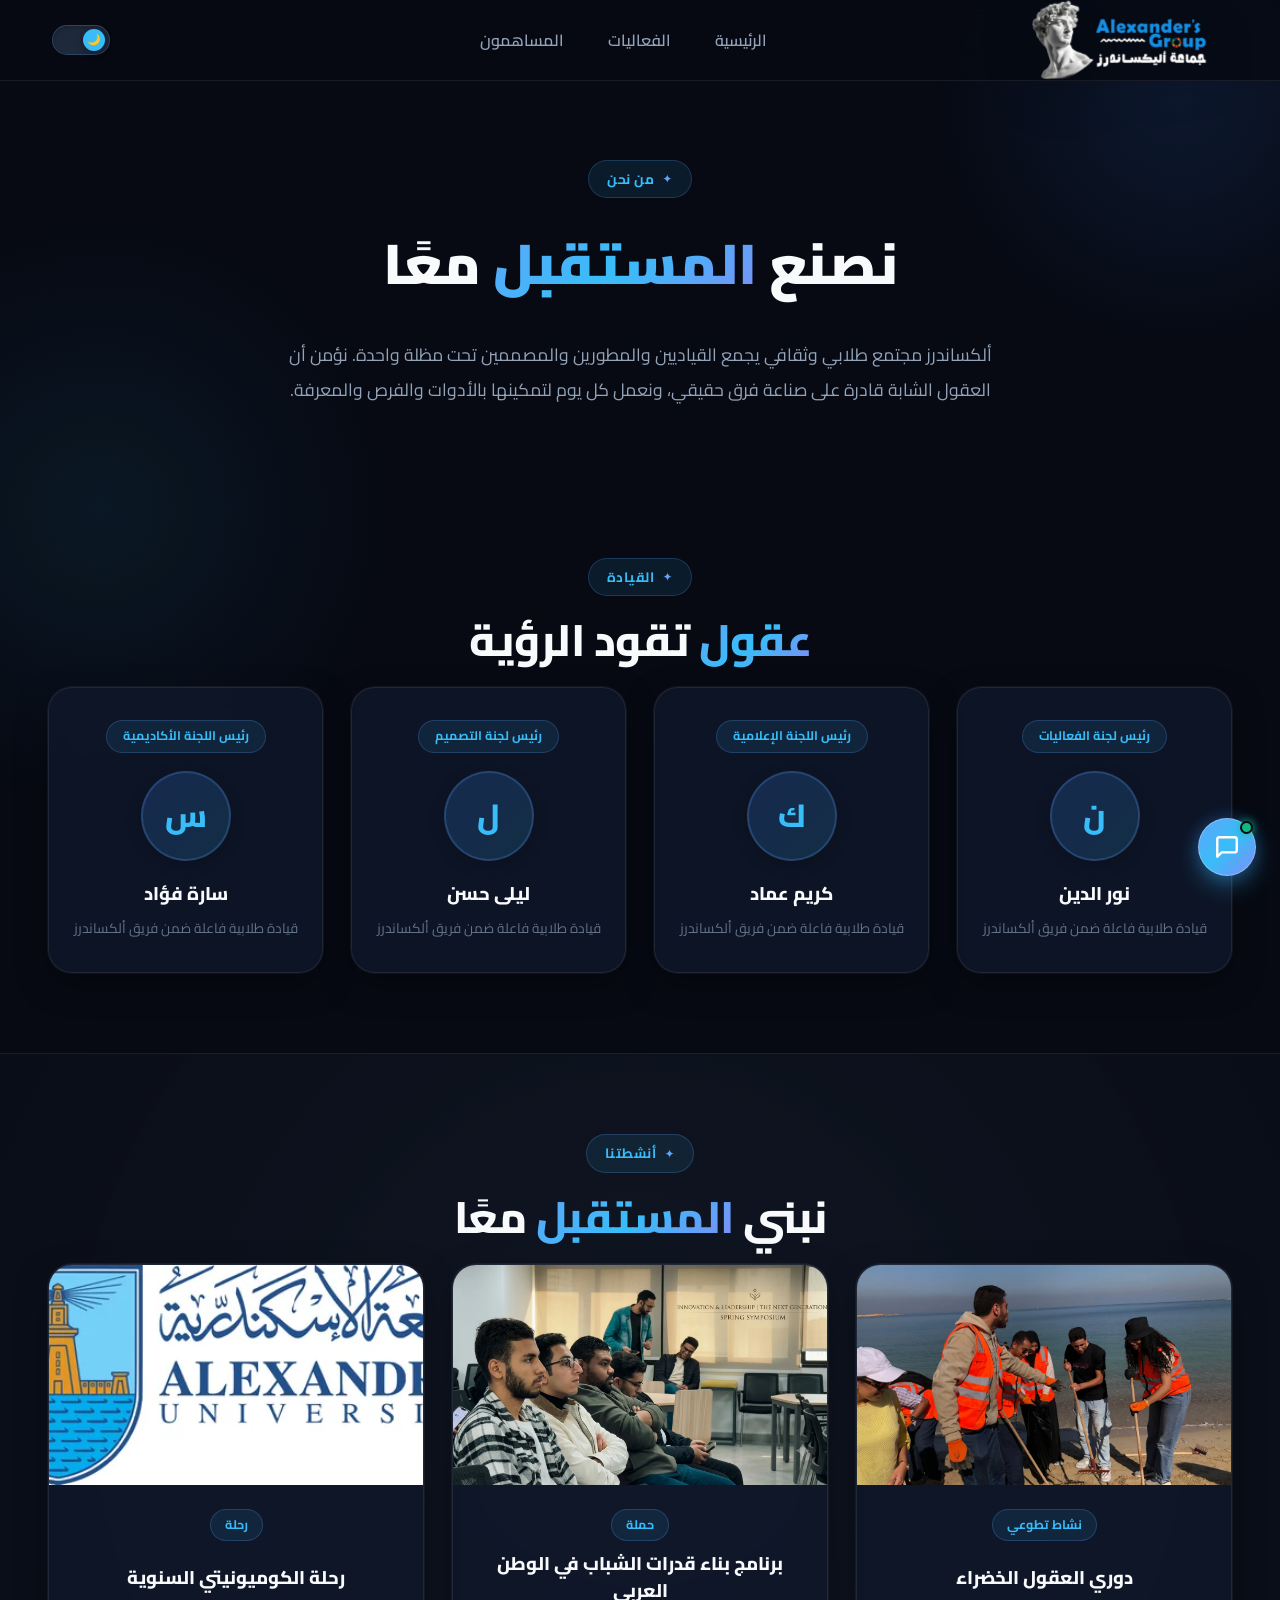
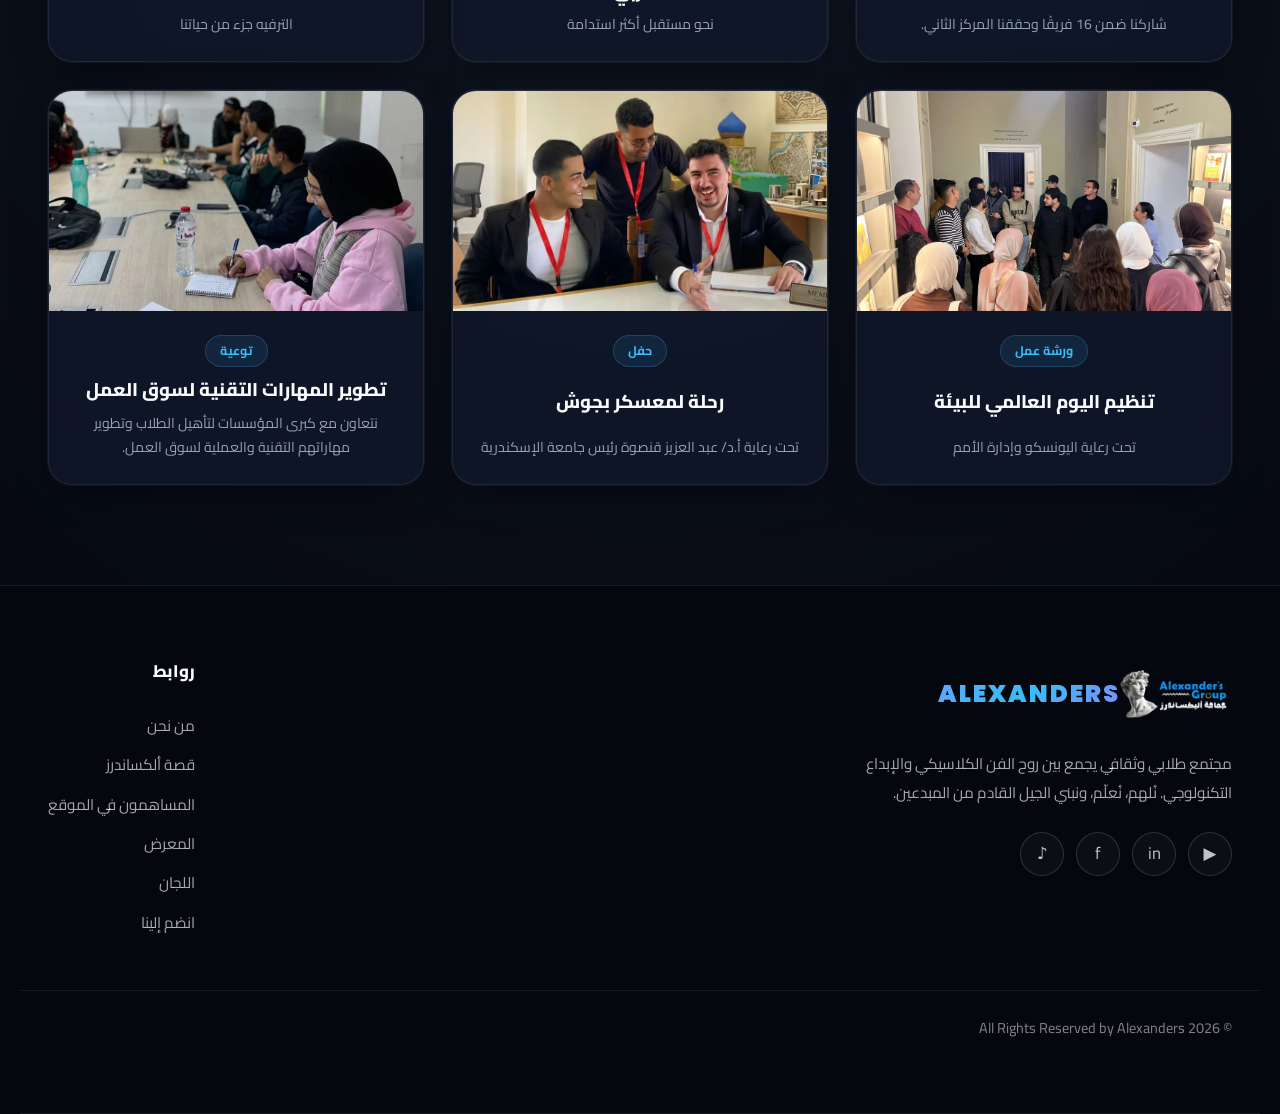
==== commit c11e341e: "Polish Arabic and English copy across all site pages for clarity and professionalism" ====
--- a/about.html
+++ b/about.html
@@ -52,7 +52,7 @@
       <div class="fade-in">
         <span class="section-label">من نحن</span>
         <h1>نصنع <span class="highlight">المستقبل</span> معًا</h1>
-        <p>ALEXANDERS مجتمع ثقفى يجمع القيادين، المطورين، والمصممين تحت مظلة واحدة. نؤمن أن العقول العربية قادرة على صناعة فرق حقيقي، ونعمل كل يوم لتمكنيها بالأدوات والفرص والمعرفة.</p>
+        <p>ألكساندرز مجتمع طلابي وثقافي يجمع القياديين والمطورين والمصممين تحت مظلة واحدة. نؤمن أن العقول الشابة قادرة على صناعة فرق حقيقي، ونعمل كل يوم لتمكينها بالأدوات والفرص والمعرفة.</p>
       </div>
     </div>
   </section>
@@ -69,25 +69,25 @@
           <span class="leader-role">رئيس لجنة الفعاليات</span>
           <div class="leader-avatar">ن</div>
           <div class="leader-name">نور الدين</div>
-          <div class="leader-desc">مكان الصورة سيظهر هنا لاحقًا</div>
+          <div class="leader-desc">قيادة طلابية فاعلة ضمن فريق ألكساندرز</div>
         </div>
         <div class="leader-card">
           <span class="leader-role">رئيس اللجنة الإعلامية</span>
           <div class="leader-avatar">ك</div>
           <div class="leader-name">كريم عماد</div>
-          <div class="leader-desc">مكان الصورة سيظهر هنا لاحقًا</div>
+          <div class="leader-desc">قيادة طلابية فاعلة ضمن فريق ألكساندرز</div>
         </div>
         <div class="leader-card">
           <span class="leader-role">رئيس لجنة التصميم</span>
           <div class="leader-avatar">ل</div>
           <div class="leader-name">ليلى حسن</div>
-          <div class="leader-desc">مكان الصورة سيظهر هنا لاحقًا</div>
+          <div class="leader-desc">قيادة طلابية فاعلة ضمن فريق ألكساندرز</div>
         </div>
         <div class="leader-card">
           <span class="leader-role">رئيس اللجنة الأكاديمية</span>
           <div class="leader-avatar">س</div>
           <div class="leader-name">سارة فؤاد</div>
-          <div class="leader-desc">مكان الصورة سيظهر هنا لاحقًا</div>
+          <div class="leader-desc">قيادة طلابية فاعلة ضمن فريق ألكساندرز</div>
         </div>
       </div>
     </div>
@@ -111,7 +111,7 @@
           <div class="card-body">
             <span class="card-tag">نشاط تطوعي</span>
             <h3>دوري العقول الخضراء</h3>
-            <p>بالمشاركة مع 16 فريق وحصلنا على المركز الثاني</p>
+            <p>شاركنا ضمن 16 فريقًا وحققنا المركز الثاني.</p>
           </div>
         </div>
         <div class="activity-card">
@@ -163,7 +163,7 @@
           <div class="card-body">
             <span class="card-tag">حفل</span>
             <h3>رحلة لمعسكر بجوش</h3>
-            <p>تحت إشراف عبد العزيز فتحوح رئيس جامعة الإسكندرية</p>
+            <p>تحت رعاية أ.د/ عبد العزيز قنصوة رئيس جامعة الإسكندرية</p>
           </div>
         </div>
         <div class="activity-card">
@@ -175,8 +175,8 @@
           </div>
           <div class="card-body">
             <span class="card-tag">توعية</span>
-            <h3>نتعاون مع أكبر المؤسسات من أجل تطوير مهاراتك التقنية لسوق العمل</h3>
-            <p>نشر الوعي الصحي والنصائح الطبية لحياة أفضل وأكثر صحة</p>
+            <h3>تطوير المهارات التقنية لسوق العمل</h3>
+            <p>نتعاون مع كبرى المؤسسات لتأهيل الطلاب وتطوير مهاراتهم التقنية والعملية لسوق العمل.</p>
           </div>
         </div>
       </div>
@@ -194,7 +194,7 @@
           </picture>
           <span>ALEXANDERS</span>
         </div>
-        <p>مجتمع ثقفى يجمع بين روح الفن الكلاسيكي والإبداع التكنولوجي. نُلهم، نُعلّم، ونبني الجيل القادم من المبدعين.</p>
+        <p>مجتمع طلابي وثقافي يجمع بين روح الفن الكلاسيكي والإبداع التكنولوجي. نُلهم، نُعلّم، ونبني الجيل القادم من المبدعين.</p>
         <div class="footer-socials">
           <a href="https://www.youtube.com/@alexandersgroup" aria-label="YouTube">▶</a>
           <a href="https://www.linkedin.com/company/alexanders-group/posts/" aria-label="LinkedIn">in</a>
@@ -205,7 +205,7 @@
       <div class="footer-links-group">
         <h4>روابط</h4>
         <a href="about.html">من نحن</a>
-        <a href="story.html">قصة اليكساندرز</a>
+        <a href="story.html">قصة ألكساندرز</a>
         <a href="honor.html">المساهمون في الموقع</a>
         <a href="gallery.html">المعرض</a>
         <a href="index.html#committees">اللجان</a>
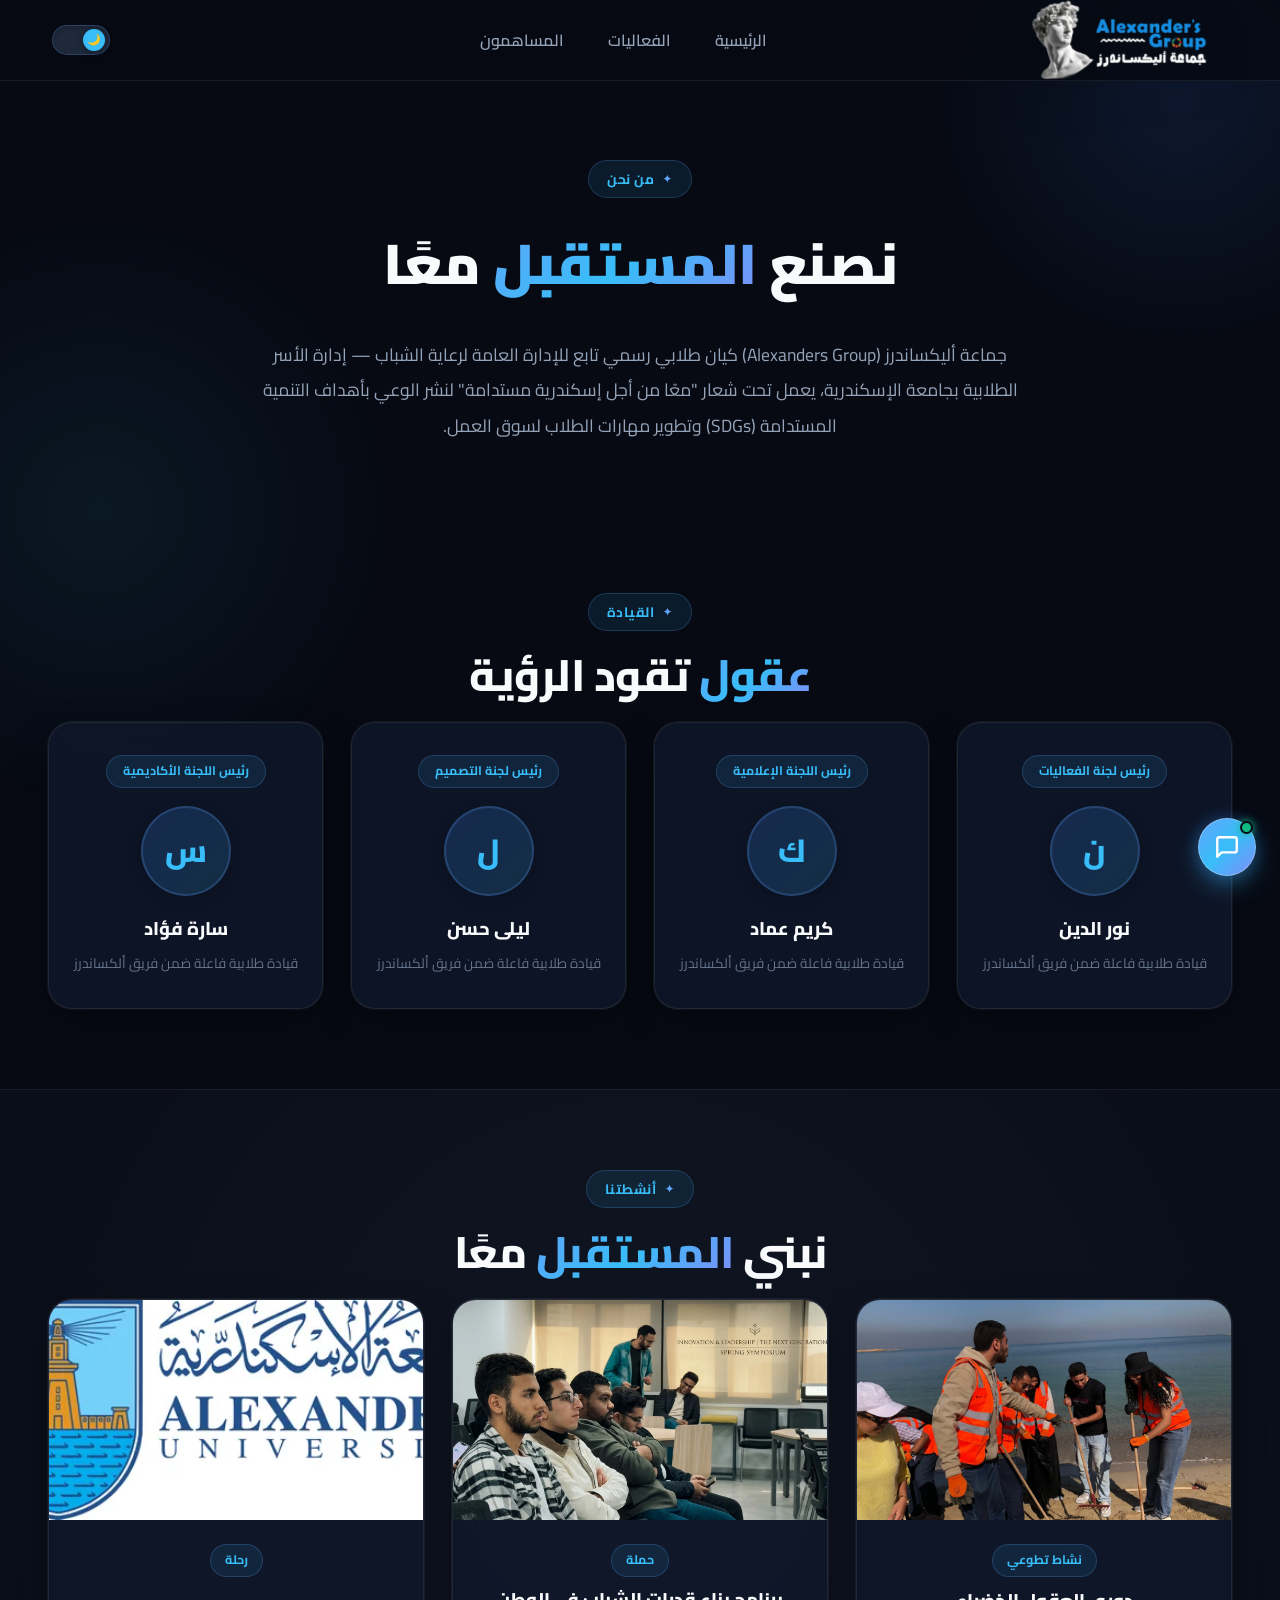
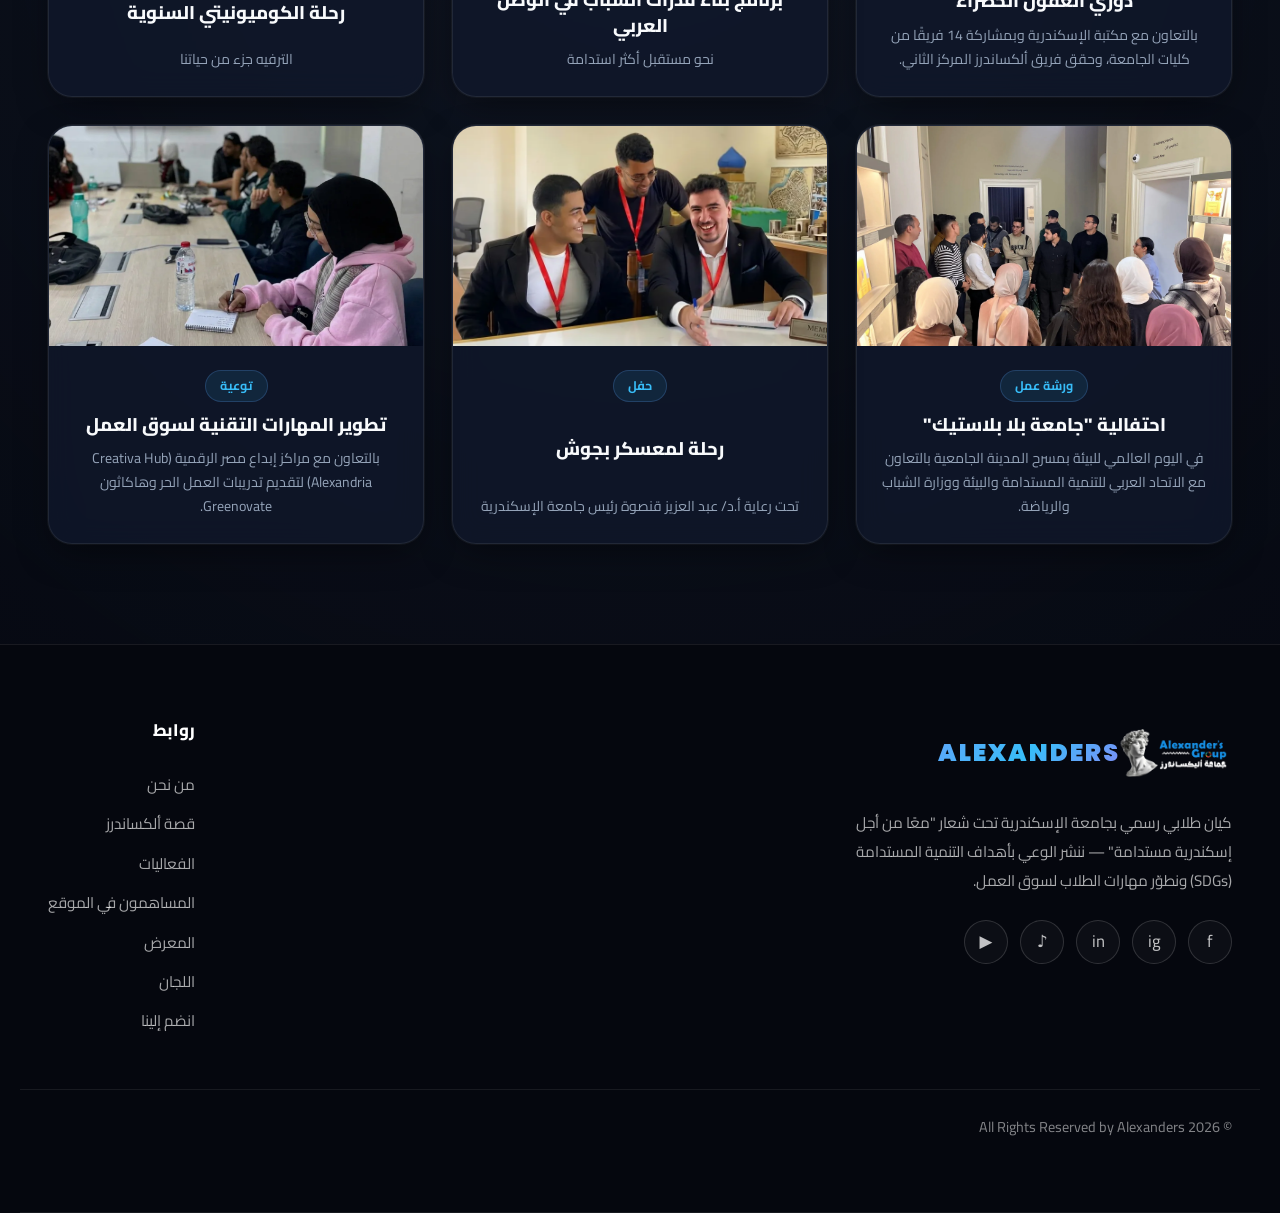
==== commit 4228787b: "Align all site links, 6 committees, forms, and content with official AI Knowledge Base" ====
--- a/about.html
+++ b/about.html
@@ -52,7 +52,7 @@
       <div class="fade-in">
         <span class="section-label">من نحن</span>
         <h1>نصنع <span class="highlight">المستقبل</span> معًا</h1>
-        <p>ألكساندرز مجتمع طلابي وثقافي يجمع القياديين والمطورين والمصممين تحت مظلة واحدة. نؤمن أن العقول الشابة قادرة على صناعة فرق حقيقي، ونعمل كل يوم لتمكينها بالأدوات والفرص والمعرفة.</p>
+        <p>جماعة أليكساندرز (Alexanders Group) كيان طلابي رسمي تابع للإدارة العامة لرعاية الشباب — إدارة الأسر الطلابية بجامعة الإسكندرية، يعمل تحت شعار "معًا من أجل إسكندرية مستدامة" لنشر الوعي بأهداف التنمية المستدامة (SDGs) وتطوير مهارات الطلاب لسوق العمل.</p>
       </div>
     </div>
   </section>
@@ -111,7 +111,7 @@
           <div class="card-body">
             <span class="card-tag">نشاط تطوعي</span>
             <h3>دوري العقول الخضراء</h3>
-            <p>شاركنا ضمن 16 فريقًا وحققنا المركز الثاني.</p>
+            <p>بالتعاون مع مكتبة الإسكندرية وبمشاركة 14 فريقًا من كليات الجامعة، وحقق فريق ألكساندرز المركز الثاني.</p>
           </div>
         </div>
         <div class="activity-card">
@@ -149,8 +149,8 @@
           </div>
           <div class="card-body">
             <span class="card-tag">ورشة عمل</span>
-            <h3>تنظيم اليوم العالمي للبيئة</h3>
-            <p>تحت رعاية اليونسكو وإدارة الأمم</p>
+            <h3>احتفالية "جامعة بلا بلاستيك"</h3>
+            <p>في اليوم العالمي للبيئة بمسرح المدينة الجامعية بالتعاون مع الاتحاد العربي للتنمية المستدامة والبيئة ووزارة الشباب والرياضة.</p>
           </div>
         </div>
         <div class="activity-card">
@@ -176,7 +176,7 @@
           <div class="card-body">
             <span class="card-tag">توعية</span>
             <h3>تطوير المهارات التقنية لسوق العمل</h3>
-            <p>نتعاون مع كبرى المؤسسات لتأهيل الطلاب وتطوير مهاراتهم التقنية والعملية لسوق العمل.</p>
+            <p>بالتعاون مع مراكز إبداع مصر الرقمية (Creativa Hub Alexandria) لتقديم تدريبات العمل الحر وهاكاثون Greenovate.</p>
           </div>
         </div>
       </div>
@@ -194,18 +194,20 @@
           </picture>
           <span>ALEXANDERS</span>
         </div>
-        <p>مجتمع طلابي وثقافي يجمع بين روح الفن الكلاسيكي والإبداع التكنولوجي. نُلهم، نُعلّم، ونبني الجيل القادم من المبدعين.</p>
-        <div class="footer-socials">
-          <a href="https://www.youtube.com/@alexandersgroup" aria-label="YouTube">▶</a>
-          <a href="https://www.linkedin.com/company/alexanders-group/posts/" aria-label="LinkedIn">in</a>
-          <a href="https://www.facebook.com/profile.php?id=61573564592001" aria-label="Facebook">f</a>
-          <a href="https://www.tiktok.com/@alexanders.groupp" aria-label="TikTok">♪</a>
+        <p>كيان طلابي رسمي بجامعة الإسكندرية تحت شعار "معًا من أجل إسكندرية مستدامة" — ننشر الوعي بأهداف التنمية المستدامة (SDGs) ونطوّر مهارات الطلاب لسوق العمل.</p>
+        <div class="footer-socials">
+          <a href="https://www.facebook.com/share/1HKtdgUo2Y/" target="_blank" rel="noopener noreferrer" aria-label="Facebook">f</a>
+          <a href="https://www.instagram.com/alexandersgroupp?cplk=OTVoNjFucG80YWd3" target="_blank" rel="noopener noreferrer" aria-label="Instagram">ig</a>
+          <a href="https://www.linkedin.com/company/alexanders-group/" target="_blank" rel="noopener noreferrer" aria-label="LinkedIn">in</a>
+          <a href="https://www.tiktok.com/@alexanders.groupp?_t=ZS-8w0G3h8ZYue&_r=1" target="_blank" rel="noopener noreferrer" aria-label="TikTok">♪</a>
+          <a href="https://youtube.com/@alexandersgroup?si=k3B7DaCmbUiI3ybJ" target="_blank" rel="noopener noreferrer" aria-label="YouTube">▶</a>
         </div>
       </div>
       <div class="footer-links-group">
         <h4>روابط</h4>
         <a href="about.html">من نحن</a>
-        <a href="story.html">قصة ألكساندرز</a>
+        <a href="story.html">قصة ألكساندرز</a>
+        <a href="events.html">الفعاليات</a>
         <a href="honor.html">المساهمون في الموقع</a>
         <a href="gallery.html">المعرض</a>
         <a href="index.html#committees">اللجان</a>
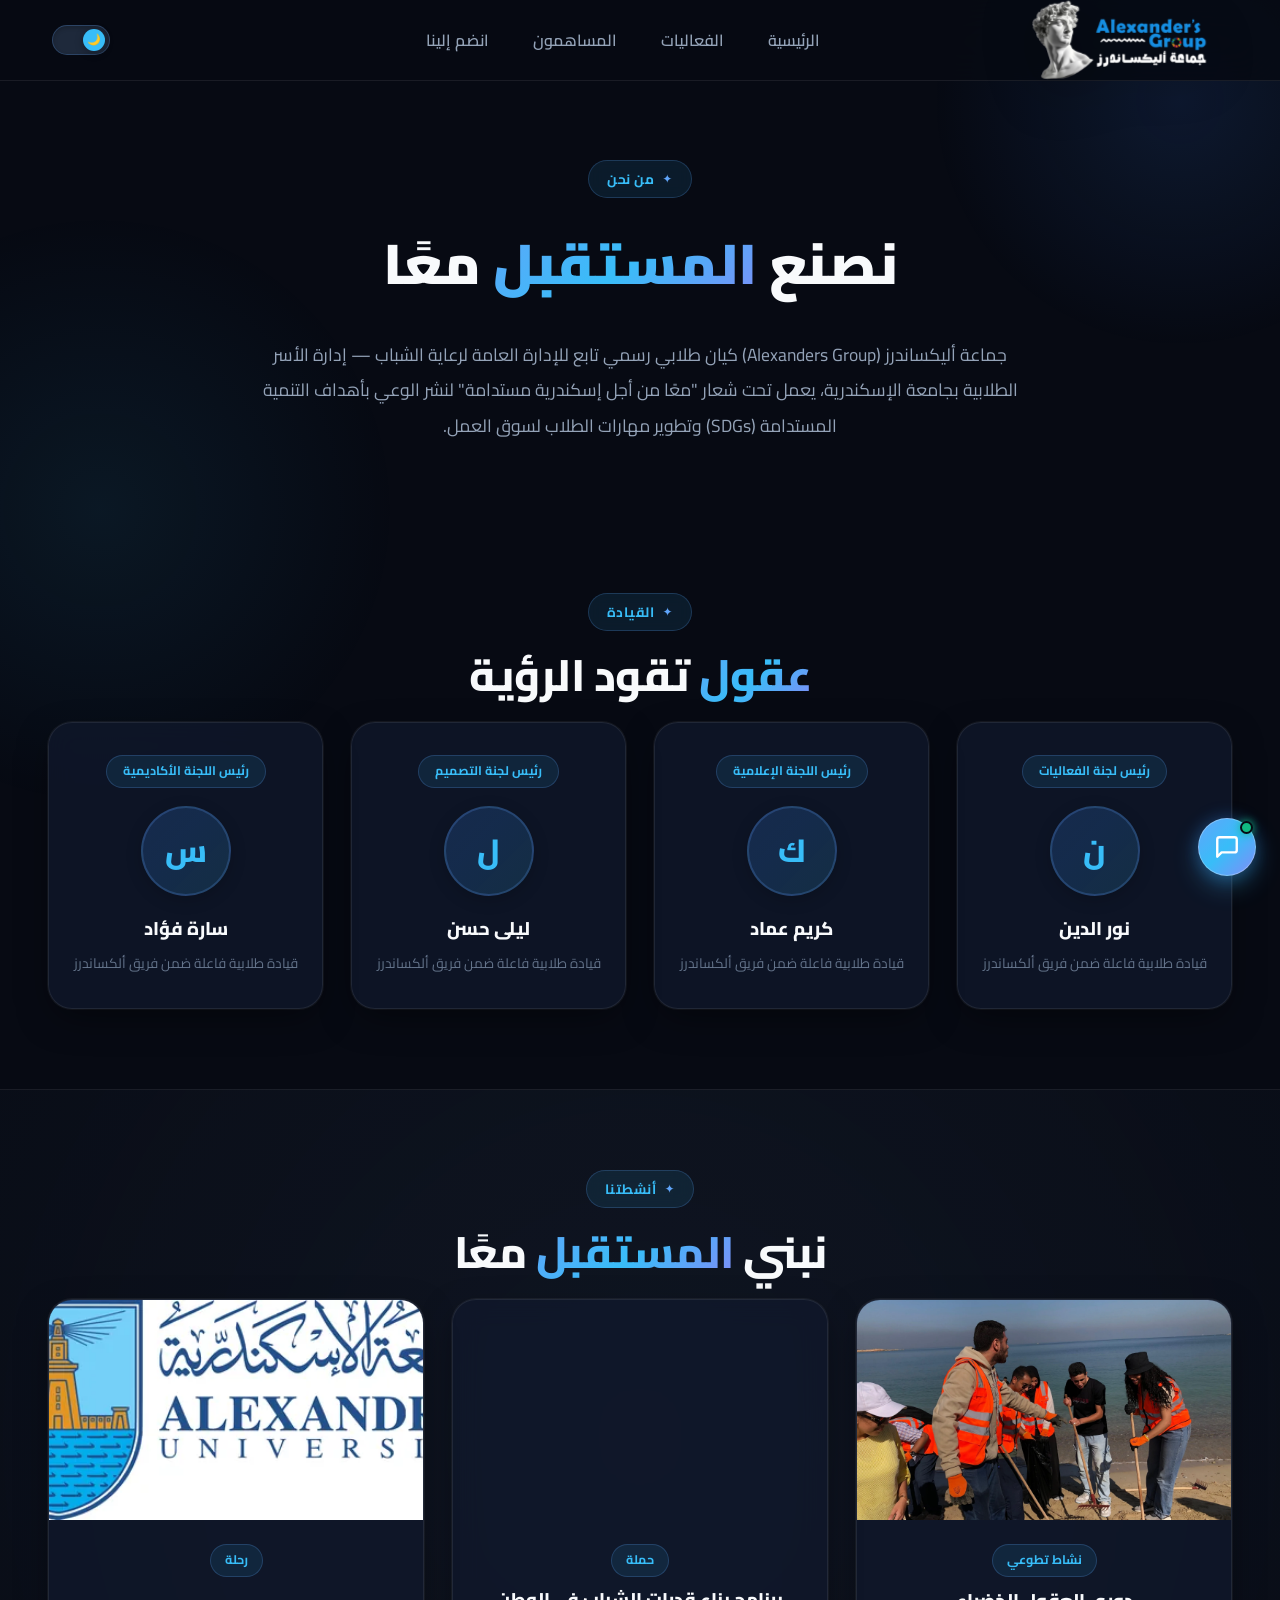
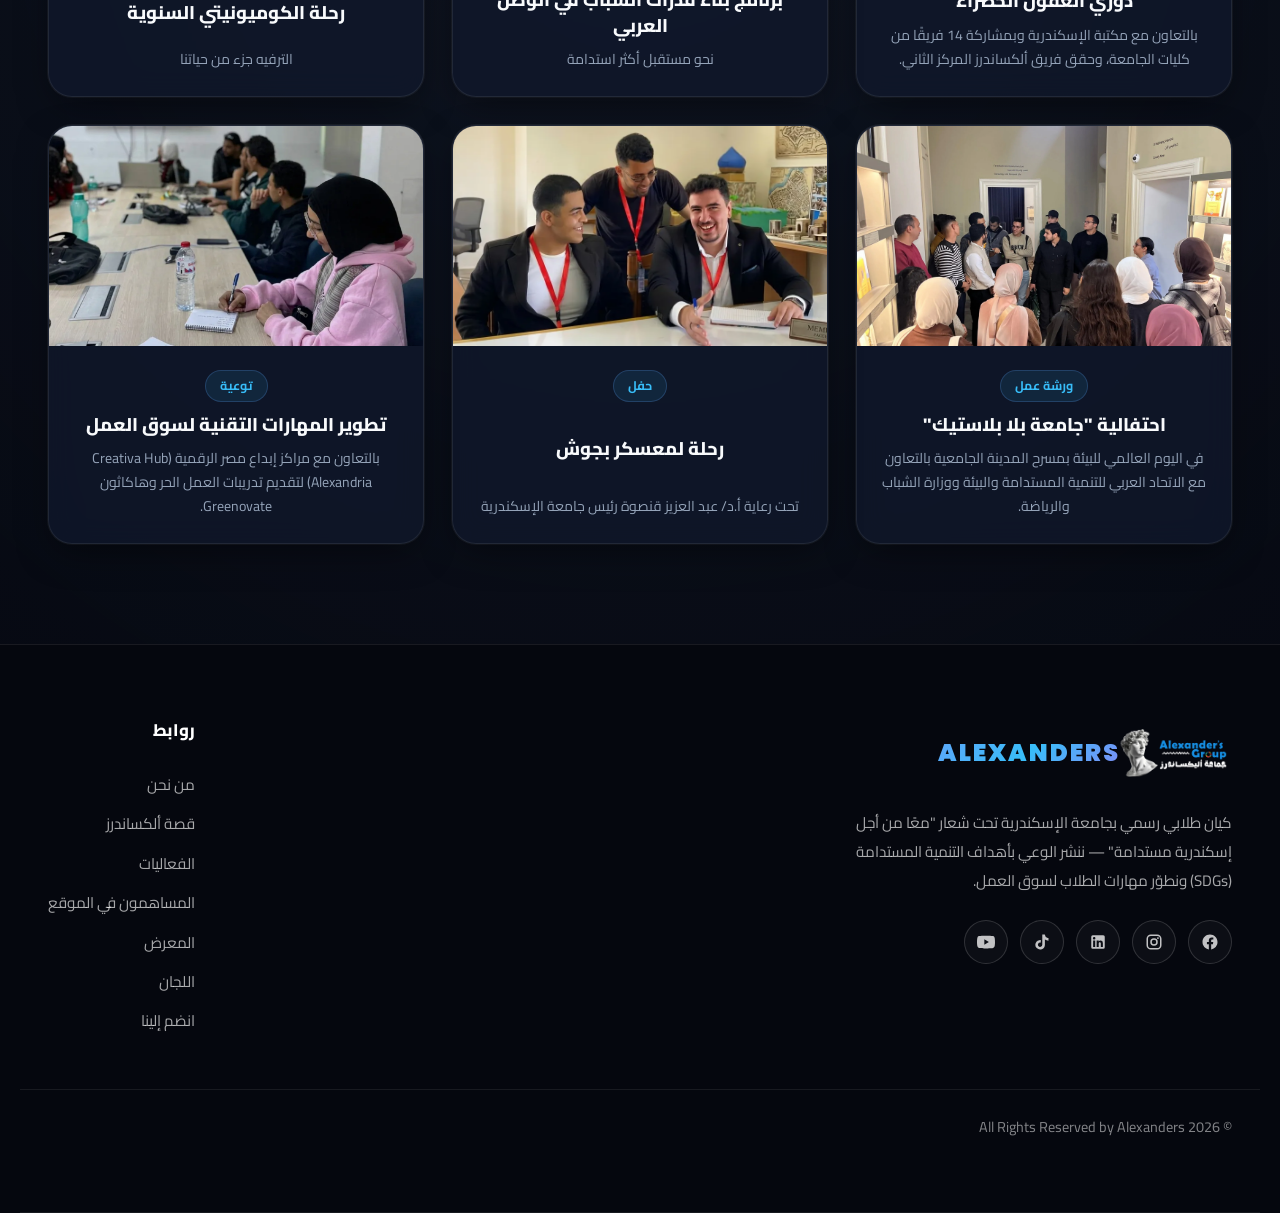
==== commit c73d2245: "Add Join Us to navbar and replace social/card icons with crisp inline SVGs across all pages" ====
--- a/about.html
+++ b/about.html
@@ -27,6 +27,7 @@
         <a href="index.html">الرئيسية</a>
         <a href="events.html">الفعاليات</a>
         <a href="honor.html">المساهمون</a>
+        <a href="join.html">انضم إلينا</a>
       </div>
       <div class="navbar-actions">
         <button class="theme-toggle" onclick="toggleTheme()" aria-label="Toggle theme">
@@ -196,11 +197,11 @@
         </div>
         <p>كيان طلابي رسمي بجامعة الإسكندرية تحت شعار "معًا من أجل إسكندرية مستدامة" — ننشر الوعي بأهداف التنمية المستدامة (SDGs) ونطوّر مهارات الطلاب لسوق العمل.</p>
         <div class="footer-socials">
-          <a href="https://www.facebook.com/share/1HKtdgUo2Y/" target="_blank" rel="noopener noreferrer" aria-label="Facebook">f</a>
-          <a href="https://www.instagram.com/alexandersgroupp?cplk=OTVoNjFucG80YWd3" target="_blank" rel="noopener noreferrer" aria-label="Instagram">ig</a>
-          <a href="https://www.linkedin.com/company/alexanders-group/" target="_blank" rel="noopener noreferrer" aria-label="LinkedIn">in</a>
-          <a href="https://www.tiktok.com/@alexanders.groupp?_t=ZS-8w0G3h8ZYue&_r=1" target="_blank" rel="noopener noreferrer" aria-label="TikTok">♪</a>
-          <a href="https://youtube.com/@alexandersgroup?si=k3B7DaCmbUiI3ybJ" target="_blank" rel="noopener noreferrer" aria-label="YouTube">▶</a>
+          <a href="https://www.facebook.com/share/1HKtdgUo2Y/" target="_blank" rel="noopener noreferrer" aria-label="Facebook"><svg width="18" height="18" viewBox="0 0 24 24" fill="currentColor" aria-hidden="true"><path d="M22 12.07C22 6.48 17.52 2 11.93 2S2 6.48 2 12.07c0 5.02 3.66 9.18 8.44 9.93v-7.03H7.9v-2.9h2.54V9.85c0-2.5 1.49-3.89 3.77-3.89 1.09 0 2.24.2 2.24.2v2.46h-1.26c-1.24 0-1.63.77-1.63 1.56v1.88h2.78l-.44 2.9h-2.34V22c4.78-.75 8.44-4.91 8.44-9.93z"/></svg></a>
+          <a href="https://www.instagram.com/alexandersgroupp?cplk=OTVoNjFucG80YWd3" target="_blank" rel="noopener noreferrer" aria-label="Instagram"><svg width="18" height="18" viewBox="0 0 24 24" fill="currentColor" aria-hidden="true"><path d="M7.75 2h8.5A5.75 5.75 0 0 1 22 7.75v8.5A5.75 5.75 0 0 1 16.25 22h-8.5A5.75 5.75 0 0 1 2 16.25v-8.5A5.75 5.75 0 0 1 7.75 2zm0 2A3.75 3.75 0 0 0 4 7.75v8.5A3.75 3.75 0 0 0 7.75 20h8.5A3.75 3.75 0 0 0 20 16.25v-8.5A3.75 3.75 0 0 0 16.25 4h-8.5zM12 7a5 5 0 1 1 0 10 5 5 0 0 1 0-10zm0 2a3 3 0 1 0 0 6 3 3 0 0 0 0-6zm5.25-3.5a1.25 1.25 0 1 1 0 2.5 1.25 1.25 0 0 1 0-2.5z"/></svg></a>
+          <a href="https://www.linkedin.com/company/alexanders-group/" target="_blank" rel="noopener noreferrer" aria-label="LinkedIn"><svg width="18" height="18" viewBox="0 0 24 24" fill="currentColor" aria-hidden="true"><path d="M19 3a2 2 0 0 1 2 2v14a2 2 0 0 1-2 2H5a2 2 0 0 1-2-2V5a2 2 0 0 1 2-2h14m-.5 15.5v-5.3a3.26 3.26 0 0 0-3.26-3.26c-.85 0-1.84.52-2.28 1.3v-1.11h-2.79v8.37h2.79v-4.93c0-.77.62-1.4 1.39-1.4a1.4 1.4 0 0 1 1.4 1.4v4.93h2.75M6.88 8.56a1.68 1.68 0 0 0 1.68-1.68c0-.93-.75-1.69-1.68-1.69a1.69 1.69 0 0 0-1.69 1.69c0 .93.76 1.68 1.69 1.68m1.39 9.94v-8.37H5.5v8.37h2.77z"/></svg></a>
+          <a href="https://www.tiktok.com/@alexanders.groupp?_t=ZS-8w0G3h8ZYue&_r=1" target="_blank" rel="noopener noreferrer" aria-label="TikTok"><svg width="18" height="18" viewBox="0 0 24 24" fill="currentColor" aria-hidden="true"><path d="M19.59 6.69a4.83 4.83 0 0 1-3.77-4.25V2h-3.45v13.67a2.89 2.89 0 0 1-5.2 1.74 2.89 2.89 0 0 1 2.31-4.64c.3 0 .59.04.88.13V9.4a6.33 6.33 0 0 0-1-.08A6.34 6.34 0 0 0 5 20.1a6.34 6.34 0 0 0 10.86-4.43v-7a8.16 8.16 0 0 0 4.77 1.52v-3.4a4.85 4.85 0 0 1-1.04-.1z"/></svg></a>
+          <a href="https://youtube.com/@alexandersgroup?si=k3B7DaCmbUiI3ybJ" target="_blank" rel="noopener noreferrer" aria-label="YouTube"><svg width="18" height="18" viewBox="0 0 24 24" fill="currentColor" aria-hidden="true"><path d="M23.5 6.19a3.02 3.02 0 0 0-2.12-2.14C19.5 3.5 12 3.5 12 3.5s-7.5 0-9.38.55A3.02 3.02 0 0 0 .5 6.19C0 8.07 0 12 0 12s0 3.93.5 5.81a3.02 3.02 0 0 0 2.12 2.14c1.88.55 9.38.55 9.38.55s7.5 0 9.38-.55a3.02 3.02 0 0 0 2.12-2.14C24 15.93 24 12 24 12s0-3.93-.5-5.81zM9.75 15.52V8.48L15.82 12l-6.07 3.52z"/></svg></a>
         </div>
       </div>
       <div class="footer-links-group">
